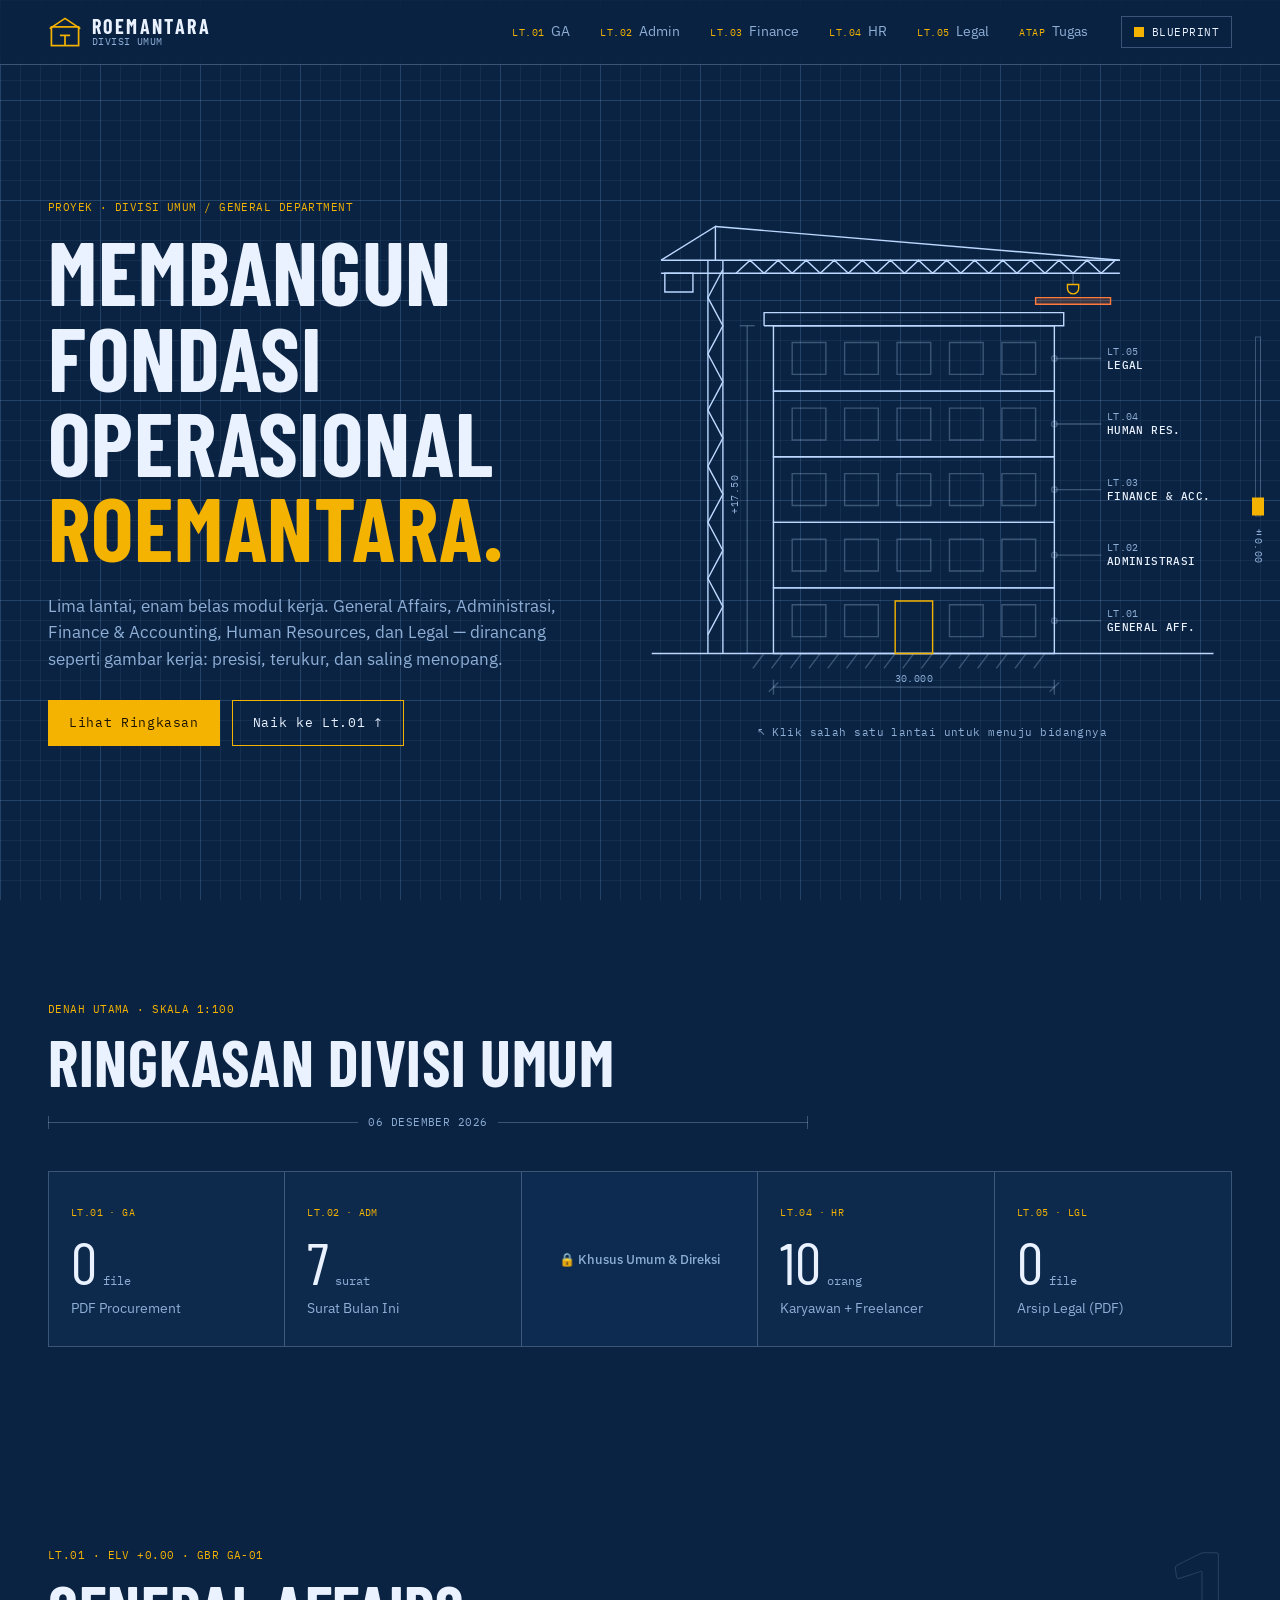
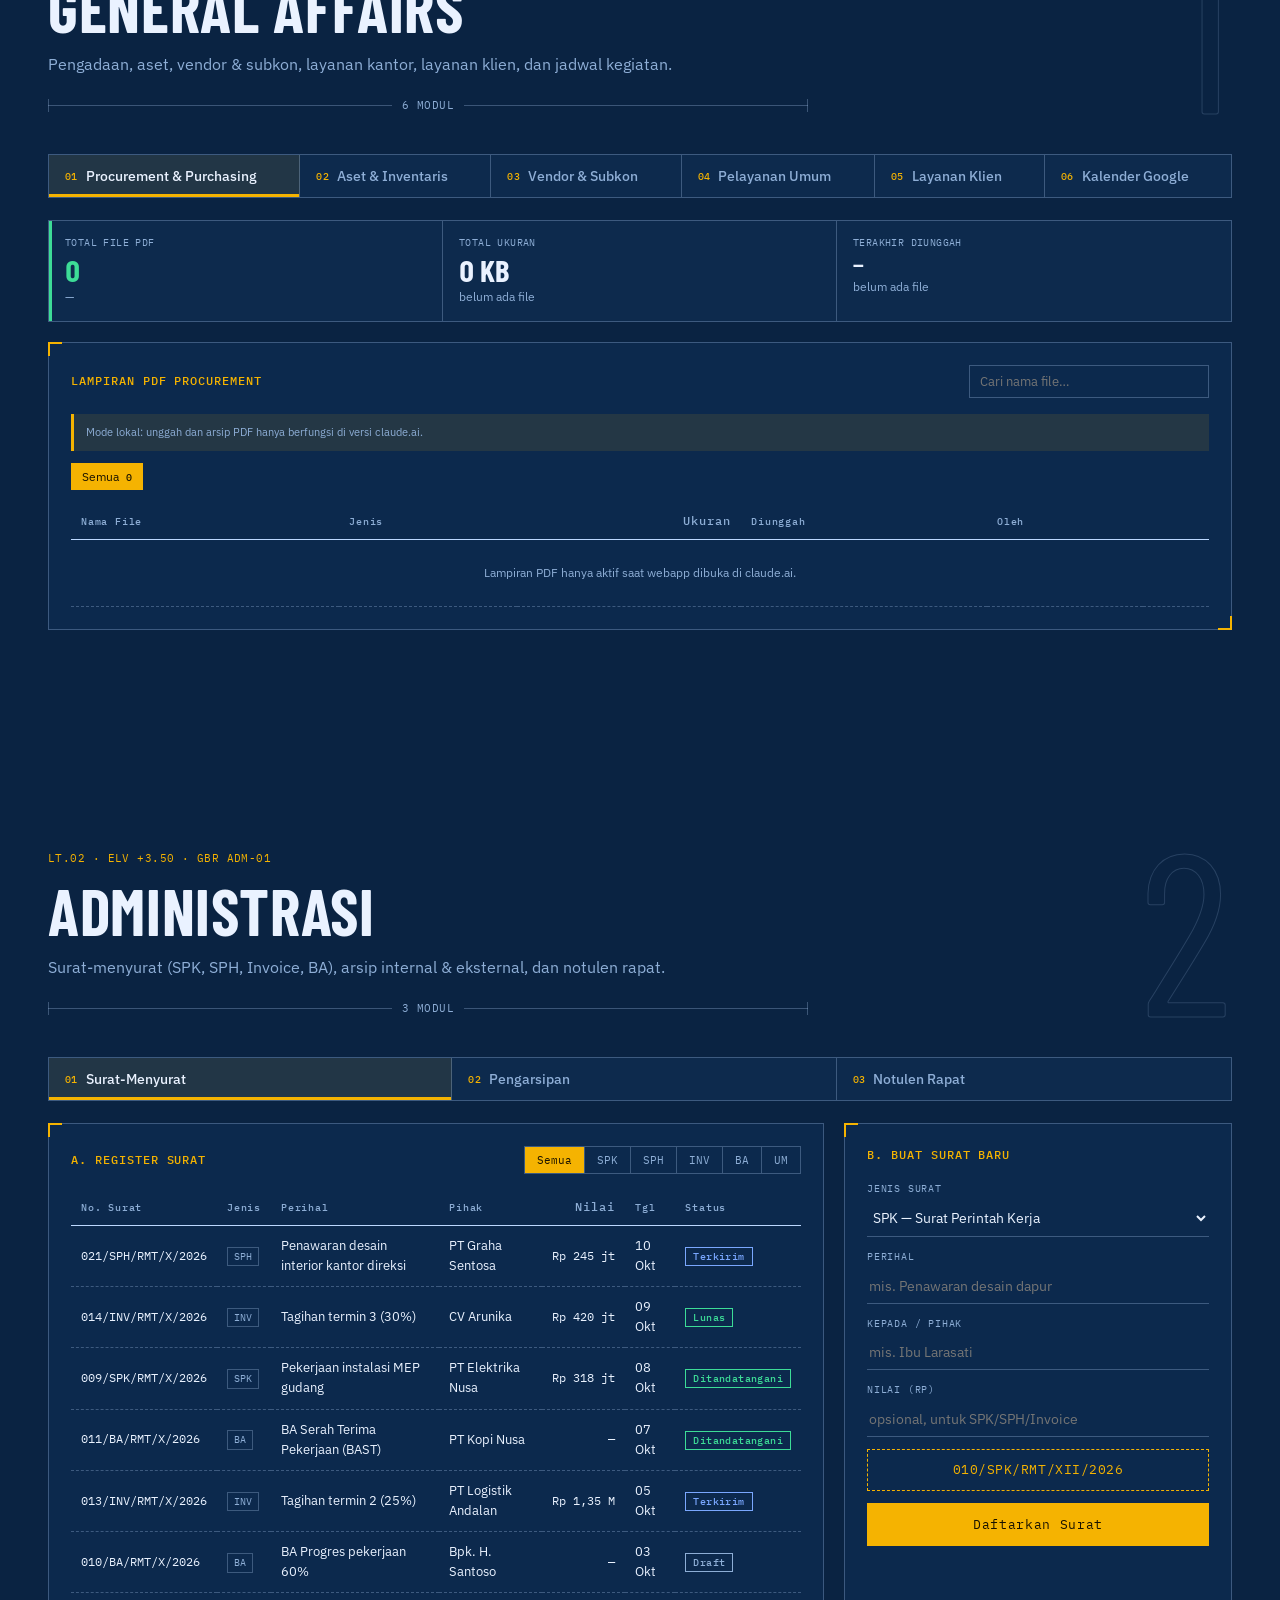
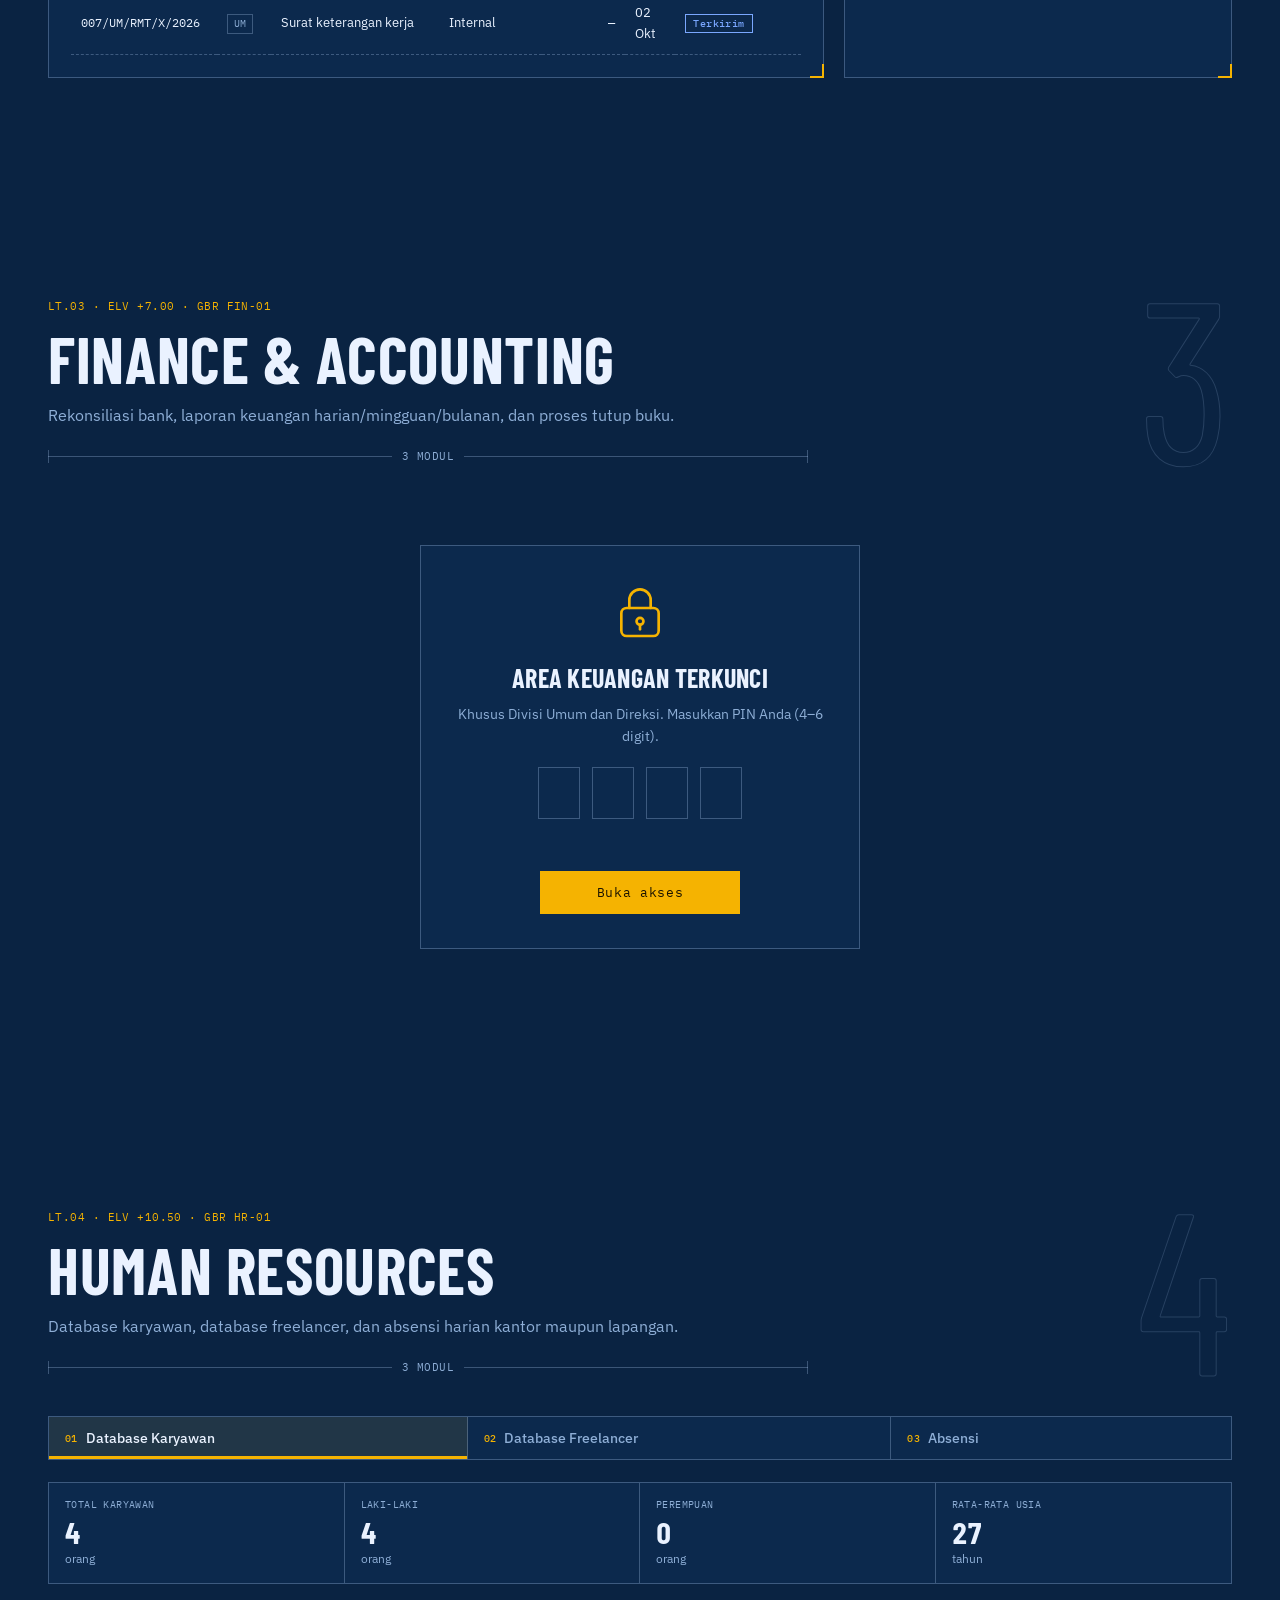
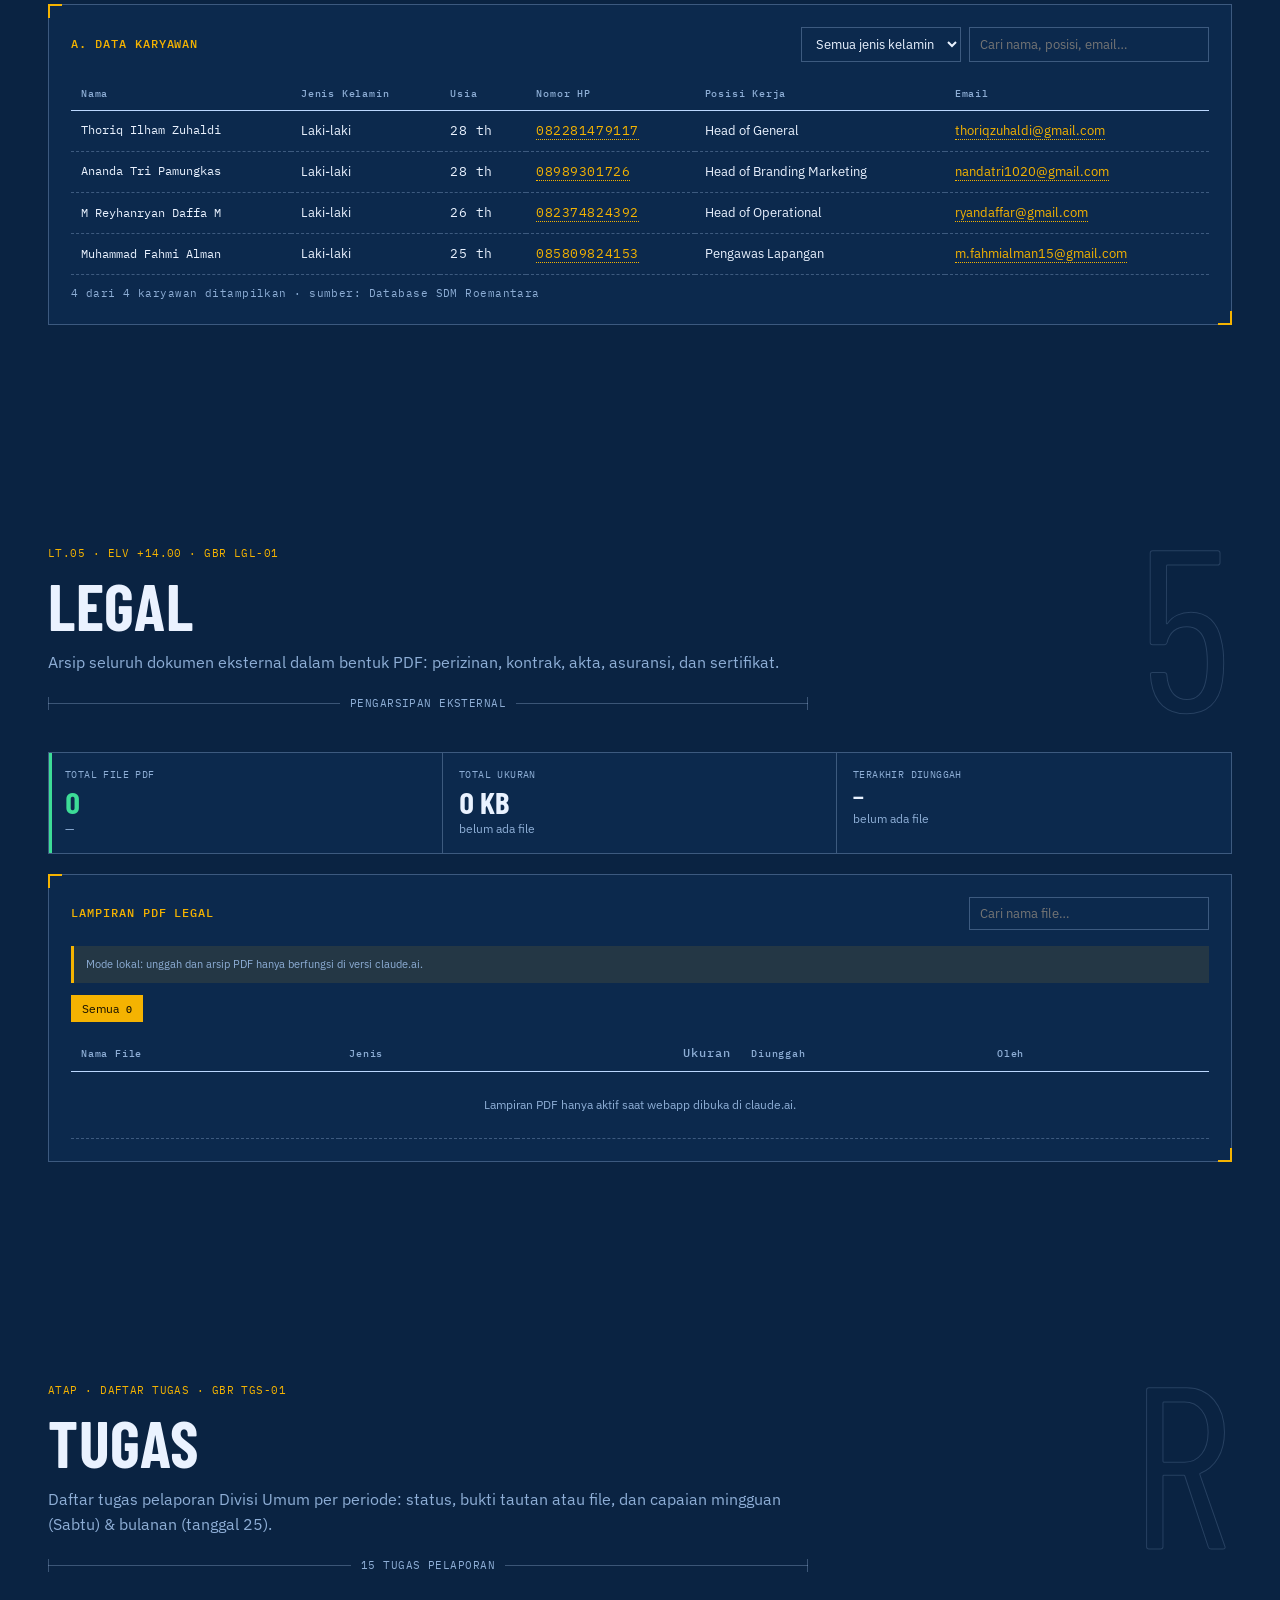
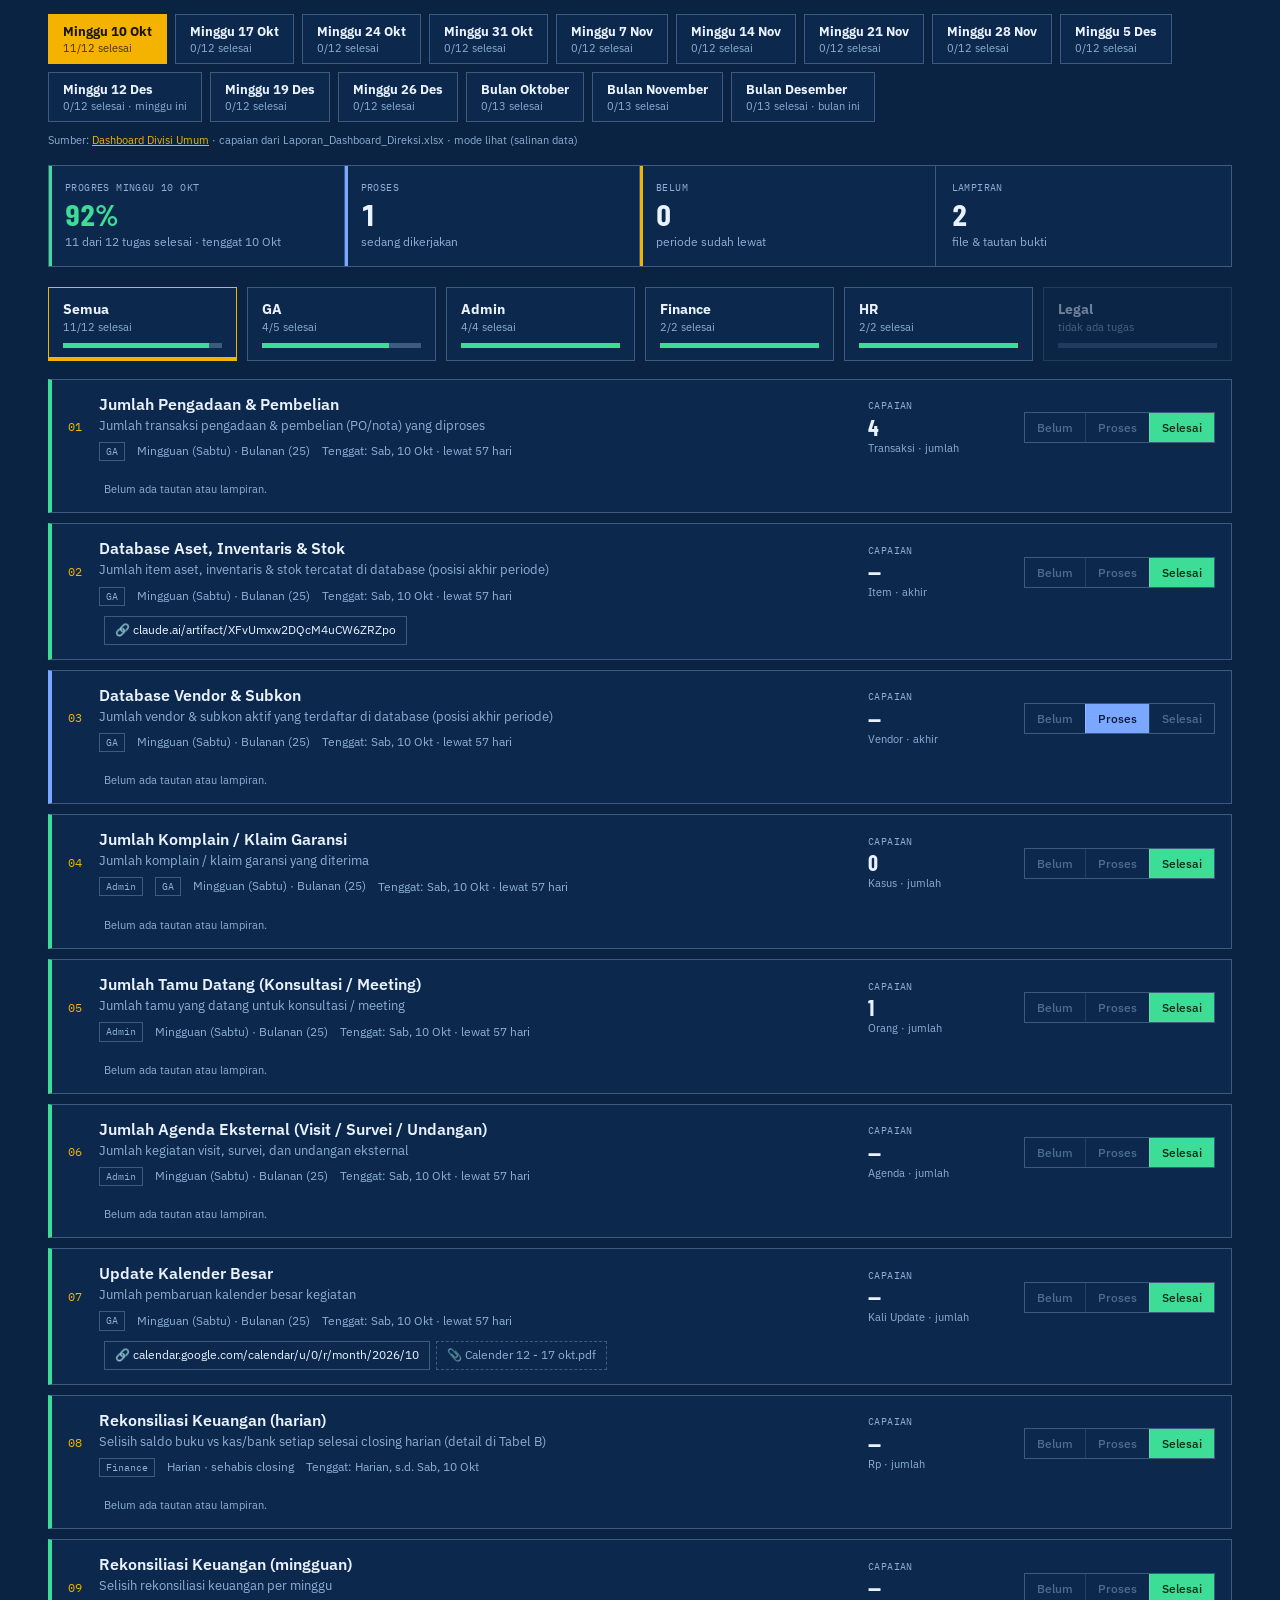
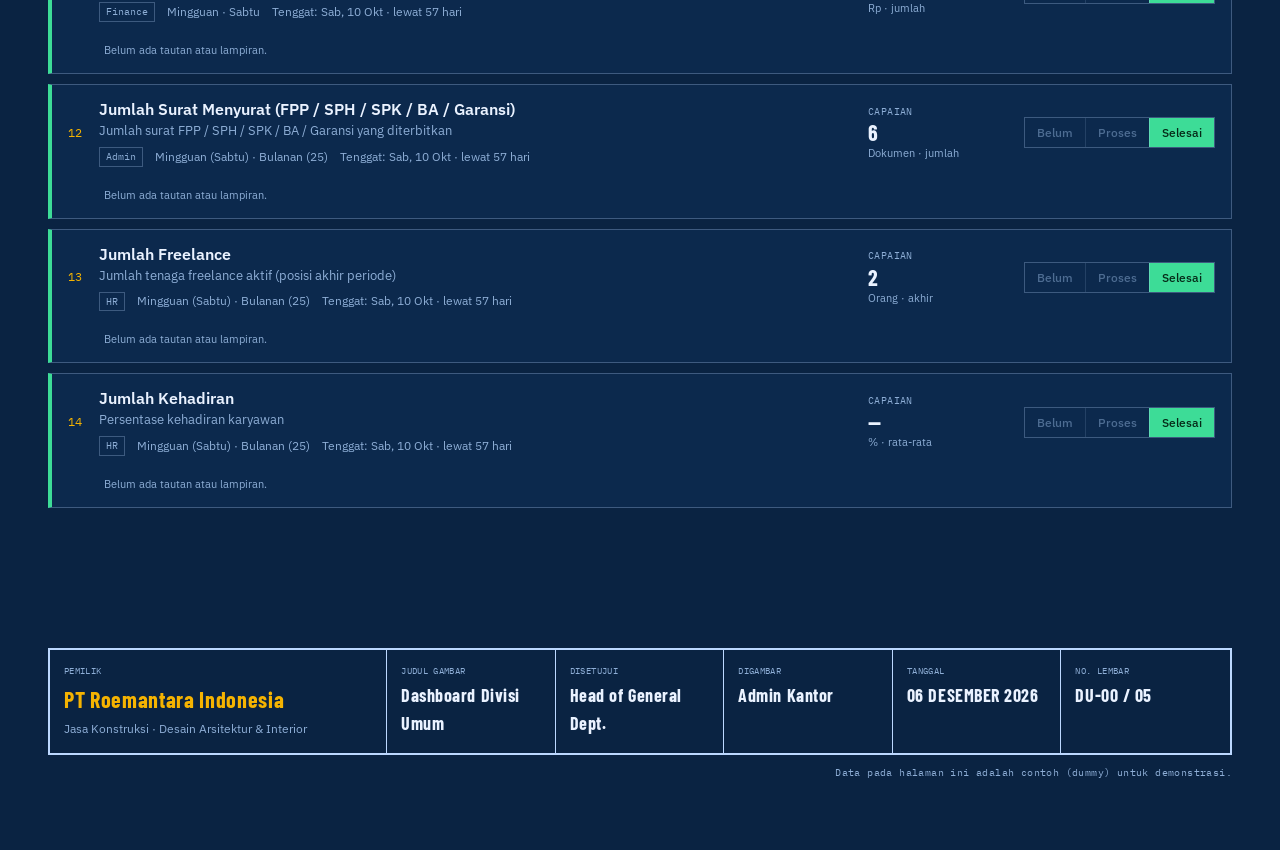
==== index.html @ 24460de5 "Load employee and freelancer data from the HR spreadsheets Employees (DATABASE_SDM_ROEMANTRA.xlsx) s" ====
<!doctype html>
<html lang="id">
<head>
  <meta charset="utf-8">
  <meta name="viewport" content="width=device-width, initial-scale=1">
  <title>Divisi Umum — Roemantara</title>
  <meta name="description" content="Webapp Divisi Umum Roemantara Indonesia: General Affairs, Administrasi, Finance & Accounting, Human Resources, dan Legal — bertema gambar kerja konstruksi arsitektur.">
  <link rel="preconnect" href="https://fonts.googleapis.com">
  <link rel="preconnect" href="https://fonts.gstatic.com" crossorigin>
  <link href="https://fonts.googleapis.com/css2?family=Barlow+Condensed:wght@500;600;700&family=IBM+Plex+Mono:wght@400;500&family=IBM+Plex+Sans:wght@400;500;600&display=swap" rel="stylesheet">
  <link rel="stylesheet" href="assets/css/style.css">
</head>
<body>
  <!-- ============ LOADER : gambar denah tergambar ============ -->
  <div class="loader" id="loader" aria-hidden="true">
    <svg viewBox="0 0 200 160" class="loader__svg">
      <rect x="20" y="40" width="160" height="100" pathLength="1" />
      <line x1="20" y1="90" x2="110" y2="90" pathLength="1" />
      <line x1="110" y1="40" x2="110" y2="140" pathLength="1" />
      <line x1="140" y1="90" x2="180" y2="90" pathLength="1" />
      <path d="M110 115 A25 25 0 0 1 135 90" pathLength="1" />
      <polyline points="10,40 100,10 190,40" pathLength="1" />
    </svg>
    <div class="loader__text">
      <span class="mono">MEMUAT GAMBAR KERJA</span>
      <span class="loader__pct mono" id="loaderPct">000%</span>
    </div>
  </div>

  <!-- Kursor CAD (crosshair) -->
  <div class="cad" id="cad" aria-hidden="true">
    <div class="cad__h"></div><div class="cad__v"></div>
    <div class="cad__box"></div>
    <div class="cad__coord mono" id="cadCoord">X 0000 · Y 0000</div>
  </div>

  <!-- ============ NAV ============ -->
  <header class="topbar">
    <a class="brand" href="#top" aria-label="Roemantara Indonesia — Divisi Umum">
      <svg viewBox="0 0 40 40" class="brand__mark" aria-hidden="true">
        <rect x="4" y="14" width="32" height="22" />
        <polyline points="2,16 20,4 38,16" />
        <line x1="20" y1="36" x2="20" y2="24" /><line x1="14" y1="24" x2="26" y2="24" />
      </svg>
      <span class="brand__text">
        <strong>ROEMANTARA</strong>
        <small class="mono">DIVISI UMUM</small>
      </span>
    </a>
    <nav class="nav" id="nav" aria-label="Navigasi lantai">
      <a href="#ga" data-floor="1"><span class="mono">LT.01</span> GA</a>
      <a href="#adm" data-floor="2"><span class="mono">LT.02</span> Admin</a>
      <a href="#fin" data-floor="3"><span class="mono">LT.03</span> Finance</a>
      <a href="#hr" data-floor="4"><span class="mono">LT.04</span> HR</a>
      <a href="#legal" data-floor="5"><span class="mono">LT.05</span> Legal</a>
      <a href="#tugas" data-floor="R"><span class="mono">ATAP</span> Tugas</a>
    </nav>
    <button class="theme-toggle mono" id="themeToggle" type="button" aria-label="Ganti tema">
      <span class="theme-toggle__dot"></span><span id="themeLabel">BLUEPRINT</span>
    </button>
  </header>

  <!-- Indikator lantai / elevasi -->
  <aside class="elevator" aria-hidden="true">
    <div class="elevator__track"><div class="elevator__car" id="elevCar"></div></div>
    <div class="elevator__label mono" id="elevLabel">±0.00</div>
  </aside>

  <main id="top">
    <!-- ============ HERO : tampak depan gedung ============ -->
    <section class="hero">
      <div class="hero__copy">
        <p class="eyebrow mono">PROYEK · DIVISI UMUM / GENERAL DEPARTMENT</p>
        <h1 class="hero__title">
          <span class="line"><span>Membangun</span></span>
          <span class="line"><span>Fondasi Operasional</span></span>
          <span class="line"><span class="accent">Roemantara.</span></span>
        </h1>
        <p class="hero__lead">Lima lantai, enam belas modul kerja. General Affairs, Administrasi, Finance &amp; Accounting, Human Resources, dan Legal — dirancang seperti gambar kerja: presisi, terukur, dan saling menopang.</p>
        <div class="hero__cta">
          <a href="#overview" class="btn btn--solid">Lihat Ringkasan</a>
          <a href="#ga" class="btn btn--ghost">Naik ke Lt.01 ↑</a>
        </div>
      </div>

      <div class="hero__drawing">
        <svg viewBox="0 0 640 540" class="building" id="building" role="img" aria-label="Tampak depan gedung lima lantai, tiap lantai mewakili satu bidang Divisi Umum">
          <!-- grid pondasi -->
          <g class="b-ground">
            <line x1="20" y1="480" x2="620" y2="480" pathLength="1" class="draw" />
            <g class="hatch">
              <line x1="140" y1="480" x2="128" y2="496" /><line x1="160" y1="480" x2="148" y2="496" />
              <line x1="180" y1="480" x2="168" y2="496" /><line x1="200" y1="480" x2="188" y2="496" />
              <line x1="220" y1="480" x2="208" y2="496" /><line x1="240" y1="480" x2="228" y2="496" />
              <line x1="260" y1="480" x2="248" y2="496" /><line x1="280" y1="480" x2="268" y2="496" />
              <line x1="300" y1="480" x2="288" y2="496" /><line x1="320" y1="480" x2="308" y2="496" />
              <line x1="340" y1="480" x2="328" y2="496" /><line x1="360" y1="480" x2="348" y2="496" />
              <line x1="380" y1="480" x2="368" y2="496" /><line x1="400" y1="480" x2="388" y2="496" />
              <line x1="420" y1="480" x2="408" y2="496" /><line x1="440" y1="480" x2="428" y2="496" />
            </g>
          </g>

          <!-- crane -->
          <g class="crane">
            <line x1="80" y1="480" x2="80" y2="60" pathLength="1" class="draw" />
            <line x1="96" y1="480" x2="96" y2="60" pathLength="1" class="draw" />
            <polyline class="draw" pathLength="1" points="80,460 96,430 80,400 96,370 80,340 96,310 80,280 96,250 80,220 96,190 80,160 96,130 80,100 96,70" />
            <line x1="30" y1="60" x2="520" y2="60" pathLength="1" class="draw" />
            <line x1="30" y1="74" x2="520" y2="74" pathLength="1" class="draw" />
            <polyline class="draw" pathLength="1" points="110,74 125,60 140,74 155,60 170,74 185,60 200,74 215,60 230,74 245,60 260,74 275,60 290,74 305,60 320,74 335,60 350,74 365,60 380,74 395,60 410,74 425,60 440,74 455,60 470,74 485,60 500,74 515,60" />
            <polyline class="draw" pathLength="1" points="88,60 88,24 30,60" />
            <line x1="88" y1="24" x2="520" y2="60" pathLength="1" class="draw" />
            <rect x="34" y="74" width="30" height="20" class="draw" pathLength="1" />
            <g class="crane__hook">
              <line x1="470" y1="74" x2="470" y2="86" class="cable" />
              <path d="M464 86 h12 v4 a6 6 0 1 1 -12 0 z" class="hook" />
              <rect x="430" y="100" width="80" height="7" class="beam" />
            </g>
          </g>

          <!-- gedung: 5 lantai (lantai 1 di bawah) -->
          <g class="floors">
            <g class="floor" data-target="#legal" data-floor="5" tabindex="0" role="link" aria-label="Lantai 5 Legal">
              <rect x="150" y="130" width="300" height="70" pathLength="1" class="draw floor__body" />
              <g class="win"><rect x="170" y="148" width="36" height="34"/><rect x="226" y="148" width="36" height="34"/><rect x="282" y="148" width="36" height="34"/><rect x="338" y="148" width="36" height="34"/><rect x="394" y="148" width="36" height="34"/></g>
            </g>
            <g class="floor" data-target="#hr" data-floor="4" tabindex="0" role="link" aria-label="Lantai 4 Human Resources">
              <rect x="150" y="200" width="300" height="70" pathLength="1" class="draw floor__body" />
              <g class="win"><rect x="170" y="218" width="36" height="34"/><rect x="226" y="218" width="36" height="34"/><rect x="282" y="218" width="36" height="34"/><rect x="338" y="218" width="36" height="34"/><rect x="394" y="218" width="36" height="34"/></g>
            </g>
            <g class="floor" data-target="#fin" data-floor="3" tabindex="0" role="link" aria-label="Lantai 3 Finance and Accounting">
              <rect x="150" y="270" width="300" height="70" pathLength="1" class="draw floor__body" />
              <g class="win"><rect x="170" y="288" width="36" height="34"/><rect x="226" y="288" width="36" height="34"/><rect x="282" y="288" width="36" height="34"/><rect x="338" y="288" width="36" height="34"/><rect x="394" y="288" width="36" height="34"/></g>
            </g>
            <g class="floor" data-target="#adm" data-floor="2" tabindex="0" role="link" aria-label="Lantai 2 Administrasi">
              <rect x="150" y="340" width="300" height="70" pathLength="1" class="draw floor__body" />
              <g class="win"><rect x="170" y="358" width="36" height="34"/><rect x="226" y="358" width="36" height="34"/><rect x="282" y="358" width="36" height="34"/><rect x="338" y="358" width="36" height="34"/><rect x="394" y="358" width="36" height="34"/></g>
            </g>
            <g class="floor" data-target="#ga" data-floor="1" tabindex="0" role="link" aria-label="Lantai 1 General Affairs">
              <rect x="150" y="410" width="300" height="70" pathLength="1" class="draw floor__body" />
              <g class="win"><rect x="170" y="428" width="36" height="34"/><rect x="226" y="428" width="36" height="34"/><rect x="338" y="428" width="36" height="34"/><rect x="394" y="428" width="36" height="34"/></g>
              <rect x="280" y="424" width="40" height="56" class="door" />
            </g>
            <!-- atap / parapet -->
            <polyline class="draw" pathLength="1" points="140,130 140,116 460,116 460,130 140,130" />
          </g>

          <!-- label lantai + leader line -->
          <g class="labels mono">
            <g class="lbl" data-floor="5"><line x1="450" y1="165" x2="500" y2="165"/><circle cx="450" cy="165" r="3"/><text x="506" y="161">LT.05</text><text x="506" y="176" class="lbl__name">LEGAL</text></g>
            <g class="lbl" data-floor="4"><line x1="450" y1="235" x2="500" y2="235"/><circle cx="450" cy="235" r="3"/><text x="506" y="231">LT.04</text><text x="506" y="246" class="lbl__name">HUMAN RES.</text></g>
            <g class="lbl" data-floor="3"><line x1="450" y1="305" x2="500" y2="305"/><circle cx="450" cy="305" r="3"/><text x="506" y="301">LT.03</text><text x="506" y="316" class="lbl__name">FINANCE &amp; ACC.</text></g>
            <g class="lbl" data-floor="2"><line x1="450" y1="375" x2="500" y2="375"/><circle cx="450" cy="375" r="3"/><text x="506" y="371">LT.02</text><text x="506" y="386" class="lbl__name">ADMINISTRASI</text></g>
            <g class="lbl" data-floor="1"><line x1="450" y1="445" x2="500" y2="445"/><circle cx="450" cy="445" r="3"/><text x="506" y="441">LT.01</text><text x="506" y="456" class="lbl__name">GENERAL AFF.</text></g>
          </g>

          <!-- garis ukur (dimension) -->
          <g class="dim mono">
            <line x1="150" y1="516" x2="450" y2="516" pathLength="1" class="draw" />
            <line x1="150" y1="508" x2="150" y2="524" /><line x1="450" y1="508" x2="450" y2="524" />
            <line x1="145" y1="521" x2="155" y2="511" /><line x1="445" y1="521" x2="455" y2="511" />
            <text x="300" y="510" text-anchor="middle">30.000</text>
            <line x1="122" y1="130" x2="122" y2="480" pathLength="1" class="draw" />
            <line x1="114" y1="130" x2="130" y2="130" /><line x1="114" y1="480" x2="130" y2="480" />
            <text x="112" y="310" text-anchor="middle" transform="rotate(-90 112 310)">+17.50</text>
          </g>
        </svg>
        <p class="hero__hint mono">↖ Klik salah satu lantai untuk menuju bidangnya</p>
      </div>
    </section>

    <!-- ============ RINGKASAN ============ -->
    <section class="section overview" id="overview">
      <header class="sec-head reveal">
        <p class="eyebrow mono">DENAH UTAMA · SKALA 1:100</p>
        <h2>Ringkasan Divisi Umum</h2>
        <div class="dimline"><span></span><em class="mono" data-date></em><span></span></div>
      </header>
      <div class="kpi-grid" id="kpiGrid"></div>
    </section>

    <!-- ============ LT.01 GENERAL AFFAIRS ============ -->
    <section class="section floor-sec" id="ga" data-floor="1">
      <header class="sec-head reveal">
        <p class="eyebrow mono">LT.01 · ELV +0.00 · GBR GA-01</p>
        <h2>General Affairs</h2>
        <p class="sec-lead">Pengadaan, aset, vendor &amp; subkon, layanan kantor, layanan klien, dan jadwal kegiatan.</p>
        <div class="dimline"><span></span><em class="mono">6 MODUL</em><span></span></div>
      </header>
      <div class="modtabs reveal" role="tablist" aria-label="Modul General Affairs">
        <button role="tab" data-panel="ga-proc"><span class="mono">01</span>Procurement &amp; Purchasing</button>
        <button role="tab" data-panel="ga-asset"><span class="mono">02</span>Aset &amp; Inventaris</button>
        <button role="tab" data-panel="ga-vendor"><span class="mono">03</span>Vendor &amp; Subkon</button>
        <button role="tab" data-panel="ga-serv"><span class="mono">04</span>Pelayanan Umum</button>
        <button role="tab" data-panel="ga-client"><span class="mono">05</span>Layanan Klien</button>
        <button role="tab" data-panel="ga-cal"><span class="mono">06</span>Kalender Google</button>
      </div>

      <div class="modpanel" id="ga-proc" role="tabpanel">
        <div class="doclib" data-area="procurement" data-label="Procurement" data-kinds="PR / Permintaan|Penawaran Vendor|PO / Purchase Order|Invoice / Tagihan|Surat Jalan / BAST|Lainnya"></div>
      </div>

      <div class="modpanel" id="ga-asset" role="tabpanel" hidden>
        <div class="stat-row" id="invStats"></div>
        <div class="grid grid--2-1">
          <article class="panel">
            <div class="panel__head">
              <h3 class="panel__title mono">DAFTAR ASET</h3>
              <div class="toolbar">
                <select id="invCat" class="select" aria-label="Filter kategori"><option value="all">Semua kategori</option></select>
                <input class="search" type="search" id="invSearch" placeholder="Cari kode atau nama aset…" aria-label="Cari aset">
              </div>
            </div>
            <div class="chips chips--wrap" id="invChips" role="group" aria-label="Filter kelompok aset"></div>
            <div class="table-wrap"><table class="table">
              <thead><tr><th>Kode</th><th>Nama Aset</th><th>Kategori</th><th class="num">Jumlah</th><th>Kondisi</th><th>Lokasi</th><th>Perawatan</th></tr></thead>
              <tbody id="invBody"></tbody>
            </table></div>
            <p class="note mono" id="invNote"></p>
          </article>
          <article class="panel">
            <h3 class="panel__title mono">PERAWATAN TERDEKAT</h3>
            <div id="invDue"></div>
            <h3 class="panel__title mono panel__title--sub">KELENGKAPAN DATA</h3>
            <div class="bars" id="invGaps"></div>
            <h3 class="panel__title mono panel__title--sub">SUMBER DATA</h3>
            <p class="note" id="invSource"></p>
          </article>
        </div>
      </div>

      <div class="modpanel" id="ga-vendor" role="tabpanel" hidden>
        <div class="stat-row" id="vendorStats"></div>
        <article class="panel panel--wide">
          <div class="panel__head">
            <h3 class="panel__title mono">DIREKTORI VENDOR &amp; SUBKONTRAKTOR</h3>
            <div class="tabs" role="group" id="vendorGroup" aria-label="Kelompok mitra">
              <button type="button" aria-pressed="true" data-group="vendor">Vendor Material</button>
              <button type="button" aria-pressed="false" data-group="subkon">Subkontraktor</button>
            </div>
          </div>
          <div class="vendor-tools">
            <div class="chips chips--wrap" id="vendorChips" role="group" aria-label="Filter jenis vendor"></div>
            <div class="toolbar">
              <select id="vendorLoc" class="select" aria-label="Filter lokasi"><option value="all">Semua lokasi</option></select>
              <input class="search" type="search" id="vendorSearch" placeholder="Cari nama, nomor, lokasi…" aria-label="Cari vendor">
            </div>
          </div>
          <div class="table-wrap"><table class="table">
            <thead><tr><th>No.</th><th>Nama Vendor</th><th>Jenis</th><th>Kontak</th><th>Lokasi</th><th></th></tr></thead>
            <tbody id="vendorBody"></tbody>
          </table></div>
          <p class="note mono" id="vendorNote"></p>
        </article>
      </div>

      <div class="modpanel" id="ga-serv" role="tabpanel" hidden>
        <article class="panel panel--wide">
          <div class="panel__head">
            <h3 class="panel__title mono">TIKET PELAYANAN UMUM</h3>
            <span class="note mono">Klik tiket untuk memindahkan ke tahap berikutnya →</span>
          </div>
          <div class="kanban kanban--3" id="servBoard"></div>
        </article>
      </div>

      <div class="modpanel" id="ga-client" role="tabpanel" hidden>
        <div class="grid grid--2-1">
          <article class="panel">
            <h3 class="panel__title mono">A. PERMINTAAN KLIEN HARI INI</h3>
            <div class="table-wrap"><table class="table">
              <thead><tr><th>Klien</th><th>Permintaan</th><th>Kanal</th><th>Masuk</th><th>Waktu Respons</th><th>Status</th></tr></thead>
              <tbody id="clientBody"></tbody>
            </table></div>
          </article>
          <article class="panel">
            <h3 class="panel__title mono">B. KINERJA RESPONS</h3>
            <div id="slaBox"></div>
          </article>
        </div>
      </div>

      <div class="modpanel" id="ga-cal" role="tabpanel" hidden></div>
    </section>

    <!-- ============ LT.02 ADMINISTRASI ============ -->
    <section class="section floor-sec" id="adm" data-floor="2">
      <header class="sec-head reveal">
        <p class="eyebrow mono">LT.02 · ELV +3.50 · GBR ADM-01</p>
        <h2>Administrasi</h2>
        <p class="sec-lead">Surat-menyurat (SPK, SPH, Invoice, BA), arsip internal &amp; eksternal, dan notulen rapat.</p>
        <div class="dimline"><span></span><em class="mono">3 MODUL</em><span></span></div>
      </header>
      <div class="modtabs reveal" role="tablist" aria-label="Modul Administrasi">
        <button role="tab" data-panel="adm-letter"><span class="mono">01</span>Surat-Menyurat</button>
        <button role="tab" data-panel="adm-arch"><span class="mono">02</span>Pengarsipan</button>
        <button role="tab" data-panel="adm-mom"><span class="mono">03</span>Notulen Rapat</button>
      </div>

      <div class="modpanel" id="adm-letter" role="tabpanel">
        <div class="grid grid--2-1">
          <article class="panel">
            <div class="panel__head">
              <h3 class="panel__title mono">A. REGISTER SURAT</h3>
              <div class="tabs" role="group" id="letterTabs" aria-label="Filter jenis surat"></div>
            </div>
            <div class="table-wrap"><table class="table">
              <thead><tr><th>No. Surat</th><th>Jenis</th><th>Perihal</th><th>Pihak</th><th class="num">Nilai</th><th>Tgl</th><th>Status</th></tr></thead>
              <tbody id="letterBody"></tbody>
            </table></div>
          </article>
          <article class="panel">
            <h3 class="panel__title mono">B. BUAT SURAT BARU</h3>
            <form class="form" id="letterForm" autocomplete="off">
              <label for="letterType">Jenis Surat<select id="letterType" name="type"></select></label>
              <label for="letterSubject">Perihal<input id="letterSubject" name="subject" required placeholder="mis. Penawaran desain dapur"></label>
              <label for="letterParty">Kepada / Pihak<input id="letterParty" name="party" required placeholder="mis. Ibu Larasati"></label>
              <label for="letterValue">Nilai (Rp)<input id="letterValue" name="value" type="number" min="0" step="1000" placeholder="opsional, untuk SPK/SPH/Invoice"></label>
              <output class="form__preview mono" id="letterPreview">—</output>
              <button class="btn btn--solid" type="submit">Daftarkan Surat</button>
            </form>
          </article>
        </div>
      </div>

      <div class="modpanel" id="adm-arch" role="tabpanel" hidden>
        <div class="folder-row" id="archFolders"></div>
        <article class="panel panel--wide">
          <div class="panel__head">
            <div class="tabs" role="group" id="archScope" aria-label="Lingkup arsip">
              <button type="button" aria-pressed="true" data-scope="all">Semua</button>
              <button type="button" aria-pressed="false" data-scope="Internal">Internal</button>
              <button type="button" aria-pressed="false" data-scope="Eksternal">Eksternal</button>
            </div>
            <input class="search" type="search" id="archSearch" placeholder="Cari judul atau kode arsip…" aria-label="Cari arsip">
          </div>
          <div class="table-wrap"><table class="table">
            <thead><tr><th>Kode</th><th>Judul Dokumen</th><th>Kategori</th><th>Lingkup</th><th>Tanggal</th><th>Lokasi (Fisik · Digital)</th></tr></thead>
            <tbody id="archBody"></tbody>
          </table></div>
          <p class="note mono" id="archNote"></p>
        </article>
      </div>

      <div class="modpanel" id="adm-mom" role="tabpanel" hidden>
        <div class="grid grid--1-2">
          <article class="panel">
            <h3 class="panel__title mono">A. DAFTAR NOTULEN</h3>
            <div class="mom-list" id="momList"></div>
          </article>
          <article class="panel" id="momDetail" aria-live="polite"></article>
        </div>
      </div>
    </section>

    <!-- ============ LT.03 FINANCE ============ -->
    <section class="section floor-sec" id="fin" data-floor="3">
      <header class="sec-head reveal">
        <p class="eyebrow mono">LT.03 · ELV +7.00 · GBR FIN-01</p>
        <h2>Finance &amp; Accounting</h2>
        <p class="sec-lead">Rekonsiliasi bank, laporan keuangan harian/mingguan/bulanan, dan proses tutup buku.</p>
        <div class="dimline"><span></span><em class="mono">3 MODUL</em><span></span></div>
      </header>
      <div class="modtabs reveal" role="tablist" aria-label="Modul Finance">
        <button role="tab" data-panel="fin-recon"><span class="mono">01</span>Rekonsiliasi Bank</button>
        <button role="tab" data-panel="fin-report"><span class="mono">02</span>Laporan Keuangan</button>
        <button role="tab" data-panel="fin-close"><span class="mono">03</span>Tutup Buku</button>
      </div>

      <div class="modpanel" id="fin-recon" role="tabpanel">
        <article class="panel panel--wide">
          <div class="panel__head">
            <h3 class="panel__title mono">REKONSILIASI · OKTOBER 2026</h3>
            <div class="tabs" role="group" id="bankTabs" aria-label="Pilih rekening"></div>
          </div>
          <div class="stat-row stat-row--3" id="reconStats"></div>
          <div class="table-wrap"><table class="table">
            <thead><tr><th>Tgl</th><th>Keterangan</th><th class="num">Mutasi Bank</th><th class="num">Catatan Buku</th><th>Status</th><th></th></tr></thead>
            <tbody id="reconBody"></tbody>
          </table></div>
        </article>
      </div>

      <div class="modpanel" id="fin-report" role="tabpanel" hidden>
        <div class="panel__head panel__head--bare">
          <div class="tabs" role="group" id="periodTabs" aria-label="Periode laporan"></div>
          <span class="note mono" id="periodNote"></span>
        </div>
        <div class="stat-row stat-row--3" id="reportStats"></div>
        <article class="panel panel--wide">
          <div class="panel__head">
            <h3 class="panel__title mono">ARUS KAS <span id="chartPeriod"></span> (JUTA RP)</h3>
            <div class="legend mono"><span class="lg lg--in"></span>Masuk <span class="lg lg--out"></span>Keluar</div>
          </div>
          <div class="chart" id="cashChart"></div>
        </article>
        <article class="panel panel--wide" id="budgetPanel">
          <h3 class="panel__title mono">ANGGARAN (RAB) vs REALISASI PROYEK</h3>
          <div class="budget" id="budget"></div>
        </article>
      </div>

      <div class="modpanel" id="fin-close" role="tabpanel" hidden>
        <div class="grid grid--2-1">
          <article class="panel">
            <h3 class="panel__title mono">A. DAFTAR PERIKSA TUTUP BUKU · <span id="closePeriod"></span></h3>
            <ul class="checklist checklist--pic" id="closeList"></ul>
          </article>
          <article class="panel">
            <h3 class="panel__title mono">B. STATUS PERIODE</h3>
            <div id="closeStatus"></div>
            <h3 class="panel__title mono panel__title--sub">C. RIWAYAT TUTUP BUKU</h3>
            <ol class="timeline" id="closeHistory"></ol>
          </article>
        </div>
      </div>
    </section>

    <!-- ============ LT.04 HR ============ -->
    <section class="section floor-sec" id="hr" data-floor="4">
      <header class="sec-head reveal">
        <p class="eyebrow mono">LT.04 · ELV +10.50 · GBR HR-01</p>
        <h2>Human Resources</h2>
        <p class="sec-lead">Database karyawan, database freelancer, dan absensi harian kantor maupun lapangan.</p>
        <div class="dimline"><span></span><em class="mono">3 MODUL</em><span></span></div>
      </header>
      <div class="modtabs reveal" role="tablist" aria-label="Modul Human Resources">
        <button role="tab" data-panel="hr-emp"><span class="mono">01</span>Database Karyawan</button>
        <button role="tab" data-panel="hr-free"><span class="mono">02</span>Database Freelancer</button>
        <button role="tab" data-panel="hr-att"><span class="mono">03</span>Absensi</button>
      </div>

      <div class="modpanel" id="hr-emp" role="tabpanel">
        <div class="stat-row" id="empStats"></div>
        <article class="panel panel--wide">
          <div class="panel__head">
            <h3 class="panel__title mono">A. DATA KARYAWAN</h3>
            <div class="toolbar">
              <select id="empDiv" class="select" aria-label="Filter jenis kelamin"><option value="all">Semua jenis kelamin</option></select>
              <input class="search" type="search" id="empSearch" placeholder="Cari nama, posisi, email…" aria-label="Cari karyawan">
            </div>
          </div>
          <div class="table-wrap"><table class="table">
            <thead><tr><th>Nama</th><th>Jenis Kelamin</th><th>Usia</th><th>Nomor HP</th><th>Posisi Kerja</th><th>Email</th></tr></thead>
            <tbody id="empBody"></tbody>
          </table></div>
          <p class="note mono" id="empNote"></p>
        </article>
      </div>

      <div class="modpanel" id="hr-free" role="tabpanel" hidden>
        <article class="panel panel--wide">
          <div class="panel__head">
            <h3 class="panel__title mono">DATABASE FREELANCER</h3>
            <div class="tabs" role="group" id="freeTabs" aria-label="Filter posisi"></div>
          </div>
          <div class="vendor-grid" id="freeGrid"></div>
          <p class="note mono" id="freeNote"></p>
        </article>
      </div>

      <div class="modpanel" id="hr-att" role="tabpanel" hidden>
        <article class="panel att-live">
          <div class="att-live__head">
            <h3 class="panel__title mono">A. ABSENSI · LIVE</h3>
            <div class="att-live__actions">
              <span class="att-live__stamp mono" id="attStamp">Memuat…</span>
              <button class="btn btn--ghost" type="button" id="attReload">Muat ulang</button>
              <a class="btn" id="attOpen" target="_blank" rel="noopener">Buka di tab baru ↗</a>
            </div>
          </div>
          <div class="att-live__frame">
            <iframe id="attFrame" title="Dashboard Absensi"></iframe>
          </div>
          <p class="note mono">Data langsung dari Google Apps Script absensi. Otomatis mengikuti data aslinya, dimuat ulang tiap 5 menit. Jika tidak tampil, klik “Buka di tab baru”.</p>
        </article>
      </div>
    </section>

    <!-- ============ LT.05 LEGAL ============ -->
    <section class="section floor-sec" id="legal" data-floor="5">
      <header class="sec-head reveal">
        <p class="eyebrow mono">LT.05 · ELV +14.00 · GBR LGL-01</p>
        <h2>Legal</h2>
        <p class="sec-lead">Arsip seluruh dokumen eksternal dalam bentuk PDF: perizinan, kontrak, akta, asuransi, dan sertifikat.</p>
        <div class="dimline"><span></span><em class="mono">PENGARSIPAN EKSTERNAL</em><span></span></div>
      </header>
      <div class="doclib" data-area="legal" data-label="Legal" data-kinds="Perizinan|Kontrak Klien|Kontrak Vendor &amp; Subkon|Akta &amp; Legalitas|Asuransi &amp; Jaminan|Sertifikat|Lainnya"></div>
    </section>
    <!-- ============ TUGAS ============ -->
    <section class="section floor-sec" id="tugas" data-floor="R">
      <header class="sec-head reveal">
        <p class="eyebrow mono">ATAP · DAFTAR TUGAS · GBR TGS-01</p>
        <h2>Tugas</h2>
        <p class="sec-lead">Daftar tugas pelaporan Divisi Umum per periode: status, bukti tautan atau file, dan capaian mingguan (Sabtu) &amp; bulanan (tanggal 25).</p>
        <div class="dimline"><span></span><em class="mono">15 TUGAS PELAPORAN</em><span></span></div>
      </header>
      <div id="tugasApp"></div>
    </section>
  </main>

  <!-- ============ FOOTER : kop gambar (title block) ============ -->
  <footer class="titleblock">
    <div class="tb">
      <div class="tb__cell tb__cell--brand">
        <span class="mono">PEMILIK</span>
        <strong>PT Roemantara Indonesia</strong>
        <small>Jasa Konstruksi · Desain Arsitektur &amp; Interior</small>
      </div>
      <div class="tb__cell"><span class="mono">JUDUL GAMBAR</span><strong>Dashboard Divisi Umum</strong></div>
      <div class="tb__cell"><span class="mono">DISETUJUI</span><strong>Head of General Dept.</strong></div>
      <div class="tb__cell"><span class="mono">DIGAMBAR</span><strong>Admin Kantor</strong></div>
      <div class="tb__cell"><span class="mono">TANGGAL</span><strong data-date></strong></div>
      <div class="tb__cell"><span class="mono">NO. LEMBAR</span><strong>DU-00 / 05</strong></div>
    </div>
    <p class="tb__note mono">Data pada halaman ini adalah contoh (dummy) untuk demonstrasi.</p>
  </footer>

  <div class="toast mono" id="toast" role="status" aria-live="polite"></div>

  <script src="assets/js/data.js"></script>
  <script src="assets/js/inventaris.js"></script>
  <script src="assets/js/tugas-data.js"></script>
  <script src="assets/js/app.js"></script>
  <script src="assets/js/pin.js"></script>
  <script src="assets/js/docs.js"></script>
  <script src="assets/js/gcal.js"></script>
  <script src="assets/js/tugas.js"></script>
</body>
</html>
---- assets/css/style.css ----
/* =========================================================
   Divisi Umum — Roemantara Indonesia
   Tema: gambar kerja / blueprint konstruksi arsitektur
   ========================================================= */

:root {
  --bg: #0a2342;
  --bg-2: #0e2d52;
  --panel: rgba(14, 45, 82, 0.72);
  --grid: rgba(150, 195, 255, 0.07);
  --grid-major: rgba(150, 195, 255, 0.13);
  --line: #bcd8ff;
  --line-soft: rgba(188, 216, 255, 0.28);
  --ink: #eaf2ff;
  --muted: #8eaed6;
  --accent: #f5b301;          /* kuning safety */
  --accent-ink: #1a1300;
  --accent-2: #ff7a3d;        /* oranye konstruksi */
  --ok: #3ddc97;
  --warn: #f5b301;
  --danger: #ff5d5d;
  --shadow: 0 10px 40px rgba(0, 0, 0, 0.35);

  --f-head: "Barlow Condensed", "Arial Narrow", sans-serif;
  --f-body: "IBM Plex Sans", system-ui, sans-serif;
  --f-mono: "IBM Plex Mono", ui-monospace, monospace;

  --ease: cubic-bezier(.2, .8, .2, 1);
  --gutter: clamp(16px, 4vw, 48px);
  color-scheme: dark;
}

/* Tema kertas kalkir (terang) */
:root[data-theme="light"] {
  --bg: #f3efe6;
  --bg-2: #ebe5d8;
  --panel: rgba(255, 253, 248, 0.82);
  --grid: rgba(29, 53, 87, 0.06);
  --grid-major: rgba(29, 53, 87, 0.11);
  --line: #1d3557;
  --line-soft: rgba(29, 53, 87, 0.25);
  --ink: #16243a;
  --muted: #5a6a80;
  --accent: #d48806;
  --accent-ink: #fff;
  --accent-2: #d9541c;
  --ok: #1f9d6a;
  --warn: #c98200;
  --danger: #d33c3c;
  --shadow: 0 10px 30px rgba(29, 53, 87, 0.12);
  color-scheme: light;
}

*, *::before, *::after { box-sizing: border-box; }
html { scroll-behavior: smooth; scroll-padding-top: 84px; }
body {
  margin: 0;
  font-family: var(--f-body);
  color: var(--ink);
  background-color: var(--bg);
  background-image:
    linear-gradient(var(--grid-major) 1px, transparent 1px),
    linear-gradient(90deg, var(--grid-major) 1px, transparent 1px),
    linear-gradient(var(--grid) 1px, transparent 1px),
    linear-gradient(90deg, var(--grid) 1px, transparent 1px);
  background-size: 100px 100px, 100px 100px, 20px 20px, 20px 20px;
  background-attachment: fixed;
  line-height: 1.55;
  overflow-x: hidden;
  transition: background-color .5s var(--ease), color .5s var(--ease);
}
body.is-loading { overflow: hidden; }
.mono { font-family: var(--f-mono); letter-spacing: .04em; }
a { color: inherit; }
h1, h2, h3 { font-family: var(--f-head); font-weight: 700; letter-spacing: .01em; margin: 0; }
::selection { background: var(--accent); color: var(--accent-ink); }

/* ---------------- LOADER ---------------- */
.loader {
  position: fixed; inset: 0; z-index: 100;
  display: grid; place-items: center; align-content: center; gap: 20px;
  background: var(--bg);
  transition: opacity .6s var(--ease), visibility .6s;
}
.loader.is-done { opacity: 0; visibility: hidden; }
.loader__svg { width: 180px; fill: none; stroke: var(--line); stroke-width: 1.5; }
.loader__svg > * { stroke-dasharray: 1; stroke-dashoffset: 1; animation: draw 1.1s var(--ease) forwards; }
.loader__svg > *:nth-child(2) { animation-delay: .25s; }
.loader__svg > *:nth-child(3) { animation-delay: .4s; }
.loader__svg > *:nth-child(4) { animation-delay: .55s; }
.loader__svg > *:nth-child(5) { animation-delay: .7s; stroke: var(--accent); }
.loader__svg > *:nth-child(6) { animation-delay: .85s; }
.loader__text { display: flex; gap: 16px; font-size: 12px; color: var(--muted); }
.loader__pct { color: var(--accent); }
@keyframes draw { to { stroke-dashoffset: 0; } }

/* ---------------- KURSOR CAD ---------------- */
.cad { position: fixed; inset: 0; pointer-events: none; z-index: 90; opacity: 0; transition: opacity .3s; }
.cad.is-on { opacity: 1; }
.cad__h, .cad__v { position: absolute; background: var(--line-soft); }
.cad__h { left: 0; right: 0; height: 1px; top: 0; }
.cad__v { top: 0; bottom: 0; width: 1px; left: 0; }
.cad__box {
  position: absolute; width: 14px; height: 14px; margin: -7px 0 0 -7px;
  border: 1px solid var(--accent); left: 0; top: 0;
  transition: width .2s, height .2s, margin .2s;
}
.cad.is-hover .cad__box { width: 28px; height: 28px; margin: -14px 0 0 -14px; }
.cad__coord {
  position: absolute; left: 0; top: 0; font-size: 10px; color: var(--accent);
  transform: translate(14px, 12px); white-space: nowrap;
}
@media (pointer: fine) { body.has-cad, body.has-cad a, body.has-cad button, body.has-cad .floor { cursor: crosshair; } }

/* ---------------- TOPBAR ---------------- */
.topbar {
  position: sticky; top: 0; z-index: 50;
  display: flex; align-items: center; gap: 20px;
  padding: 12px var(--gutter);
  background: color-mix(in srgb, var(--bg) 82%, transparent);
  backdrop-filter: blur(10px);
  border-bottom: 1px solid var(--line-soft);
}
.brand { display: flex; align-items: center; gap: 10px; text-decoration: none; }
.brand__mark { width: 34px; height: 34px; fill: none; stroke: var(--accent); stroke-width: 2; }
.brand__text { display: grid; line-height: 1.05; }
.brand__text strong { font-family: var(--f-head); font-size: 20px; letter-spacing: .12em; }
.brand__text small { font-size: 10px; color: var(--muted); }
.nav { display: flex; gap: 4px; margin-left: auto; }
.nav a {
  position: relative; padding: 8px 12px; font-size: 14px; text-decoration: none;
  color: var(--muted); border: 1px solid transparent; transition: color .25s, border-color .25s;
}
.nav a span { font-size: 10px; margin-right: 4px; color: var(--accent); }
.nav a:hover, .nav a.is-hover, .nav a.is-active { color: var(--ink); border-color: var(--line-soft); }
.nav a.is-active::after {
  content: ""; position: absolute; left: -1px; right: -1px; bottom: -1px; height: 2px; background: var(--accent);
}
.theme-toggle {
  display: flex; align-items: center; gap: 8px; padding: 8px 12px; font-size: 11px;
  background: transparent; color: var(--ink); border: 1px solid var(--line-soft); cursor: pointer;
}
.theme-toggle__dot { width: 10px; height: 10px; border: 1px solid var(--accent); background: var(--accent); transition: background .3s; }
:root[data-theme="light"] .theme-toggle__dot { background: transparent; }

/* ---------------- ELEVATOR (indikator scroll) ---------------- */
.elevator {
  position: fixed; right: 14px; top: 50%; transform: translateY(-50%); z-index: 40;
  display: flex; flex-direction: column; align-items: center; gap: 8px;
}
.elevator__track { width: 6px; height: 180px; border: 1px solid var(--line-soft); position: relative; }
.elevator__car { position: absolute; left: -4px; right: -4px; height: 18px; bottom: 0; background: var(--accent); transition: bottom .15s linear; }
.elevator__label { font-size: 10px; color: var(--muted); writing-mode: vertical-rl; }

/* ---------------- BUTTON & UMUM ---------------- */
.btn {
  display: inline-flex; align-items: center; gap: 8px; padding: 12px 20px;
  font-family: var(--f-mono); font-size: 13px; letter-spacing: .05em; text-decoration: none;
  border: 1px solid var(--accent); cursor: pointer; position: relative; overflow: hidden; isolation: isolate;
  transition: color .3s var(--ease);
}
.btn--solid { background: var(--accent); color: var(--accent-ink); }
.btn--ghost { background: transparent; color: var(--ink); }
.btn::before {
  content: ""; position: absolute; inset: 0; background: var(--ink); transform: translateX(-101%);
  transition: transform .4s var(--ease); z-index: -1;
}
.btn:hover::before { transform: translateX(0); }
.btn:hover { color: var(--bg); }
.eyebrow { margin: 0 0 12px; font-size: 11px; color: var(--accent); }

/* ---------------- HERO ---------------- */
.hero {
  min-height: calc(100vh - 64px);
  display: grid; grid-template-columns: 1fr 1.1fr; gap: 40px; align-items: center;
  padding: 40px var(--gutter) 60px;
}
.hero__title { font-size: clamp(44px, 7vw, 96px); line-height: .95; text-transform: uppercase; margin-bottom: 24px; }
.hero__title .line { display: block; overflow: hidden; }
.hero__title .line > span { display: inline-block; transform: translateY(105%); transition: transform 1s var(--ease); }
.is-ready .hero__title .line > span { transform: none; }
.is-ready .hero__title .line:nth-child(2) > span { transition-delay: .12s; }
.is-ready .hero__title .line:nth-child(3) > span { transition-delay: .24s; }
.accent { color: var(--accent); }
.hero__lead { max-width: 52ch; color: var(--muted); font-size: 17px; margin: 0 0 28px; }
.hero__cta { display: flex; gap: 12px; flex-wrap: wrap; }
.hero__copy > *:not(h1) { opacity: 0; transform: translateY(16px); transition: opacity .8s var(--ease) .5s, transform .8s var(--ease) .5s; }
.is-ready .hero__copy > *:not(h1) { opacity: 1; transform: none; }
.hero__hint { font-size: 11px; color: var(--muted); text-align: center; margin: 8px 0 0; }

/* gedung SVG */
.building { width: 100%; height: auto; overflow: visible; }
.building * { vector-effect: non-scaling-stroke; }
.building line, .building rect, .building polyline, .building path, .building circle { fill: none; stroke: var(--line); stroke-width: 1.4; }
.building .draw { stroke-dasharray: 1; stroke-dashoffset: 1; }
.is-ready .building .draw { animation: draw 1.6s var(--ease) forwards; }
.is-ready .crane .draw { animation-delay: .1s; }
.is-ready .floor:nth-child(5) .draw { animation-delay: .3s; }
.is-ready .floor:nth-child(4) .draw { animation-delay: .5s; }
.is-ready .floor:nth-child(3) .draw { animation-delay: .7s; }
.is-ready .floor:nth-child(2) .draw { animation-delay: .9s; }
.is-ready .floor:nth-child(1) .draw { animation-delay: 1.1s; }
.is-ready .floors > polyline.draw { animation-delay: 1.3s; }
.is-ready .dim .draw { animation-delay: 1.5s; }
.hatch line { stroke: var(--line-soft); }
.building .win rect { stroke: var(--line-soft); opacity: 0; transition: opacity .6s, fill .3s, stroke .3s; }
.is-ready .building .win rect { opacity: 1; transition-delay: 1.8s; }
.building .door { stroke: var(--accent); opacity: 0; transition: opacity .6s 2s; }
.is-ready .building .door { opacity: 1; }
.floor { cursor: pointer; outline: none; }
.floor__body { transition: fill .3s, stroke .3s; }
.floor:hover .floor__body, .floor:focus-visible .floor__body, .floor.is-hot .floor__body {
  fill: color-mix(in srgb, var(--accent) 14%, transparent); stroke: var(--accent);
}
.floor:hover .win rect, .floor:focus-visible .win rect, .floor.is-hot .win rect { fill: color-mix(in srgb, var(--accent) 55%, transparent); stroke: var(--accent); }
.labels { font-size: 11px; }
.labels text { fill: var(--muted); stroke: none; transition: fill .3s; }
.labels .lbl__name { fill: var(--ink); font-size: 12px; font-weight: 500; }
.labels .lbl line, .labels .lbl circle { stroke: var(--line-soft); transition: stroke .3s; }
.labels .lbl { opacity: 0; transform: translateX(-8px); transition: opacity .6s var(--ease), transform .6s var(--ease); }
.is-ready .labels .lbl { opacity: 1; transform: none; }
.is-ready .labels .lbl[data-floor="5"] { transition-delay: 1.9s; }
.is-ready .labels .lbl[data-floor="4"] { transition-delay: 2.0s; }
.is-ready .labels .lbl[data-floor="3"] { transition-delay: 2.1s; }
.is-ready .labels .lbl[data-floor="2"] { transition-delay: 2.2s; }
.is-ready .labels .lbl[data-floor="1"] { transition-delay: 2.3s; }
.labels .lbl.is-hot text { fill: var(--accent); }
.labels .lbl.is-hot line, .labels .lbl.is-hot circle { stroke: var(--accent); }
.dim { font-size: 11px; }
.dim line { stroke: var(--line-soft); }
.dim .draw { stroke: var(--line-soft); }
.dim text { fill: var(--muted); stroke: none; }
.crane__hook { transform-origin: 470px 74px; animation: swing 4s ease-in-out infinite; }
.crane__hook .cable { stroke: var(--line-soft); }
.crane__hook .hook { stroke: var(--accent); }
.crane__hook .beam { stroke: var(--accent-2); fill: color-mix(in srgb, var(--accent-2) 20%, transparent); }
.crane__hook { translate: var(--trolley, 0px) 0; transition: translate 1.2s var(--ease); }
@keyframes swing { 0%, 100% { rotate: -2.5deg; } 50% { rotate: 2.5deg; } }

/* ---------------- SECTION ---------------- */
.section { padding: 100px var(--gutter); max-width: 1320px; margin: 0 auto; position: relative; }
.sec-head { margin-bottom: 40px; max-width: 760px; }
.sec-head h2 { font-size: clamp(38px, 5vw, 64px); text-transform: uppercase; line-height: 1; }
.sec-lead { color: var(--muted); margin: 12px 0 0; font-size: 16px; }
.dimline { display: flex; align-items: center; gap: 10px; margin-top: 20px; color: var(--muted); }
.dimline span { flex: 1; height: 1px; background: var(--line-soft); position: relative; transform: scaleX(0); transition: transform 1.2s var(--ease) .2s; }
.dimline span:first-child { transform-origin: right; }
.dimline span:last-child { transform-origin: left; }
.dimline span::before { content: ""; position: absolute; top: -6px; width: 1px; height: 13px; background: var(--line-soft); }
.dimline span:first-child::before { left: 0; }
.dimline span:last-child::before { right: 0; }
.dimline em { font-style: normal; font-size: 11px; white-space: nowrap; }
.is-in .dimline span, .reveal.is-in .dimline span { transform: scaleX(1); }

.floor-sec::before {
  content: attr(data-floor);
  position: absolute; right: var(--gutter); top: 60px;
  font-family: var(--f-head); font-size: clamp(120px, 18vw, 240px); line-height: 1;
  color: transparent; -webkit-text-stroke: 1px var(--line-soft); pointer-events: none;
  opacity: .6;
}

/* reveal */
.reveal { opacity: 0; transform: translateY(30px); transition: opacity .9s var(--ease), transform .9s var(--ease); transition-delay: calc(var(--d, 0) * 120ms); }
.reveal.is-in { opacity: 1; transform: none; }

/* grid */
.grid { display: grid; gap: 20px; margin-bottom: 20px; }
.grid--3 { grid-template-columns: repeat(3, 1fr); }
.grid--2 { grid-template-columns: repeat(2, 1fr); }
.grid--2-1 { grid-template-columns: 2fr 1fr; }

/* panel = lembar gambar dengan siku sudut */
.panel {
  position: relative; padding: 22px; background: var(--panel);
  border: 1px solid var(--line-soft); backdrop-filter: blur(4px); min-width: 0;
}
.panel::before, .panel::after {
  content: ""; position: absolute; width: 14px; height: 14px; border: 2px solid var(--accent);
  transition: width .5s var(--ease), height .5s var(--ease);
}
.panel::before { top: -1px; left: -1px; border-right: 0; border-bottom: 0; }
.panel::after { bottom: -1px; right: -1px; border-left: 0; border-top: 0; }
.panel:hover::before, .panel:hover::after { width: 34px; height: 34px; }
.panel--wide { margin-bottom: 20px; }
.panel__head { display: flex; justify-content: space-between; align-items: center; gap: 12px; flex-wrap: wrap; margin-bottom: 16px; }
.panel__head .panel__title { margin: 0; }
.panel__title { font-family: var(--f-mono); font-size: 12px; font-weight: 500; color: var(--accent); margin: 0 0 16px; letter-spacing: .08em; }
.note { font-size: 11px; color: var(--muted); margin: 10px 0 0; }

/* ---------------- KPI ---------------- */
.kpi-grid { display: grid; grid-template-columns: repeat(5, 1fr); gap: 0; border: 1px solid var(--line-soft); }
.kpi {
  position: relative; padding: 26px 22px; text-decoration: none; border-right: 1px solid var(--line-soft);
  background: var(--panel); overflow: hidden; transition: background .3s;
}
.kpi:last-child { border-right: 0; }
.kpi::after { content: ""; position: absolute; left: 0; bottom: 0; height: 3px; width: 0; background: var(--accent); transition: width .6s var(--ease); }
.kpi:hover::after { width: 100%; }
.kpi:hover { background: color-mix(in srgb, var(--accent) 8%, var(--panel)); }
.kpi__floor { font-size: 10px; color: var(--accent); }
.kpi__value { font-family: var(--f-head); font-size: clamp(44px, 4.6vw, 64px); line-height: 1; margin: 10px 0 4px; display: flex; align-items: baseline; gap: 6px; }
.kpi__value small { font-family: var(--f-mono); font-size: 12px; color: var(--muted); }
.kpi__label { color: var(--muted); font-size: 14px; }

/* ---------------- GA ---------------- */
.asset { padding: 10px 0; border-bottom: 1px dashed var(--line-soft); }
.asset:last-child { border-bottom: 0; }
.asset__top { display: flex; justify-content: space-between; gap: 8px; font-size: 14px; }
.asset__top b { font-family: var(--f-mono); font-weight: 500; font-size: 12px; white-space: nowrap; }
.meter { height: 6px; background: var(--line-soft); margin-top: 8px; position: relative; overflow: hidden; }
.meter i { position: absolute; inset: 0 auto 0 0; width: 0; background: var(--ok); transition: width 1.4s var(--ease); }
.meter i.warn { background: var(--warn); }
.meter i.danger { background: var(--danger); }
.meter .min { position: absolute; top: -2px; bottom: -2px; width: 2px; background: var(--ink); opacity: .7; }

.timeline { list-style: none; margin: 0; padding: 0 0 0 18px; border-left: 1px solid var(--line-soft); }
.timeline li { position: relative; padding: 0 0 16px 12px; }
.timeline li::before {
  content: ""; position: absolute; left: -24px; top: 5px; width: 11px; height: 11px;
  background: var(--bg); border: 2px solid var(--accent); transform: rotate(45deg);
}
.timeline li.done::before { background: var(--ok); border-color: var(--ok); }
.timeline .t-date { font-family: var(--f-mono); font-size: 11px; color: var(--muted); }
.timeline .t-title { display: block; font-size: 14px; }
.tag { display: inline-block; font-family: var(--f-mono); font-size: 10px; padding: 1px 6px; border: 1px solid var(--line-soft); color: var(--muted); margin-left: 6px; }

.bars .bar-row { display: grid; grid-template-columns: 1fr auto; gap: 4px 10px; margin-bottom: 14px; font-size: 13px; }
.bars .bar-row .meter { grid-column: 1 / -1; margin: 0; height: 10px; }
.bars .bar-row b { font-family: var(--f-mono); font-weight: 500; font-size: 12px; }

.tickets { display: grid; grid-template-columns: repeat(5, 1fr); gap: 12px; }
.ticket {
  border: 1px solid var(--line-soft); padding: 14px; font-size: 14px; position: relative;
  background: repeating-linear-gradient(-45deg, transparent 0 8px, color-mix(in srgb, var(--line) 4%, transparent) 8px 9px);
}
.ticket__id { font-family: var(--f-mono); font-size: 11px; color: var(--muted); }
.ticket__title { display: block; margin: 6px 0 10px; font-weight: 500; }
.ticket__by { font-size: 12px; color: var(--muted); }
.status { display: inline-block; font-family: var(--f-mono); font-size: 10px; padding: 2px 8px; letter-spacing: .06em; border: 1px solid currentColor; }
.status--Baru { color: var(--accent-2); }
.status--Proses { color: var(--warn); }
.status--Selesai { color: var(--ok); }
.ticket .status { position: absolute; top: 12px; right: 12px; }

/* ---------------- ADMINISTRASI ---------------- */
.tabs { display: flex; border: 1px solid var(--line-soft); }
.tabs button {
  background: transparent; color: var(--muted); border: 0; padding: 6px 12px; font-family: var(--f-mono);
  font-size: 11px; cursor: pointer; transition: background .25s, color .25s;
}
.tabs button + button { border-left: 1px solid var(--line-soft); }
.tabs button[aria-selected="true"], .tabs button[aria-pressed="true"] { background: var(--accent); color: var(--accent-ink); }
.table-wrap { overflow-x: auto; }
.table { width: 100%; border-collapse: collapse; font-size: 13px; min-width: 560px; }
.table th { text-align: left; font-family: var(--f-mono); font-size: 10px; font-weight: 500; color: var(--muted); padding: 8px 10px; border-bottom: 1px solid var(--line); letter-spacing: .08em; }
.table td { padding: 10px; border-bottom: 1px dashed var(--line-soft); }
.table td:first-child { font-family: var(--f-mono); font-size: 12px; white-space: nowrap; }
.table tr { animation: rowIn .5s var(--ease) both; }
.table tr.is-new td { background: color-mix(in srgb, var(--accent) 16%, transparent); }
@keyframes rowIn { from { opacity: 0; transform: translateX(-12px); } }
.badge-in, .badge-out { font-family: var(--f-mono); font-size: 10px; padding: 2px 6px; }
.badge-in { color: var(--ok); border: 1px solid var(--ok); }
.badge-out { color: var(--accent-2); border: 1px solid var(--accent-2); }

.form { display: grid; gap: 12px; }
.form label { display: grid; gap: 4px; font-family: var(--f-mono); font-size: 10px; color: var(--muted); letter-spacing: .08em; text-transform: uppercase; }
.form input, .form select {
  font: 14px var(--f-body); color: var(--ink); background: transparent;
  border: 0; border-bottom: 1px solid var(--line-soft); padding: 8px 2px; outline: none; transition: border-color .25s;
}
.form select option { background: var(--bg); color: var(--ink); }
.form input:focus, .form select:focus { border-color: var(--accent); }
.form__preview { display: block; padding: 10px; border: 1px dashed var(--accent); color: var(--accent); font-size: 13px; text-align: center; }
.form .btn { justify-content: center; }

.agenda { display: grid; grid-template-columns: repeat(5, 1fr); border: 1px solid var(--line-soft); }
.agenda__day { padding: 14px; border-right: 1px solid var(--line-soft); min-height: 140px; }
.agenda__day:last-child { border-right: 0; }
.agenda__day.is-today { background: color-mix(in srgb, var(--accent) 10%, transparent); }
.agenda__hd { display: flex; align-items: baseline; gap: 8px; margin-bottom: 10px; }
.agenda__hd b { font-family: var(--f-head); font-size: 32px; line-height: 1; }
.agenda__hd span { font-family: var(--f-mono); font-size: 11px; color: var(--accent); }
.agenda__day p { margin: 0 0 8px; font-size: 13px; padding-left: 10px; border-left: 2px solid var(--line-soft); }

/* ---------------- FINANCE ---------------- */
.chart svg { width: 100%; height: auto; display: block; overflow: visible; }
.chart .axis line { stroke: var(--line-soft); }
.chart .axis text { fill: var(--muted); font: 10px var(--f-mono); }
.chart .ln { fill: none; stroke-width: 2.5; stroke-dasharray: 1; stroke-dashoffset: 1; transition: stroke-dashoffset 2s var(--ease); }
.chart .ln--in { stroke: var(--ok); }
.chart .ln--out { stroke: var(--accent-2); transition-delay: .3s; }
.chart .area { fill: color-mix(in srgb, var(--ok) 12%, transparent); opacity: 0; transition: opacity 1s 1.2s; }
.chart.is-in .ln { stroke-dashoffset: 0; }
.chart.is-in .area { opacity: 1; }
.chart .pt { fill: var(--bg); stroke-width: 2; opacity: 0; transition: opacity .4s; }
.chart .pt--in { stroke: var(--ok); }
.chart .pt--out { stroke: var(--accent-2); }
.chart.is-in .pt { opacity: 1; transition-delay: 1.6s; }
.chart .hit { fill: transparent; cursor: crosshair; }
.chart .guide { stroke: var(--accent); stroke-dasharray: 3 3; opacity: 0; }
.chart-tip { position: absolute; pointer-events: none; padding: 8px 10px; background: var(--bg); border: 1px solid var(--accent); font: 11px var(--f-mono); white-space: nowrap; opacity: 0; transition: opacity .2s; z-index: 2; }
.chart { position: relative; }
.legend { font-size: 11px; color: var(--muted); display: flex; align-items: center; gap: 6px; }
.lg { display: inline-block; width: 14px; height: 3px; margin-left: 8px; }
.lg--in { background: var(--ok); } .lg--out { background: var(--accent-2); }

.donut-wrap { display: grid; place-items: center; gap: 16px; }
.donut { width: 190px; height: 190px; }
.donut circle { fill: none; stroke-width: 16; transition: stroke-dasharray 1.4s var(--ease); }
.donut .track { stroke: var(--line-soft); }
.donut text { fill: var(--ink); font-family: var(--f-head); font-size: 34px; text-anchor: middle; }
.donut text.sub { font: 9px var(--f-mono); fill: var(--muted); letter-spacing: .1em; }
.donut-legend { list-style: none; padding: 0; margin: 0; width: 100%; font-size: 13px; }
.donut-legend li { display: flex; align-items: center; gap: 8px; padding: 5px 0; border-bottom: 1px dashed var(--line-soft); }
.donut-legend li b { margin-left: auto; font-family: var(--f-mono); font-weight: 500; }
.sw { width: 10px; height: 10px; display: inline-block; }
.c-ok { stroke: var(--ok); background: var(--ok); }
.c-warn { stroke: var(--warn); background: var(--warn); }
.c-danger { stroke: var(--danger); background: var(--danger); }
.c-muted { stroke: var(--muted); background: var(--muted); }

.budget__row { display: grid; grid-template-columns: minmax(180px, 1.3fr) 2.5fr auto; gap: 18px; align-items: center; padding: 14px 0; border-bottom: 1px dashed var(--line-soft); }
.budget__row:last-child { border-bottom: 0; }
.budget__name { font-weight: 500; font-size: 14px; }
.budget__name small { display: block; font-family: var(--f-mono); font-size: 10px; color: var(--muted); font-weight: 400; }
.budget__bars { position: relative; height: 26px; }
.budget__bars .b-plan, .budget__bars .b-act { position: absolute; left: 0; height: 10px; width: 0; transition: width 1.4s var(--ease); }
.budget__bars .b-plan { top: 0; border: 1px solid var(--line); background: repeating-linear-gradient(-45deg, transparent 0 4px, var(--line-soft) 4px 5px); }
.budget__bars .b-act { top: 14px; background: var(--ok); }
.budget__bars .b-act.over { background: var(--danger); }
.budget__pct { font-family: var(--f-mono); font-size: 12px; text-align: right; min-width: 110px; }
.budget__pct small { display: block; color: var(--muted); font-size: 10px; }

/* ---------------- HR ---------------- */
.stack__bar { display: flex; height: 30px; border: 1px solid var(--line-soft); margin-bottom: 16px; overflow: hidden; }
.stack__bar i { display: block; height: 100%; width: 0; transition: width 1.2s var(--ease); border-right: 1px solid var(--bg); }
.stack__list { list-style: none; padding: 0; margin: 0; font-size: 13px; }
.stack__list li { display: flex; align-items: center; gap: 8px; padding: 5px 0; }
.stack__list b { margin-left: auto; font-family: var(--f-mono); font-weight: 500; }

.heat { max-width: 280px; margin: 0 auto; display: grid; grid-template-columns: auto repeat(5, 1fr); gap: 4px; font: 10px var(--f-mono); color: var(--muted); align-items: center; }
.heat .cell { aspect-ratio: 1; background: var(--ok); opacity: 0; transform: scale(.4); transition: opacity .4s, transform .4s var(--ease); }
.heat.is-in .cell { opacity: var(--o); transform: none; }
.heat .hd { text-align: center; }

.checklist { list-style: none; padding: 0; margin: 0; }
.checklist li { display: flex; gap: 10px; align-items: flex-start; padding: 9px 0; border-bottom: 1px dashed var(--line-soft); font-size: 14px; cursor: pointer; user-select: none; }
.checklist li:last-child { border-bottom: 0; }
.checklist .box { flex: none; width: 18px; height: 18px; border: 1.5px solid var(--line); margin-top: 2px; position: relative; transition: background .25s, border-color .25s; }
.checklist .box svg { position: absolute; inset: 1px; stroke: var(--accent-ink); stroke-width: 3; fill: none; stroke-dasharray: 1; stroke-dashoffset: 1; transition: stroke-dashoffset .35s var(--ease); }
.checklist li.done .box { background: var(--accent); border-color: var(--accent); }
.checklist li.done .box svg { stroke-dashoffset: 0; }
.checklist li.done span { color: var(--muted); text-decoration: line-through; }

.kanban { display: grid; grid-template-columns: repeat(5, 1fr); gap: 12px; }
.kanban__col { border: 1px dashed var(--line-soft); padding: 10px; min-height: 160px; }
.kanban__col h4 { margin: 0 0 10px; font: 500 11px var(--f-mono); color: var(--muted); display: flex; justify-content: space-between; letter-spacing: .06em; }
.kanban__col h4 b { color: var(--accent); }
.cand {
  width: 100%; text-align: left; display: block; padding: 10px; margin-bottom: 8px;
  background: var(--panel); color: var(--ink); border: 1px solid var(--line-soft); border-left: 3px solid var(--accent);
  font: 13px var(--f-body); cursor: pointer; transition: transform .25s var(--ease), border-color .25s;
  animation: candIn .5s var(--ease) both;
}
.cand:hover { transform: translateX(4px); border-color: var(--accent); }
.cand small { display: block; color: var(--muted); font-size: 11px; }
.cand.final { border-left-color: var(--ok); cursor: default; }
@keyframes candIn { from { opacity: 0; transform: translateY(-10px); } }

/* ---------------- LEGAL ---------------- */
.lic { display: grid; grid-template-columns: 54px 1fr auto; gap: 14px; align-items: center; padding: 12px 0; border-bottom: 1px dashed var(--line-soft); }
.lic:last-child { border-bottom: 0; }
.ring { width: 54px; height: 54px; }
.ring circle { fill: none; stroke-width: 4; }
.ring .track { stroke: var(--line-soft); }
.ring .val { stroke-dasharray: 0 999; transition: stroke-dasharray 1.4s var(--ease); transform: rotate(-90deg); transform-origin: center; transform-box: fill-box; }
.ring text { font: 500 11px var(--f-mono); fill: var(--ink); text-anchor: middle; }
.lic__name { font-weight: 500; font-size: 14px; }
.lic__name small { display: block; font-family: var(--f-mono); font-size: 10px; color: var(--muted); font-weight: 400; }
.lic__left { font-family: var(--f-mono); font-size: 11px; text-align: right; }
.lic__left small { display: block; color: var(--muted); }
.t-ok { color: var(--ok); } .t-warn { color: var(--warn); } .t-danger { color: var(--danger); }
.lic.is-urgent .lic__name::after { content: "SEGERA"; margin-left: 8px; font: 10px var(--f-mono); color: var(--danger); border: 1px solid var(--danger); padding: 0 5px; animation: blink 1.2s steps(2) infinite; }
@keyframes blink { 50% { opacity: .25; } }

.contract { padding: 14px 0; border-bottom: 1px dashed var(--line-soft); }
.contract:last-child { border-bottom: 0; }
.contract__top { display: flex; justify-content: space-between; gap: 10px; font-size: 14px; }
.contract__top b { font-family: var(--f-mono); font-weight: 500; font-size: 12px; white-space: nowrap; color: var(--accent); }
.contract__party { font-size: 12px; color: var(--muted); }
.steps { display: grid; grid-template-columns: repeat(5, 1fr); margin-top: 12px; position: relative; }
.steps::before { content: ""; position: absolute; left: 10%; right: 10%; top: 6px; height: 1px; background: var(--line-soft); }
.steps .prog { position: absolute; left: 10%; top: 6px; height: 2px; margin-top: -.5px; width: 0; background: var(--accent); transition: width 1.4s var(--ease); }
.steps span { position: relative; text-align: center; font: 9px var(--f-mono); color: var(--muted); padding-top: 18px; }
.steps span::before { content: ""; position: absolute; left: 50%; top: 1px; width: 10px; height: 10px; margin-left: -5px; background: var(--bg); border: 1.5px solid var(--line-soft); transform: rotate(45deg); transition: background .3s, border-color .3s; transition-delay: var(--sd); }
.steps span.on { color: var(--ink); }
.steps span.on::before { background: var(--accent); border-color: var(--accent); }

/* ---------------- FOOTER / TITLE BLOCK ---------------- */
.titleblock { padding: 40px var(--gutter) 60px; max-width: 1320px; margin: 0 auto; }
.tb { display: grid; grid-template-columns: 2fr repeat(5, 1fr); border: 2px solid var(--line); }
.tb__cell { padding: 14px; border-right: 1px solid var(--line); display: grid; gap: 4px; align-content: start; }
.tb__cell:last-child { border-right: 0; }
.tb__cell span { font-size: 9px; color: var(--muted); }
.tb__cell strong { font-family: var(--f-head); font-size: 18px; letter-spacing: .03em; }
.tb__cell small { color: var(--muted); font-size: 12px; }
.tb__cell--brand strong { color: var(--accent); font-size: 22px; }
.tb__note { font-size: 10px; color: var(--muted); text-align: right; margin-top: 10px; }

/* toast */
.toast {
  position: fixed; left: 50%; bottom: 24px; transform: translate(-50%, 20px); z-index: 80;
  padding: 12px 18px; background: var(--accent); color: var(--accent-ink); font-size: 12px;
  opacity: 0; pointer-events: none; transition: opacity .3s, transform .3s var(--ease);
}
.toast.is-on { opacity: 1; transform: translate(-50%, 0); }

/* =========================================================
   MODUL (tab per bidang) & komponen bersama
   ========================================================= */
.modtabs {
  display: flex; gap: 0; margin-bottom: 22px; border: 1px solid var(--line-soft); background: var(--panel);
  overflow-x: auto; scrollbar-width: thin;
}
.modtabs button {
  flex: 1 0 auto; display: flex; align-items: center; gap: 8px; padding: 12px 16px; background: transparent; color: var(--muted);
  border: 0; border-right: 1px solid var(--line-soft); font: 500 14px var(--f-body); cursor: pointer; position: relative; white-space: nowrap;
  transition: color .25s, background .25s;
}
.modtabs button:last-child { border-right: 0; }
.modtabs button span { font-size: 10px; color: var(--accent); }
.modtabs button::after { content: ""; position: absolute; left: 0; right: 0; bottom: 0; height: 3px; background: var(--accent); transform: scaleX(0); transform-origin: left; transition: transform .45s var(--ease); }
.modtabs button:hover { color: var(--ink); }
.modtabs button[aria-selected="true"] { color: var(--ink); background: color-mix(in srgb, var(--accent) 9%, transparent); }
.modtabs button[aria-selected="true"]::after { transform: scaleX(1); }
.modtabs button:focus-visible, .mini-btn:focus-visible, .folder:focus-visible, .mom-item:focus-visible, .chips button:focus-visible, .tabs button:focus-visible, .cand:focus-visible, .checklist li:focus-visible { outline: 2px solid var(--accent); outline-offset: 2px; }
.modpanel.is-shown { animation: panelIn .6s var(--ease) both; }
.modpanel.is-shown .panel, .modpanel.is-shown .stat, .modpanel.is-shown .folder { animation: panelIn .6s var(--ease) both; animation-delay: calc(var(--d, 0) * 60ms + 60ms); }
@keyframes panelIn { from { opacity: 0; transform: translateY(14px); } }

.stat-row { display: grid; grid-template-columns: repeat(4, 1fr); gap: 0; border: 1px solid var(--line-soft); margin-bottom: 20px; background: var(--panel); }
.stat-row--3 { grid-template-columns: repeat(3, 1fr); }
.stat-row--5 { grid-template-columns: repeat(5, 1fr); }
.panel .stat-row { margin: 0 0 16px; }
.stat { padding: 14px 16px; border-right: 1px solid var(--line-soft); display: grid; gap: 2px; align-content: start; position: relative; min-width: 0; }
.stat:last-child { border-right: 0; }
.stat > span { font-size: 10px; color: var(--muted); text-transform: uppercase; }
.stat b { font: 700 clamp(22px, 2.4vw, 32px)/1.1 var(--f-head); font-variant-numeric: tabular-nums; }
.stat small { color: var(--muted); font-size: 12px; }
.stat::before { content: ""; position: absolute; left: 0; top: 0; width: 3px; height: 100%; background: transparent; }
.stat--ok::before { background: var(--ok); } .stat--warn::before { background: var(--warn); } .stat--danger::before { background: var(--danger); } .stat--info::before { background: #7aa7ff; }
.stat--ok b { color: var(--ok); } .stat--danger b { color: var(--danger); }

.search, .select {
  font: 13px var(--f-body); color: var(--ink); background: transparent; border: 1px solid var(--line-soft);
  padding: 7px 10px; min-width: 0; width: 240px; max-width: 100%; outline: none; transition: border-color .25s;
}
.select { width: auto; }
.select option { background: var(--bg); color: var(--ink); }
.search:focus, .select:focus { border-color: var(--accent); }
.toolbar { display: flex; gap: 8px; flex-wrap: wrap; }
.chips { display: flex; flex-wrap: wrap; gap: 6px; }
.chips--wrap { margin-bottom: 14px; }
.chips button {
  background: transparent; color: var(--muted); border: 1px solid var(--line-soft); padding: 5px 10px; font: 12px var(--f-body); cursor: pointer;
  transition: color .2s, border-color .2s, background .2s;
}
.chips button b { font: 500 10px var(--f-mono); color: var(--accent); margin-left: 4px; }
.chips button:hover { color: var(--ink); border-color: var(--line); }
.chips button[aria-pressed="true"] { background: var(--accent); border-color: var(--accent); color: var(--accent-ink); }
.chips button[aria-pressed="true"] b { color: var(--accent-ink); }

.pill { display: inline-block; font: 500 10px var(--f-mono); letter-spacing: .04em; padding: 2px 7px; border: 1px solid currentColor; white-space: nowrap; }
.pill--ok { color: var(--ok); } .pill--warn { color: var(--warn); } .pill--danger { color: var(--danger); } .pill--info { color: #7aa7ff; } .pill--muted { color: var(--muted); }
:root[data-theme="light"] .pill--info, :root[data-theme="light"] .stat--info::before { color: #2f5fcf; }
.tag--plain { margin-left: 0; }
.tag--in { color: var(--accent); border-color: var(--accent); }
.tag--ex { color: #7aa7ff; border-color: #7aa7ff; }
.table .num { text-align: right; font-family: var(--f-mono); font-size: 12px; white-space: nowrap; }
.table td.small, .small { font-size: 11px; }
.table td .sub { display: block; color: var(--muted); font-size: 10px; }
.table td.empty { text-align: center; color: var(--muted); padding: 24px; font-family: var(--f-body); }
.table tr.is-done td { opacity: .6; }
.t-out { color: var(--accent-2); }
.mini-btn {
  background: transparent; color: var(--accent); border: 1px solid var(--accent); font: 500 11px var(--f-mono); padding: 4px 8px; cursor: pointer; white-space: nowrap;
  transition: background .2s, color .2s;
}
.mini-btn:hover { background: var(--accent); color: var(--accent-ink); }
.pstep { display: flex; gap: 2px; width: 70px; margin-bottom: 3px; }
.pstep i { flex: 1; height: 5px; background: var(--line-soft); transition: background .4s; }
.pstep i.on { background: var(--accent); }
.pstep + small { font-size: 9px; color: var(--muted); }
.panel__title--sub { margin-top: 22px; }
.panel__head--bare { margin-bottom: 14px; }
.mini-title { font-size: 10px; font-weight: 500; color: var(--muted); letter-spacing: .1em; margin: 16px 0 8px; }
.btn--block { width: 100%; justify-content: center; margin-top: 16px; }
.btn[disabled] { background: transparent; color: var(--muted); border: 1px dashed var(--line-soft); cursor: not-allowed; }
.btn[disabled]::before { display: none; }
.btn[disabled]:hover { color: var(--muted); }
.grid--1-2 { grid-template-columns: 1fr 2fr; }

/* vendor & freelancer */
.vendor-grid { display: grid; grid-template-columns: repeat(3, 1fr); gap: 12px; }
.vcard { border: 1px solid var(--line-soft); padding: 16px; display: grid; gap: 8px; align-content: start; animation: panelIn .5s var(--ease) both; animation-delay: calc(var(--d) * 50ms); transition: border-color .25s, transform .25s var(--ease); }
.vcard:hover { border-color: var(--accent); transform: translateY(-2px); }
.vcard__top { display: flex; justify-content: space-between; gap: 8px; align-items: center; }
.vcard h4 { margin: 0; font: 700 22px/1.1 var(--f-head); letter-spacing: .01em; }
.vcard__rate { display: flex; align-items: center; gap: 8px; }
.vcard__rate b { font-size: 12px; font-weight: 500; }
.vcard dl { display: grid; grid-template-columns: 1fr 1fr; gap: 8px 12px; margin: 4px 0 0; padding-top: 10px; border-top: 1px dashed var(--line-soft); }
.vcard dt { font: 10px var(--f-mono); color: var(--muted); text-transform: uppercase; letter-spacing: .06em; }
.vcard dd { margin: 0; font-size: 13px; }

/* kanban 3 kolom (pelayanan umum) */
.kanban--3 { grid-template-columns: repeat(3, 1fr); }
.cand__id { display: block; font-size: 10px; color: var(--accent); margin-bottom: 2px; }

/* SLA */
.sla { display: flex; align-items: center; gap: 18px; }
.sla .ring text { font-size: 16px; }
.big-num { display: block; font: 700 46px/1 var(--f-head); margin: 4px 0; }
.big-num small { font: 400 14px var(--f-mono); color: var(--muted); }
.big-num--sm { font-size: 30px; }

/* kalender */
.cal { display: grid; grid-template-columns: repeat(7, minmax(0, 1fr)); border-top: 1px solid var(--line-soft); border-left: 1px solid var(--line-soft); }
.cal__hd { font-size: 10px; color: var(--muted); padding: 6px 8px; border-right: 1px solid var(--line-soft); border-bottom: 1px solid var(--line-soft); }
.cal__day { min-height: 92px; padding: 6px; border-right: 1px solid var(--line-soft); border-bottom: 1px solid var(--line-soft); display: flex; flex-direction: column; gap: 3px; min-width: 0;
  animation: fadeIn .4s both; animation-delay: calc(var(--d, 0) * 15ms); }
.cal__day.is-off { background: repeating-linear-gradient(-45deg, transparent 0 6px, var(--grid) 6px 7px); }
.cal__day.is-today { background: color-mix(in srgb, var(--accent) 12%, transparent); box-shadow: inset 0 0 0 1px var(--accent); }
.cal__num { font-size: 11px; color: var(--muted); }
.is-today .cal__num { color: var(--accent); font-weight: 500; }
.cal__ev { font-size: 11px; line-height: 1.25; padding: 2px 4px; border-left: 2px solid; overflow: hidden; text-overflow: ellipsis; display: -webkit-box; -webkit-line-clamp: 2; -webkit-box-orient: vertical; }
.cal__ev--in { border-color: var(--accent); background: color-mix(in srgb, var(--accent) 12%, transparent); }
.cal__ev--ex { border-color: #7aa7ff; background: color-mix(in srgb, #7aa7ff 14%, transparent); }
@keyframes fadeIn { from { opacity: 0; } }

/* folder arsip */
.folder-row { display: grid; grid-template-columns: repeat(5, 1fr); gap: 12px; margin-bottom: 20px; }
.folder {
  text-align: left; background: var(--panel); border: 1px solid var(--line-soft); color: var(--ink); padding: 14px; cursor: pointer;
  display: grid; gap: 4px; font: 14px var(--f-body); transition: border-color .25s, transform .25s var(--ease);
}
.folder svg { width: 34px; height: 26px; fill: none; stroke: var(--accent); stroke-width: 1.5; stroke-dasharray: 1; stroke-dashoffset: 0; }
.modpanel.is-shown .folder svg { animation: draw 1s var(--ease) both; animation-delay: calc(var(--d) * 80ms + 200ms); stroke-dashoffset: 1; }
.folder small { font-size: 10px; color: var(--muted); }
.folder:hover { border-color: var(--line); transform: translateY(-2px); }
.folder[aria-pressed="true"] { border-color: var(--accent); background: color-mix(in srgb, var(--accent) 12%, var(--panel)); }

/* notulen */
.mom-list { display: grid; gap: 8px; }
.mom-item { text-align: left; background: transparent; border: 1px solid var(--line-soft); color: var(--ink); padding: 12px; cursor: pointer; display: grid; gap: 2px; font: 14px var(--f-body); transition: border-color .25s; }
.mom-item span { font-size: 10px; color: var(--muted); }
.mom-item small { font-size: 12px; color: var(--muted); }
.mom-item[aria-pressed="true"] { border-color: var(--accent); box-shadow: inset 3px 0 0 var(--accent); }
.mom { animation: panelIn .5s var(--ease) both; }
.mom__head h3 { font-size: 30px; text-transform: uppercase; margin: 4px 0 10px; }
.mom__meta { display: grid; grid-template-columns: repeat(3, auto); justify-content: start; gap: 6px 26px; margin: 0 0 10px; }
.mom__meta dt { font: 10px var(--f-mono); color: var(--muted); text-transform: uppercase; }
.mom__meta dd { margin: 0; font-size: 13px; }
.mom__people { display: flex; flex-wrap: wrap; gap: 4px; padding-bottom: 6px; border-bottom: 1px dashed var(--line-soft); }
.mom__body { display: grid; grid-template-columns: 1fr 1fr; gap: 20px; }
.mom__body ol, .mom__body ul { margin: 0; padding-left: 18px; font-size: 14px; display: grid; gap: 6px; }
.checklist--pic li { display: grid; grid-template-columns: auto 1fr auto; align-items: start; }
.ck__pic { font-size: 10px; color: var(--muted); white-space: nowrap; padding-top: 3px; }
.ck__n { font-size: 10px; color: var(--accent); margin-right: 8px; }
.checklist li[aria-disabled="true"] { cursor: not-allowed; }

/* HR komposisi baris */
.stack--row { display: grid; grid-template-columns: 1fr; }
.stack--row .stack__list { display: flex; flex-wrap: wrap; gap: 4px 22px; }
.stack--row .stack__list b { margin-left: 6px; }
.stack__total { margin-left: auto; }
.stack__total b { color: var(--accent); }

/* legal: daftar jatuh tempo melebar */
.licenses--row { display: grid; grid-template-columns: repeat(2, 1fr); column-gap: 32px; }

/* ---------------- RESPONSIF ---------------- */
@media (max-width: 1100px) {
  .tickets { grid-template-columns: repeat(3, 1fr); }
  .vendor-grid { grid-template-columns: repeat(2, 1fr); }
  .folder-row { grid-template-columns: repeat(3, 1fr); }
  .stat-row, .stat-row--5 { grid-template-columns: repeat(2, 1fr); }
  .stat { border-bottom: 1px solid var(--line-soft); }
  .kpi-grid { grid-template-columns: repeat(3, 1fr); }
  .kpi:nth-child(3) { border-right: 0; }
  .kpi:nth-child(-n+3) { border-bottom: 1px solid var(--line-soft); }
  .tb { grid-template-columns: repeat(3, 1fr); }
  .tb__cell { border-bottom: 1px solid var(--line); }
}
@media (max-width: 900px) {
  .hero { grid-template-columns: 1fr; min-height: 0; padding-top: 30px; }
  .hero__drawing { order: -1; max-width: 560px; margin: 0 auto; width: 100%; }
  .grid--3, .grid--2, .grid--2-1, .grid--1-2 { grid-template-columns: 1fr; }
  .licenses--row, .mom__body { grid-template-columns: 1fr; }
  .kanban.kanban--3 { grid-template-columns: repeat(3, minmax(200px, 1fr)); }
  .cal__day { min-height: 64px; }
  .cal__ev { font-size: 0; height: 6px; padding: 0; -webkit-line-clamp: 1; }
  .modtabs button { flex: 0 0 auto; }
  .agenda { grid-template-columns: 1fr; }
  .agenda__day { border-right: 0; border-bottom: 1px solid var(--line-soft); min-height: 0; }
  .kanban { grid-template-columns: repeat(5, minmax(180px, 1fr)); overflow-x: auto; padding-bottom: 6px; }
  .nav { display: none; }
  .theme-toggle { margin-left: auto; }
  .elevator { display: none; }
  .budget__row { grid-template-columns: 1fr auto; }
  .budget__bars { grid-column: 1 / -1; grid-row: 2; }
}
@media (max-width: 600px) {
  .section { padding: 70px 16px; }
  .hero, .topbar, .titleblock { padding-left: 16px; padding-right: 16px; }
  .tickets { grid-template-columns: 1fr; }
  .vendor-grid, .folder-row { grid-template-columns: 1fr; }
  .stat-row--3 { grid-template-columns: 1fr; }
  .search { width: 100%; }
  .toolbar { width: 100%; }
  .mom__meta { grid-template-columns: 1fr; }
  .sla { flex-direction: column; align-items: flex-start; }
  .kpi-grid { grid-template-columns: 1fr 1fr; }
  .kpi { border-bottom: 1px solid var(--line-soft); }
  .kpi:nth-child(odd) { border-right: 1px solid var(--line-soft); }
  .kpi:nth-child(even), .kpi:nth-child(3) { border-right: 0; }
  .kpi:nth-child(3) { border-right: 1px solid var(--line-soft); }
  .kpi:last-child { grid-column: 1 / -1; border-right: 0; border-bottom: 0; }
  .tb { grid-template-columns: 1fr 1fr; }
  .tb__cell--brand { grid-column: 1 / -1; }
  .floor-sec::before { top: 40px; }
  .brand__text small { display: none; }
}

/* ---------------- REDUCED MOTION ---------------- */
@media (prefers-reduced-motion: reduce) {
  html { scroll-behavior: auto; }
  *, *::before, *::after { animation-duration: .01ms !important; animation-iteration-count: 1 !important; transition-duration: .01ms !important; transition-delay: 0s !important; }
  .cad { display: none; }
}

/* direktori vendor */
.vendor-tools { display: grid; gap: 12px; margin-bottom: 14px; }
.vendor-tools[hidden] { display: none; }
.vendor-tools .chips--wrap { margin-bottom: 0; }
.table a.tel { color: inherit; text-decoration: none; border-bottom: 1px dotted var(--line-soft); }
.table a.tel:hover { color: var(--accent); }
a.mini-btn { display: inline-block; text-decoration: none; }

/* =========================================================
   KUNCI PIN KEUANGAN
   ========================================================= */
.pin-gate { display: grid; place-items: center; padding: 40px 0 60px; }
.pin-gate[hidden] { display: none; }
body.fin-locked #fin .modtabs, body.fin-locked #fin .modpanel { display: none !important; }
.pin-card {
  width: min(440px, 100%); text-align: center; padding: 34px 30px; background: var(--panel); border: 1px solid var(--line-soft);
  position: relative; animation: panelIn .7s var(--ease) both;
}
.pin-card.shake { animation: pinShake .45s cubic-bezier(.36,.07,.19,.97); }
@keyframes pinShake { 15%, 45%, 75% { transform: translateX(-8px); } 30%, 60%, 90% { transform: translateX(8px); } }
.pin-lock { width: 64px; height: 64px; margin: 0 auto 14px; }
.pin-lock svg { width: 100%; height: 100%; fill: none; stroke: var(--accent); stroke-width: 2; stroke-linecap: round; stroke-linejoin: round; }
.pin-lock .shackle { transform-origin: 32px 21px; animation: shackle 3.2s ease-in-out infinite 1s; }
@keyframes shackle { 0%, 80%, 100% { transform: translateY(0); } 86% { transform: translateY(-3px); } 92% { transform: translateY(0); } }
.pin-card h3 { font-size: 26px; text-transform: uppercase; margin-bottom: 6px; }
.pin-card p { color: var(--muted); margin: 0 0 20px; font-size: 14px; }
.pin-form { display: grid; gap: 16px; justify-items: center; }
.pin-roles { display: inline-flex; border: 1px solid var(--line-soft); }
.pin-roles label { cursor: pointer; }
.pin-roles input { position: absolute; opacity: 0; pointer-events: none; }
.pin-roles span { display: block; padding: 8px 16px; font: 500 13px var(--f-body); color: var(--muted); transition: background .2s, color .2s; }
.pin-roles label + label span { border-left: 1px solid var(--line-soft); }
.pin-roles input:checked + span { background: var(--accent); color: var(--accent-ink); }
.pin-roles input:focus-visible + span { outline: 2px solid var(--accent); outline-offset: 2px; }
.pin-field { position: relative; display: block; cursor: text; }
.pin-dots { display: flex; gap: 12px; }
.pin-dots i { width: 42px; height: 52px; border: 1.5px solid var(--line-soft); display: grid; place-items: center; transition: border-color .2s; }
.pin-dots i::after { content: ""; width: 12px; height: 12px; border-radius: 50%; background: var(--ink); transform: scale(0); transition: transform .25s cubic-bezier(.34,1.8,.5,1); }
.pin-dots i.on { border-color: var(--accent); }
.pin-dots i.on::after { transform: scale(1); }
.pin-field input { position: absolute; inset: 0; opacity: 0; width: 100%; font-size: 16px; cursor: text; }
.pin-field:focus-within .pin-dots i { border-color: var(--line); }
.pin-field:focus-within .pin-dots i.on { border-color: var(--accent); }
.pin-msg { min-height: 20px; margin: 0 !important; color: var(--danger) !important; font-size: 13px !important; }
.pin-btn { justify-content: center; min-width: 200px; }
.pin-bar { display: flex; align-items: center; gap: 10px; flex-wrap: wrap; margin-bottom: 14px; font-size: 13px; color: var(--muted); }
.pin-bar[hidden] { display: none; }
.pin-bar__dot { width: 8px; height: 8px; border-radius: 50%; background: var(--ok); box-shadow: 0 0 0 4px color-mix(in srgb, var(--ok) 20%, transparent); }
.pin-bar .mini-btn { margin-left: auto; }
#fin.pin-opened .modtabs, #fin.pin-opened .modpanel:not([hidden]) { animation: panelIn .6s var(--ease) both; }

/* kartu keuangan di halaman lain disamarkan saat terkunci */
body.fin-locked [data-secure="finance"] { position: relative; }
body.fin-locked [data-secure="finance"] > * { visibility: hidden; }
body.fin-locked [data-secure="finance"]::after {
  content: "🔒 Khusus Umum & Direksi"; position: absolute; inset: 0; display: grid; place-items: center; text-align: center; padding: 12px;
  font: 500 13px var(--f-body); color: var(--muted); background: repeating-linear-gradient(-45deg, transparent 0 8px, color-mix(in srgb, var(--line) 5%, transparent) 8px 9px);
}
body.fin-locked .kpi[data-secure="finance"]::after { z-index: 1; width: auto; height: auto; left: 0; right: 0; top: 0; bottom: 0; background: var(--panel); color: var(--muted); }
.pin-dots i.is-new { animation: pop .3s cubic-bezier(.34,1.8,.5,1) both; }
@keyframes pop { from { opacity: 0; transform: scale(.6); } }

/* tabel inventaris panjang: gulir di dalam, judul kolom tetap terlihat */
#ga-asset .table-wrap { max-height: 620px; overflow: auto; }
/* border-collapse: separate supaya latar judul kolom yang menempel benar-benar menutup baris di bawahnya */
#ga-asset .table { border-collapse: separate; border-spacing: 0; }
#ga-asset .table thead th { position: sticky; top: 0; z-index: 3; background: var(--bg); box-shadow: inset 0 -1px 0 var(--line); }
#ga-asset .table tbody tr { position: relative; z-index: 0; }
/* baris judul tidak ikut animasi masuk (animasi membuat lapisan baru yang menenggelamkan judul) */
.table thead tr { animation: none; position: relative; z-index: 2; }
[data-skin="sage"] #ga-asset .table thead th { background: var(--panel); }

/* =========================================================
   LAMPIRAN PDF (Procurement & Legal)
   ========================================================= */
.doclib__drop { display: grid; grid-template-columns: 1fr auto; gap: 14px; align-items: stretch; margin-bottom: 14px; }
.doclib__drop[hidden] { display: none; }
.doclib__zone {
  display: flex; align-items: center; gap: 16px; padding: 18px 20px; cursor: pointer;
  border: 1.5px dashed var(--line-soft); transition: border-color .2s, background .2s;
}
.doclib__zone:hover, .doclib__zone.is-over, .doclib__zone:focus-within { border-color: var(--accent); background: color-mix(in srgb, var(--accent) 8%, transparent); }
.doclib__zone svg { width: 42px; height: 42px; flex: none; fill: none; stroke: var(--accent); stroke-width: 2; stroke-linecap: round; stroke-linejoin: round; }
.doclib__zone.is-over svg { animation: dropBob .8s ease-in-out infinite; }
@keyframes dropBob { 50% { transform: translateY(-4px); } }
.doclib__zone b { display: block; font-size: 15px; }
.doclib__zone small { color: var(--muted); font-size: 12px; }
.doclib__kind { display: grid; gap: 4px; font: 10px var(--f-mono); color: var(--muted); text-transform: uppercase; letter-spacing: .08em; align-content: center; }
.doclib__queue { list-style: none; margin: 0 0 12px; padding: 0; display: grid; gap: 6px; }
.doclib__queue:empty { display: none; }
.doclib__queue li { position: relative; display: grid; grid-template-columns: auto 1fr auto; gap: 10px; align-items: center; padding: 8px 12px; border: 1px solid var(--line-soft); overflow: hidden; font-size: 13px; animation: panelIn .4s var(--ease) both; }
.doclib__queue .q-name { overflow: hidden; text-overflow: ellipsis; white-space: nowrap; }
.doclib__queue .q-state { font: 11px var(--f-mono); color: var(--muted); }
.doclib__queue .q-bar { position: absolute; left: 0; bottom: 0; height: 2px; width: 30%; background: var(--accent); animation: qbar 1.2s ease-in-out infinite; }
.doclib__queue li.is-ok .q-bar, .doclib__queue li.is-err .q-bar { animation: none; width: 100%; }
.doclib__queue li.is-ok .q-bar { background: var(--ok); }
.doclib__queue li.is-ok .q-state { color: var(--ok); }
.doclib__queue li.is-err .q-bar { background: var(--danger); }
.doclib__queue li.is-err .q-state { color: var(--danger); }
@keyframes qbar { 0% { transform: translateX(-100%); } 100% { transform: translateX(340%); } }
.doclib__notice { margin: 0 0 12px; padding: 10px 12px; border-left: 3px solid var(--warn); background: color-mix(in srgb, var(--warn) 10%, transparent); }
.doclib__file { display: inline-flex; align-items: center; gap: 10px; color: inherit; text-decoration: none; word-break: break-word; }
.doclib__file:hover { color: var(--accent); }
.doclib__ico { flex: none; display: inline-grid; place-items: center; width: 30px; height: 34px; font: 700 9px var(--f-mono); color: #fff; background: var(--danger); clip-path: polygon(0 0, 72% 0, 100% 22%, 100% 100%, 0 100%); }
.stat b.stat__sm { font-size: 18px; line-height: 1.3; }
.mini-btn.is-armed { background: var(--danger); border-color: var(--danger); color: #fff; }
@media (max-width: 700px) { .doclib__drop { grid-template-columns: 1fr; } }

/* =========================================================
   GOOGLE CALENDAR
   ========================================================= */
.gc-status { display: flex; align-items: center; gap: 10px; margin-bottom: 16px; font-size: 13px; color: var(--muted); }
.gc-dot { width: 9px; height: 9px; border-radius: 50%; background: var(--warn); box-shadow: 0 0 0 4px color-mix(in srgb, var(--warn) 18%, transparent); animation: gcPulse 1.6s ease-in-out infinite; }
.gc-status[data-state="live"] .gc-dot { background: var(--ok); box-shadow: 0 0 0 4px color-mix(in srgb, var(--ok) 18%, transparent); animation: none; }
.gc-status[data-state="error"] .gc-dot { background: var(--danger); animation: none; }
.gc-status[data-state="error"] { color: var(--danger); }
.gc-status[data-state="local"] .gc-dot { background: var(--muted); animation: none; }
@keyframes gcPulse { 50% { opacity: .35; } }
a.cal__ev { color: inherit; text-decoration: none; display: -webkit-box; }
a.cal__ev:hover { filter: brightness(1.15); text-decoration: underline; }
.cal__more { font-size: 10px; color: var(--muted); }
.gc-form .gc-row { display: grid; grid-template-columns: 1fr 1fr; gap: 12px; }
.gc-form .gc-row[hidden] { display: none; }
.gc-check { display: flex !important; align-items: center; gap: 8px; text-transform: none !important; letter-spacing: 0 !important; font-size: 13px !important; color: var(--ink) !important; cursor: pointer; }
.gc-check input { width: auto; accent-color: var(--accent); }
.gc-link { color: inherit; text-decoration: none; display: block; }
.gc-link:hover { color: var(--accent); }
.gc-help { margin: 0 0 12px; }
.gc-auto { list-style: none; margin: 0; padding: 0; display: grid; gap: 8px; }
.gc-auto li { display: flex; align-items: center; justify-content: space-between; gap: 12px; padding: 10px 0; border-bottom: 1px dashed var(--line-soft); }
.gc-auto li b { display: block; font-size: 14px; }
.gc-auto li small { color: var(--muted); font-size: 12px; }
.mini-btn[disabled] { opacity: .45; cursor: not-allowed; }

/* =========================================================
   MENU TUGAS
   ========================================================= */
.tg-per { display: flex; gap: 8px; flex-wrap: wrap; margin-bottom: 10px; }
.tg-pchip { display: grid; text-align: left; gap: 1px; padding: 8px 14px; background: var(--panel); border: 1px solid var(--line-soft); color: var(--ink); cursor: pointer; font: 13px var(--f-body); transition: border-color .2s, background .2s; }
.tg-pchip small { color: var(--muted); font-size: 11px; }
.tg-pchip:hover { border-color: var(--line); }
.tg-pchip[aria-pressed="true"] { background: var(--accent); border-color: var(--accent); color: var(--accent-ink); }
.tg-pchip[aria-pressed="true"] small { color: inherit; opacity: .8; }
.tg-src { margin: 0 0 16px; }
.tg-src a { color: var(--accent); }
.tg-bidang { display: grid; grid-template-columns: repeat(6, minmax(0, 1fr)); gap: 10px; margin-bottom: 18px; }
.tg-bcard { display: grid; gap: 8px; text-align: left; padding: 12px 14px; background: var(--panel); border: 1px solid var(--line-soft); color: var(--ink); cursor: pointer; font: 13px var(--f-body); transition: border-color .2s, transform .2s var(--ease); }
.tg-bcard b { display: block; font-size: 14px; }
.tg-bcard small { color: var(--muted); font-size: 11px; }
.tg-bcard:hover:not([disabled]) { transform: translateY(-2px); border-color: var(--line); }
.tg-bcard[aria-pressed="true"] { border-color: var(--accent); box-shadow: inset 0 -3px 0 var(--accent); }
.tg-bcard[disabled] { opacity: .45; cursor: default; }
.tg-bar { display: block; height: 5px; background: var(--line-soft); position: relative; overflow: hidden; }
.tg-bar > i { position: absolute; inset: 0 auto 0 0; background: var(--ok); transition: width .8s var(--ease); }
.tg-list { display: grid; gap: 10px; }
.tg-card { background: var(--panel); border: 1px solid var(--line-soft); border-left: 4px solid var(--warn); padding: 14px 16px; display: grid; gap: 10px; animation: panelIn .5s var(--ease) both; animation-delay: calc(var(--d, 0) * 40ms); }
.tg-card--proses { border-left-color: #7aa7ff; }
.tg-card--selesai { border-left-color: var(--ok); }
.tg-card__main { display: grid; grid-template-columns: auto minmax(0, 1fr) 140px auto; gap: 16px; align-items: center; }
.tg-no { font-size: 12px; color: var(--accent); }
.tg-card__txt h4 { margin: 0; font: 600 16px var(--f-body); }
.tg-card__txt p { margin: 2px 0 6px; font-size: 13px; color: var(--muted); }
.tg-meta { display: flex; flex-wrap: wrap; gap: 6px 12px; align-items: center; }
.tg-meta .note { margin: 0; font-size: 12px; }
.tg-val { display: grid; gap: 2px; }
.tg-val > span { font-size: 10px; color: var(--muted); }
.tg-val b { font: 700 22px/1 var(--f-head); }
.tg-val small { font-size: 11px; color: var(--muted); }
.tg-valin { width: 100%; font: 600 16px var(--f-body); color: var(--ink); background: transparent; border: 0; border-bottom: 1px solid var(--line-soft); padding: 4px 2px; outline: none; }
.tg-valin:focus { border-color: var(--accent); }
.tg-seg { display: inline-flex; border: 1px solid var(--line-soft); }
.tg-seg button { background: transparent; border: 0; color: var(--muted); padding: 7px 12px; font: 500 12px var(--f-body); cursor: pointer; transition: background .2s, color .2s; }
.tg-seg button + button { border-left: 1px solid var(--line-soft); }
.tg-seg button[aria-pressed="true"][data-st="Belum"] { background: var(--warn); color: #1a1300; }
.tg-seg button[aria-pressed="true"][data-st="Proses"] { background: #7aa7ff; color: #0b1a33; }
.tg-seg button[aria-pressed="true"][data-st="Selesai"] { background: var(--ok); color: #062a18; }
.tg-seg button[disabled] { cursor: default; }
.tg-seg button[disabled]:not([aria-pressed="true"]) { opacity: .5; }
.tg-att { display: flex; flex-wrap: wrap; gap: 6px; align-items: center; padding-left: 36px; }
.tg-chip { display: inline-flex; align-items: center; gap: 6px; padding: 4px 10px; border: 1px solid var(--line-soft); font-size: 12px; color: var(--ink); text-decoration: none; max-width: 100%; overflow: hidden; text-overflow: ellipsis; white-space: nowrap; }
.tg-chip:hover { border-color: var(--accent); }
.tg-chip small { color: var(--muted); }
.tg-chip .doclib__ico { width: 20px; height: 22px; font-size: 7px; }
.tg-chip--off { color: var(--muted); border-style: dashed; }
.tg-add { display: inline-flex; padding: 4px 10px; border: 1px dashed var(--line-soft); background: transparent; color: var(--accent); font: 500 12px var(--f-body); cursor: pointer; }
.tg-add:hover { border-color: var(--accent); }
.tg-linkform { display: flex; gap: 6px; flex: 1 1 100%; }
.tg-linkform input { flex: 1; min-width: 0; font: 13px var(--f-body); color: var(--ink); background: transparent; border: 1px solid var(--line-soft); padding: 6px 10px; }
@media (max-width: 1100px) { .tg-bidang { grid-template-columns: repeat(3, minmax(0, 1fr)); } }
@media (max-width: 760px) {
  .tg-card__main { grid-template-columns: auto minmax(0, 1fr); }
  .tg-val, .tg-seg { grid-column: 2; }
  .tg-att { padding-left: 0; }
  .tg-bidang { grid-template-columns: repeat(2, minmax(0, 1fr)); }
}

/* HR · Absensi live (Google Apps Script) */
.att-live__head { display: flex; flex-wrap: wrap; align-items: center; justify-content: space-between; gap: 12px; margin-bottom: 14px; }
.att-live__head .panel__title { margin: 0; }
.att-live__actions { display: flex; flex-wrap: wrap; align-items: center; gap: 8px; }
.att-live__stamp { font-size: 11px; color: var(--muted); }
.att-live__frame { position: relative; height: min(78vh, 900px); min-height: 520px; border: 1px solid var(--line-soft); background: #fff; overflow: hidden; }
.att-live__frame iframe { display: block; width: 100%; height: 100%; border: 0; }

/* Tautan kontak (WhatsApp / email) di tabel HR */
.lnk { color: var(--accent); text-decoration: none; border-bottom: 1px dotted currentColor; }
.lnk:hover { border-bottom-style: solid; }
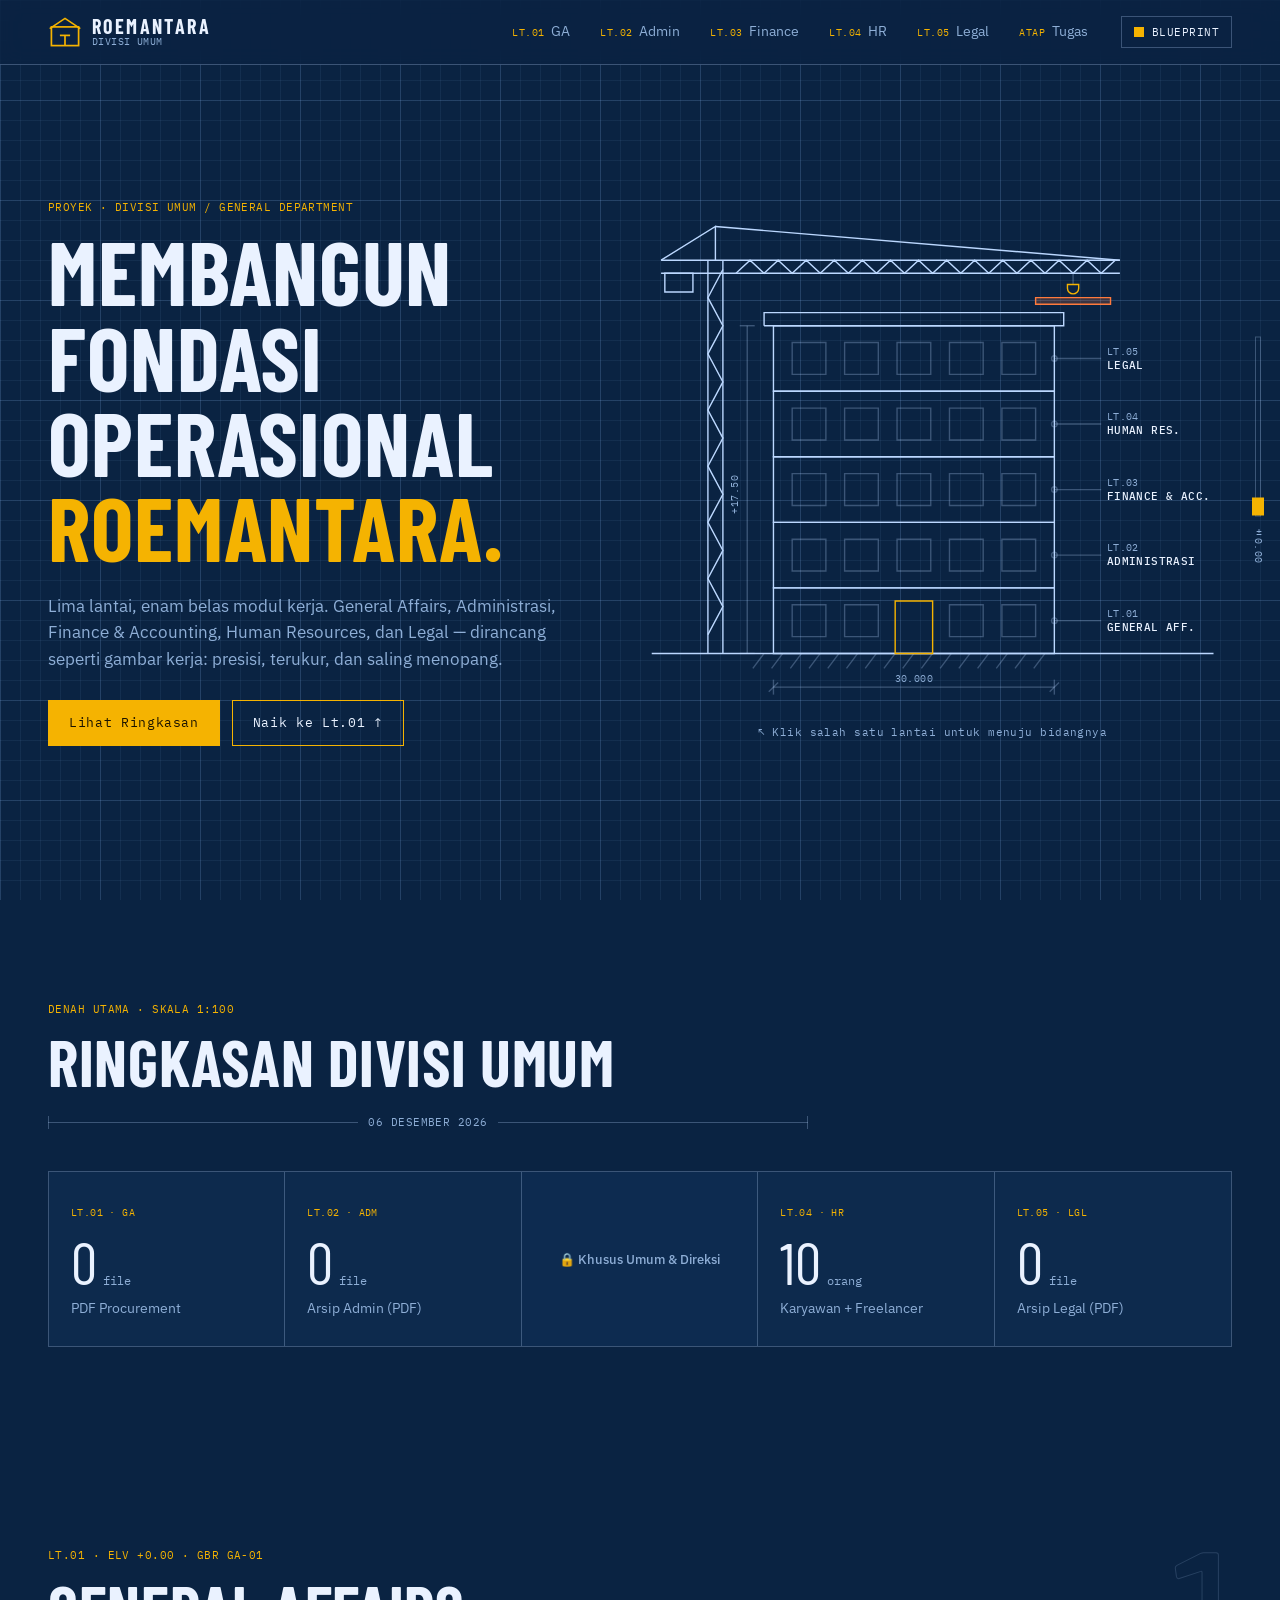
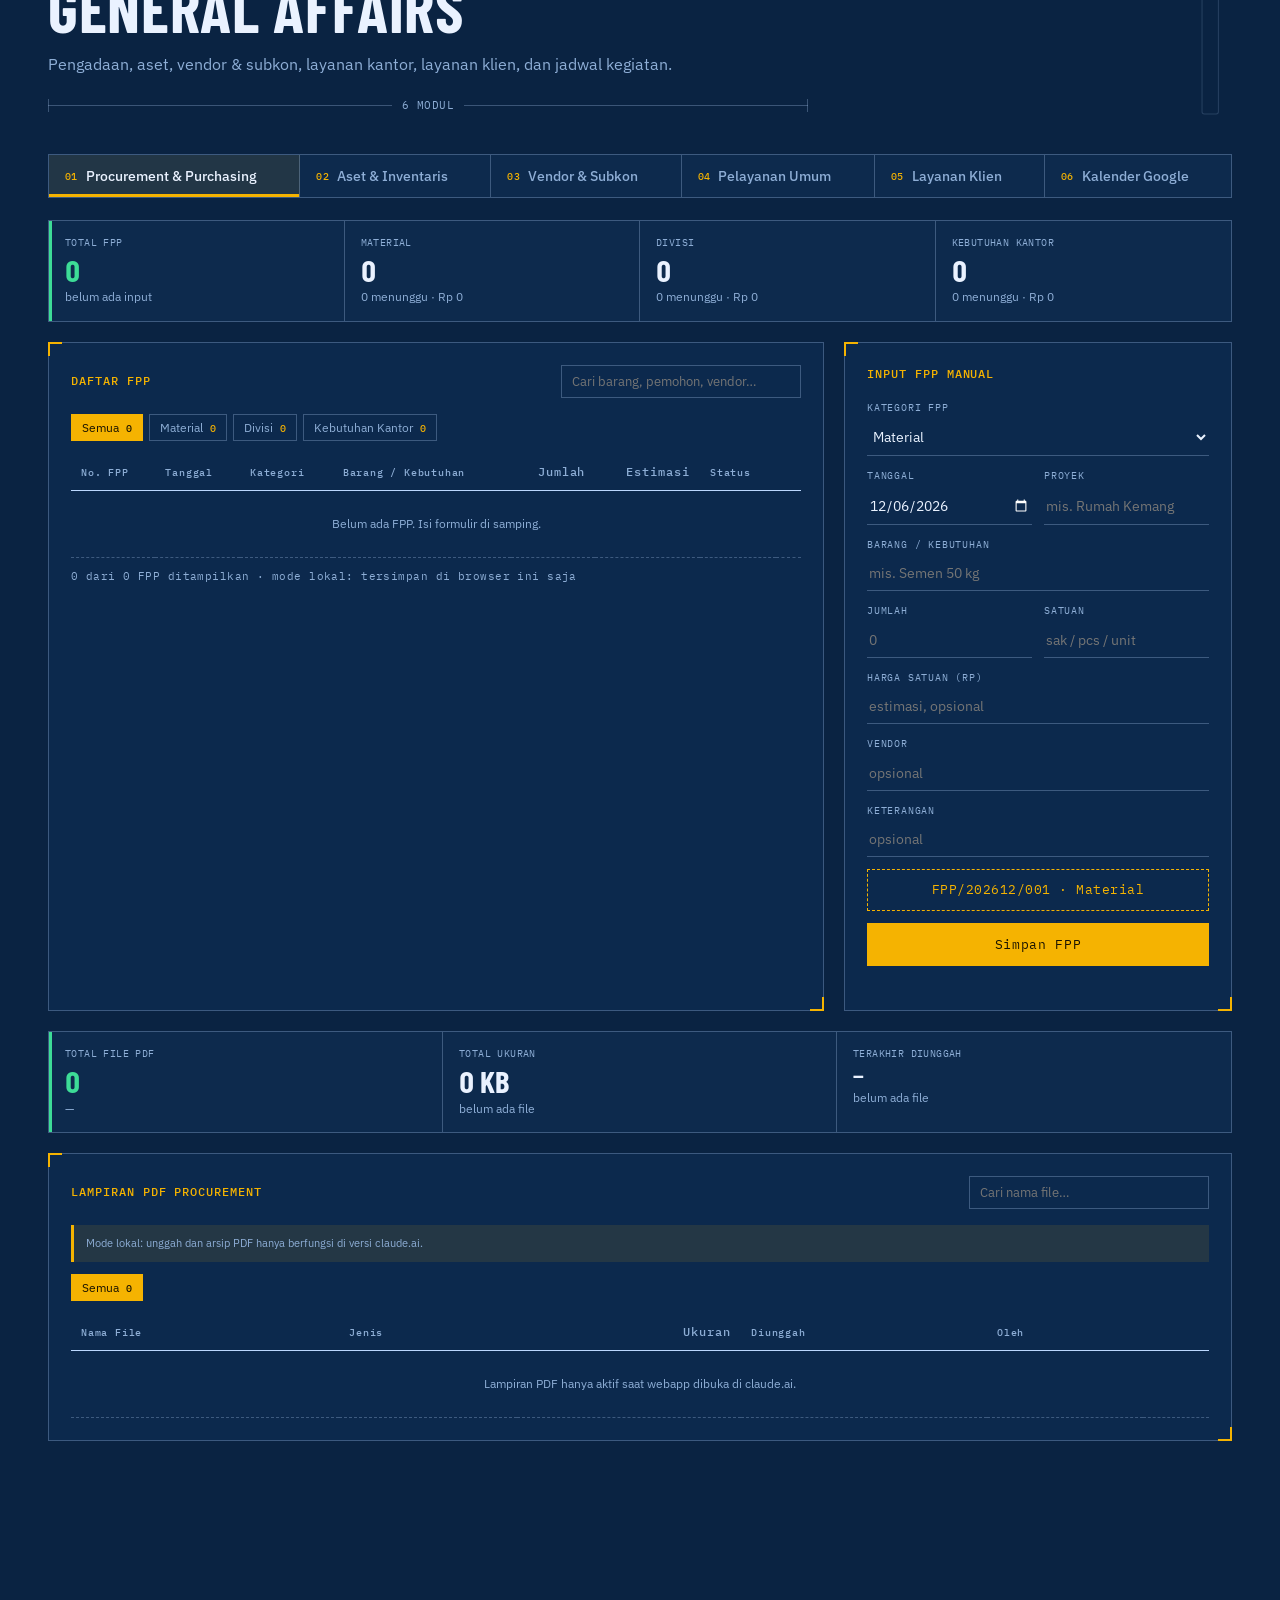
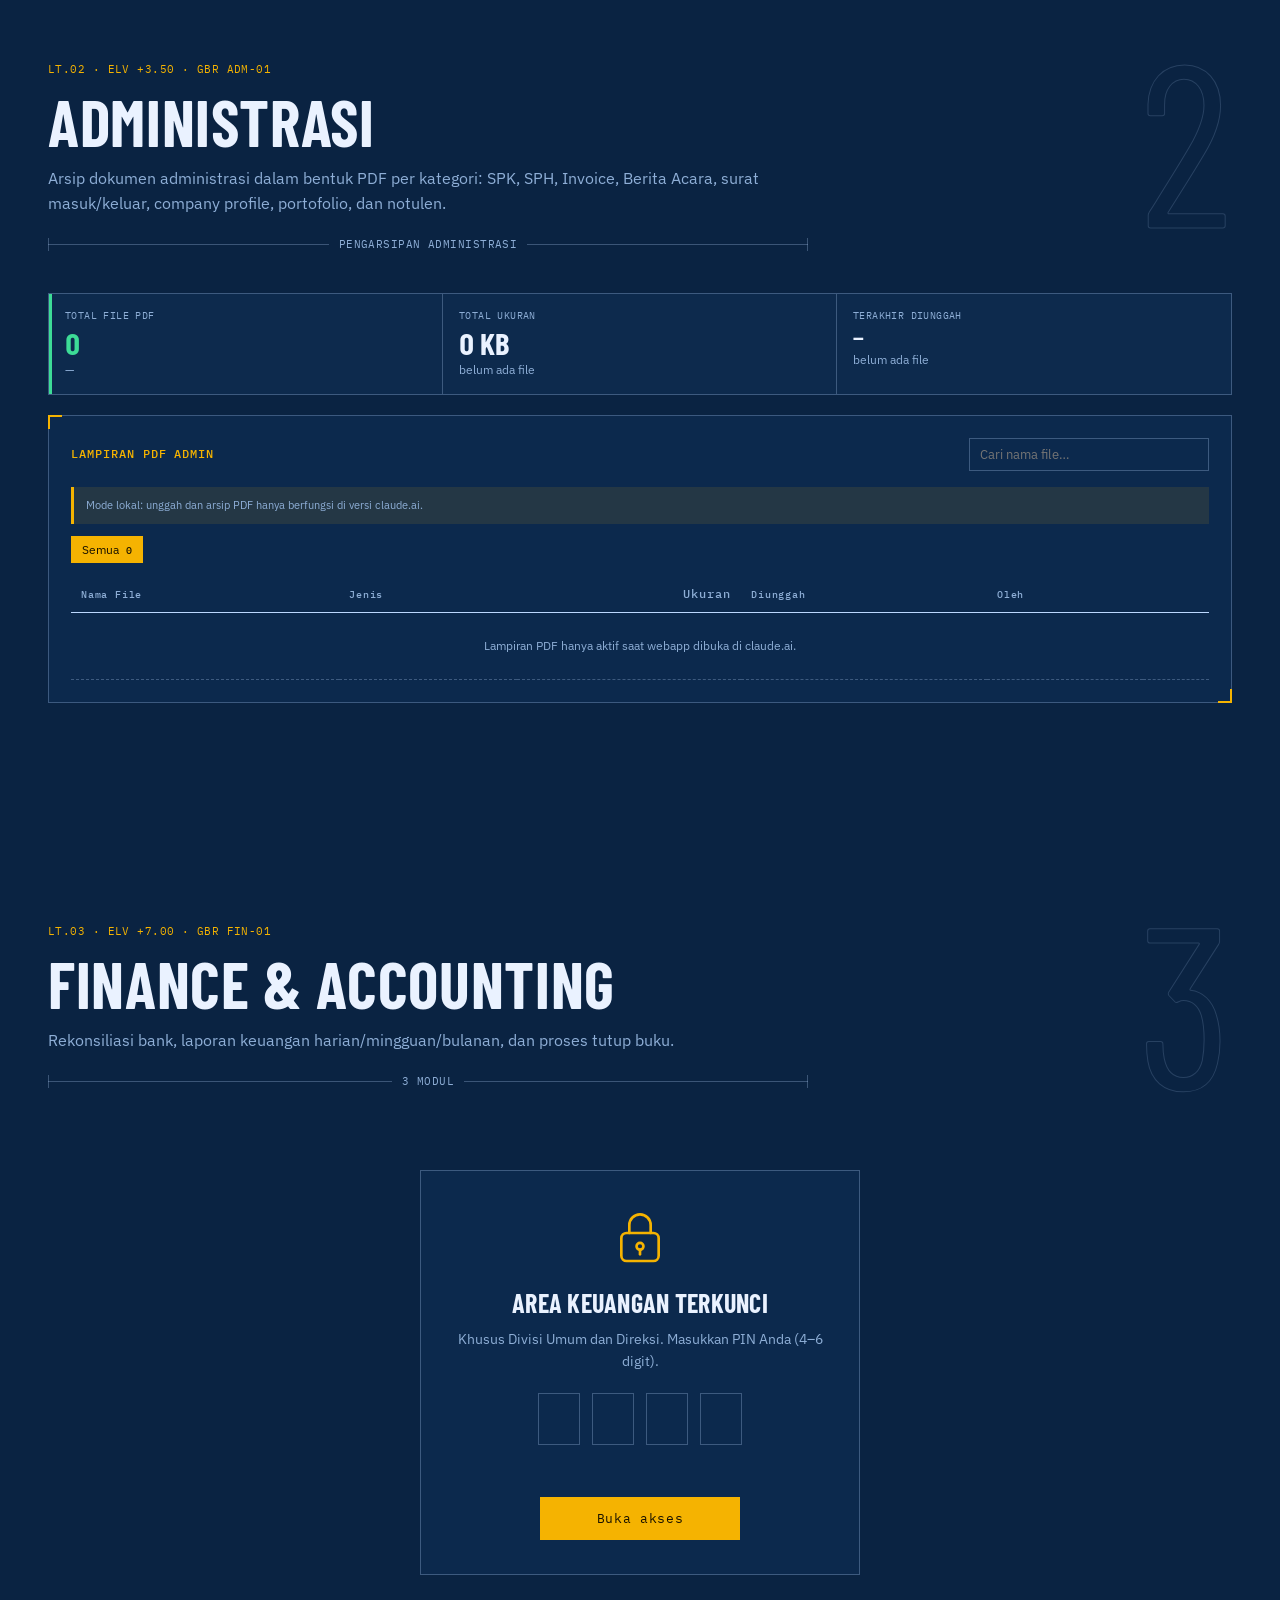
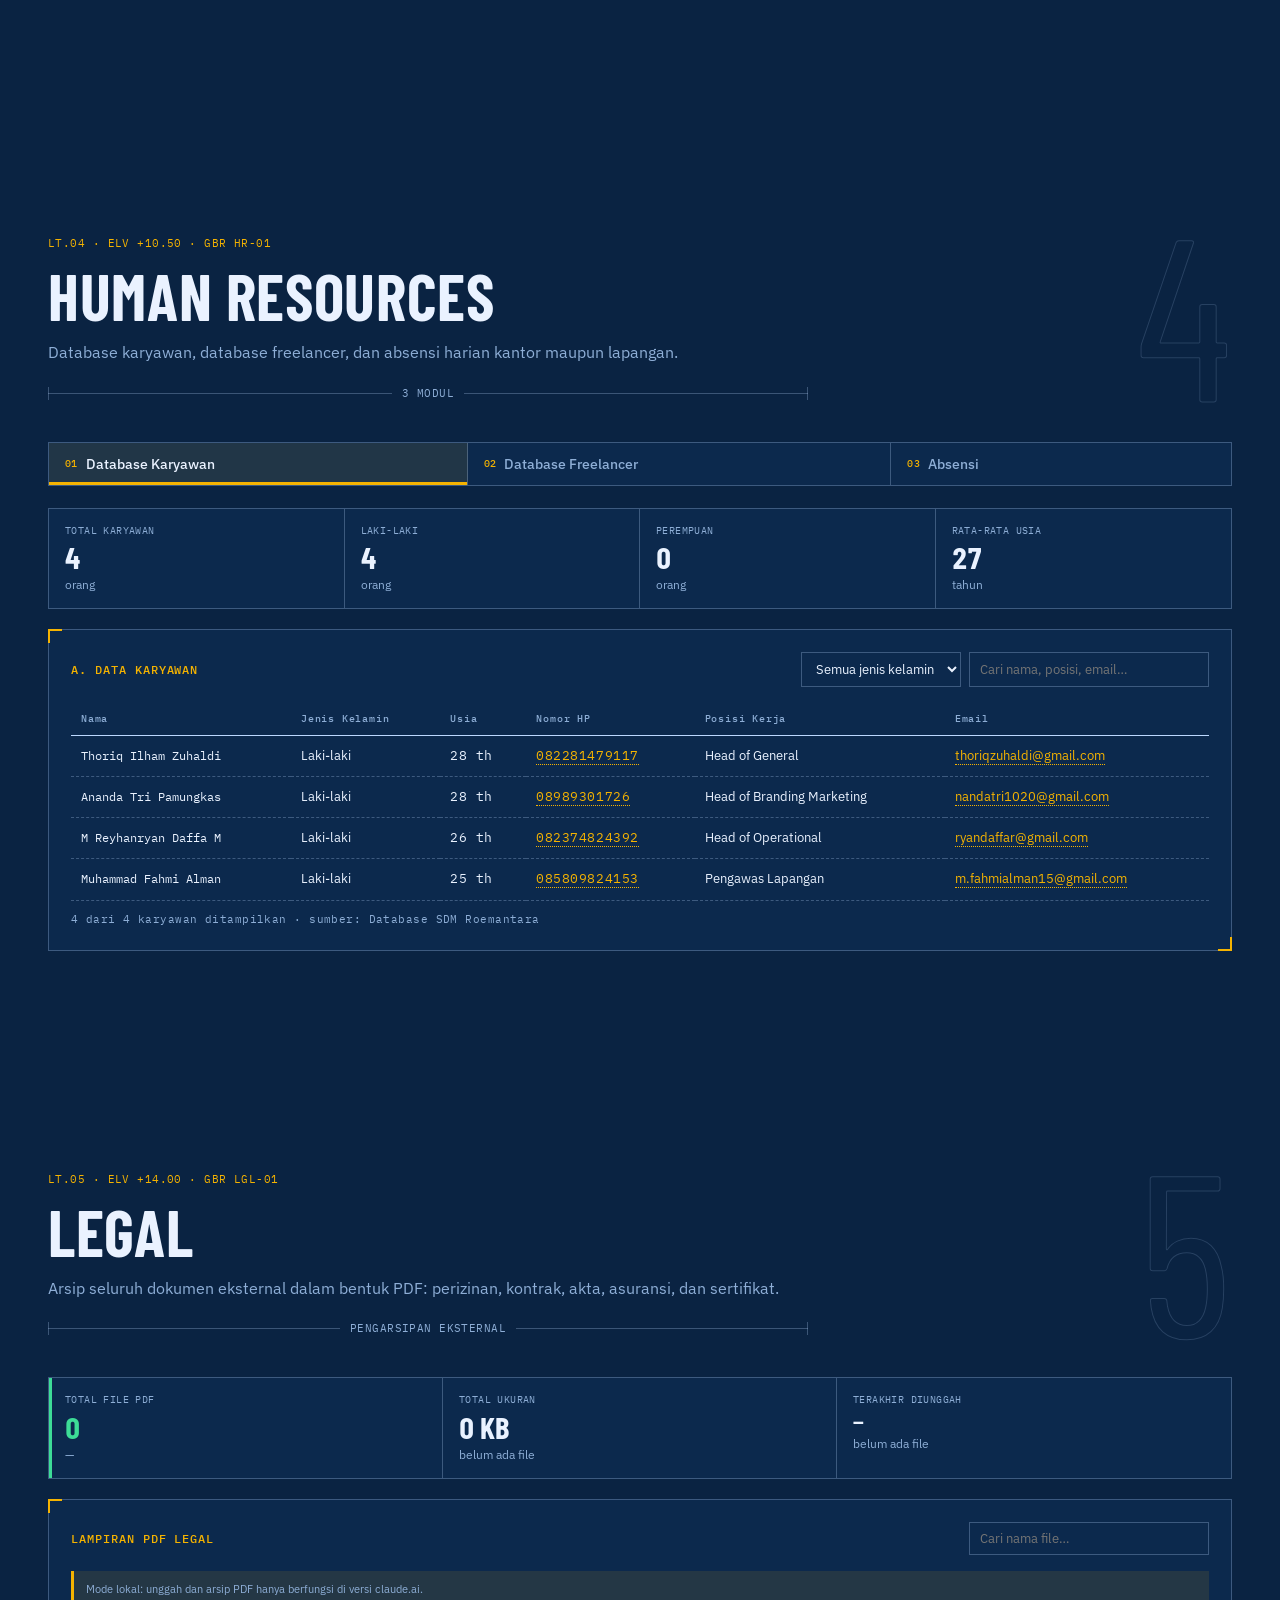
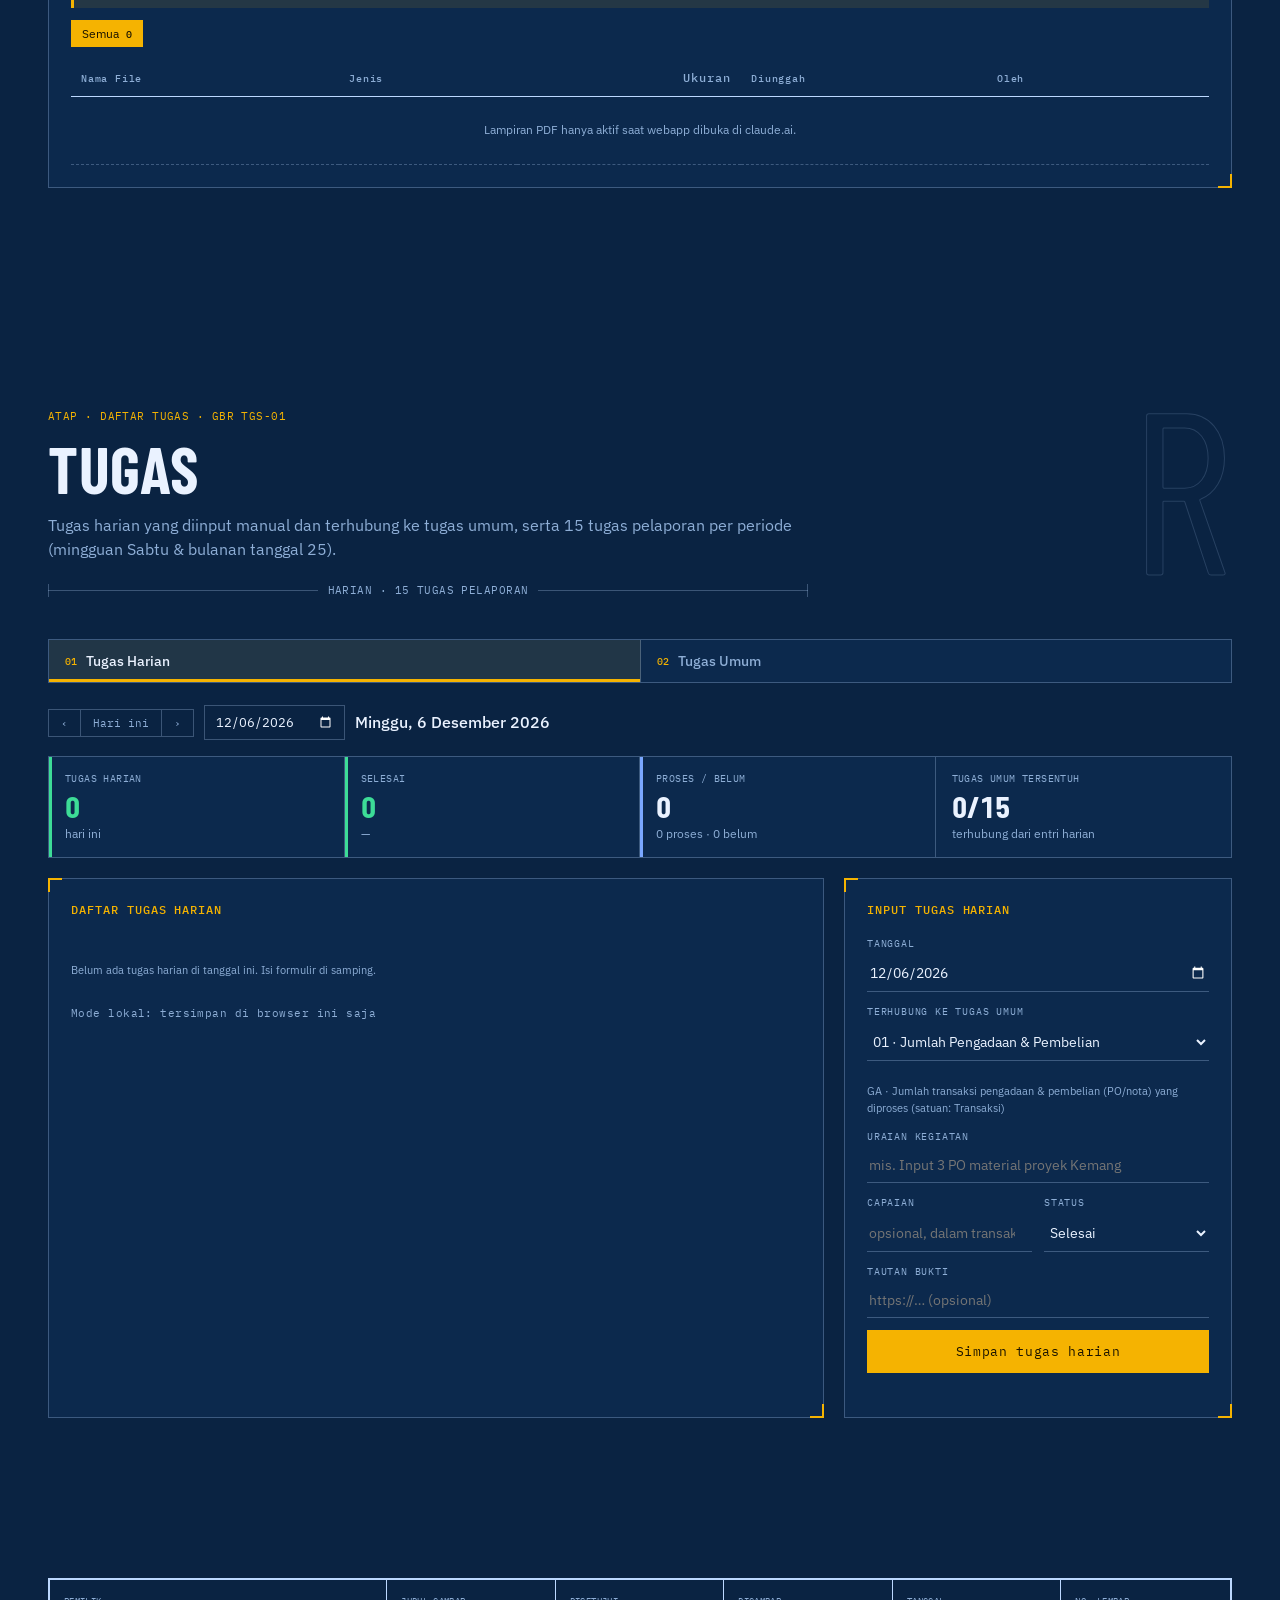
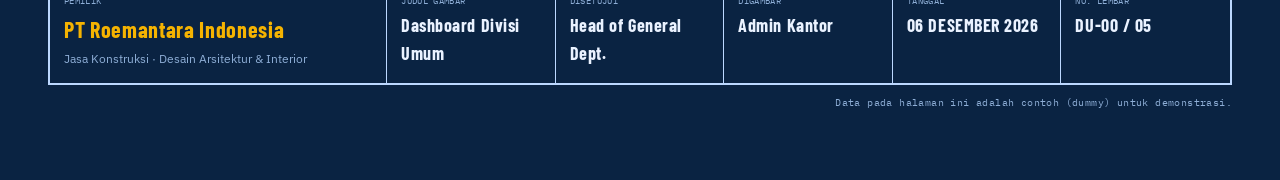
==== commit d4c66197: "Add calendar preview, admin PDF archive, FPP input, daily tasks and activity log - Calendar: day pan" ====
--- a/index.html
+++ b/index.html
@@ -197,7 +197,8 @@
       </div>
 
       <div class="modpanel" id="ga-proc" role="tabpanel">
-        <div class="doclib" data-area="procurement" data-label="Procurement" data-kinds="PR / Permintaan|Penawaran Vendor|PO / Purchase Order|Invoice / Tagihan|Surat Jalan / BAST|Lainnya"></div>
+        <div class="fpp" id="fppApp"></div>
+        <div class="doclib" data-area="procurement" data-label="Procurement" data-kinds="FPP|PR / Permintaan|Penawaran Vendor|PO / Purchase Order|Invoice / Tagihan|Surat Jalan / BAST|Lainnya"></div>
       </div>
 
       <div class="modpanel" id="ga-asset" role="tabpanel" hidden>
@@ -288,69 +289,10 @@
       <header class="sec-head reveal">
         <p class="eyebrow mono">LT.02 · ELV +3.50 · GBR ADM-01</p>
         <h2>Administrasi</h2>
-        <p class="sec-lead">Surat-menyurat (SPK, SPH, Invoice, BA), arsip internal &amp; eksternal, dan notulen rapat.</p>
-        <div class="dimline"><span></span><em class="mono">3 MODUL</em><span></span></div>
-      </header>
-      <div class="modtabs reveal" role="tablist" aria-label="Modul Administrasi">
-        <button role="tab" data-panel="adm-letter"><span class="mono">01</span>Surat-Menyurat</button>
-        <button role="tab" data-panel="adm-arch"><span class="mono">02</span>Pengarsipan</button>
-        <button role="tab" data-panel="adm-mom"><span class="mono">03</span>Notulen Rapat</button>
-      </div>
-
-      <div class="modpanel" id="adm-letter" role="tabpanel">
-        <div class="grid grid--2-1">
-          <article class="panel">
-            <div class="panel__head">
-              <h3 class="panel__title mono">A. REGISTER SURAT</h3>
-              <div class="tabs" role="group" id="letterTabs" aria-label="Filter jenis surat"></div>
-            </div>
-            <div class="table-wrap"><table class="table">
-              <thead><tr><th>No. Surat</th><th>Jenis</th><th>Perihal</th><th>Pihak</th><th class="num">Nilai</th><th>Tgl</th><th>Status</th></tr></thead>
-              <tbody id="letterBody"></tbody>
-            </table></div>
-          </article>
-          <article class="panel">
-            <h3 class="panel__title mono">B. BUAT SURAT BARU</h3>
-            <form class="form" id="letterForm" autocomplete="off">
-              <label for="letterType">Jenis Surat<select id="letterType" name="type"></select></label>
-              <label for="letterSubject">Perihal<input id="letterSubject" name="subject" required placeholder="mis. Penawaran desain dapur"></label>
-              <label for="letterParty">Kepada / Pihak<input id="letterParty" name="party" required placeholder="mis. Ibu Larasati"></label>
-              <label for="letterValue">Nilai (Rp)<input id="letterValue" name="value" type="number" min="0" step="1000" placeholder="opsional, untuk SPK/SPH/Invoice"></label>
-              <output class="form__preview mono" id="letterPreview">—</output>
-              <button class="btn btn--solid" type="submit">Daftarkan Surat</button>
-            </form>
-          </article>
-        </div>
-      </div>
-
-      <div class="modpanel" id="adm-arch" role="tabpanel" hidden>
-        <div class="folder-row" id="archFolders"></div>
-        <article class="panel panel--wide">
-          <div class="panel__head">
-            <div class="tabs" role="group" id="archScope" aria-label="Lingkup arsip">
-              <button type="button" aria-pressed="true" data-scope="all">Semua</button>
-              <button type="button" aria-pressed="false" data-scope="Internal">Internal</button>
-              <button type="button" aria-pressed="false" data-scope="Eksternal">Eksternal</button>
-            </div>
-            <input class="search" type="search" id="archSearch" placeholder="Cari judul atau kode arsip…" aria-label="Cari arsip">
-          </div>
-          <div class="table-wrap"><table class="table">
-            <thead><tr><th>Kode</th><th>Judul Dokumen</th><th>Kategori</th><th>Lingkup</th><th>Tanggal</th><th>Lokasi (Fisik · Digital)</th></tr></thead>
-            <tbody id="archBody"></tbody>
-          </table></div>
-          <p class="note mono" id="archNote"></p>
-        </article>
-      </div>
-
-      <div class="modpanel" id="adm-mom" role="tabpanel" hidden>
-        <div class="grid grid--1-2">
-          <article class="panel">
-            <h3 class="panel__title mono">A. DAFTAR NOTULEN</h3>
-            <div class="mom-list" id="momList"></div>
-          </article>
-          <article class="panel" id="momDetail" aria-live="polite"></article>
-        </div>
-      </div>
+        <p class="sec-lead">Arsip dokumen administrasi dalam bentuk PDF per kategori: SPK, SPH, Invoice, Berita Acara, surat masuk/keluar, company profile, portofolio, dan notulen.</p>
+        <div class="dimline"><span></span><em class="mono">PENGARSIPAN ADMINISTRASI</em><span></span></div>
+      </header>
+      <div class="doclib" data-area="admin" data-label="Admin" data-kinds="SPK|SPH|Invoice|Berita Acara|Surat Masuk|Surat Keluar|Company Profile|Portofolio|Notulen Rapat|Memo &amp; Arsip Internal|Lainnya"></div>
     </section>
 
     <!-- ============ LT.03 FINANCE ============ -->
@@ -449,12 +391,17 @@
       </div>
 
       <div class="modpanel" id="hr-free" role="tabpanel" hidden>
-        <article class="panel panel--wide">
-          <div class="panel__head">
-            <h3 class="panel__title mono">DATABASE FREELANCER</h3>
-            <div class="tabs" role="group" id="freeTabs" aria-label="Filter posisi"></div>
-          </div>
-          <div class="vendor-grid" id="freeGrid"></div>
+        <div class="stat-row" id="freeStats"></div>
+        <article class="panel panel--wide">
+          <div class="panel__head">
+            <h3 class="panel__title mono">DIREKTORI FREELANCER</h3>
+            <input class="search" type="search" id="freeSearch" placeholder="Cari nama, posisi, nomor…" aria-label="Cari freelancer">
+          </div>
+          <div class="chips chips--wrap" id="freeChips" role="group" aria-label="Filter posisi"></div>
+          <div class="table-wrap"><table class="table">
+            <thead><tr><th>No.</th><th>Nama Freelancer</th><th>Posisi</th><th>Kontak</th><th></th></tr></thead>
+            <tbody id="freeBody"></tbody>
+          </table></div>
           <p class="note mono" id="freeNote"></p>
         </article>
       </div>
@@ -492,10 +439,15 @@
       <header class="sec-head reveal">
         <p class="eyebrow mono">ATAP · DAFTAR TUGAS · GBR TGS-01</p>
         <h2>Tugas</h2>
-        <p class="sec-lead">Daftar tugas pelaporan Divisi Umum per periode: status, bukti tautan atau file, dan capaian mingguan (Sabtu) &amp; bulanan (tanggal 25).</p>
-        <div class="dimline"><span></span><em class="mono">15 TUGAS PELAPORAN</em><span></span></div>
-      </header>
-      <div id="tugasApp"></div>
+        <p class="sec-lead">Tugas harian yang diinput manual dan terhubung ke tugas umum, serta 15 tugas pelaporan per periode (mingguan Sabtu &amp; bulanan tanggal 25).</p>
+        <div class="dimline"><span></span><em class="mono">HARIAN · 15 TUGAS PELAPORAN</em><span></span></div>
+      </header>
+      <div class="modtabs reveal" role="tablist" aria-label="Modul Tugas">
+        <button role="tab" data-panel="tg-daily"><span class="mono">01</span>Tugas Harian</button>
+        <button role="tab" data-panel="tg-umum"><span class="mono">02</span>Tugas Umum</button>
+      </div>
+      <div class="modpanel" id="tg-daily" role="tabpanel"><div id="harianApp"></div></div>
+      <div class="modpanel" id="tg-umum" role="tabpanel" hidden><div id="tugasApp"></div></div>
     </section>
   </main>
 
@@ -521,10 +473,13 @@
   <script src="assets/js/data.js"></script>
   <script src="assets/js/inventaris.js"></script>
   <script src="assets/js/tugas-data.js"></script>
+  <script src="assets/js/store.js"></script>
   <script src="assets/js/app.js"></script>
   <script src="assets/js/pin.js"></script>
   <script src="assets/js/docs.js"></script>
   <script src="assets/js/gcal.js"></script>
+  <script src="assets/js/fpp.js"></script>
   <script src="assets/js/tugas.js"></script>
+  <script src="assets/js/harian.js"></script>
 </body>
 </html>
--- a/assets/css/style.css
+++ b/assets/css/style.css
@@ -946,3 +946,75 @@
 /* Tautan kontak (WhatsApp / email) di tabel HR */
 .lnk { color: var(--accent); text-decoration: none; border-bottom: 1px dotted currentColor; }
 .lnk:hover { border-bottom-style: solid; }
+
+/* ---------- Form: baris dua kolom ---------- */
+.form .gc-row { display: grid; grid-template-columns: 1fr 1fr; gap: 12px; }
+.form textarea { font: 14px var(--f-body); color: var(--ink); background: transparent; border: 1px solid var(--line-soft); padding: 10px; resize: vertical; }
+
+/* ---------- Kalender: hari terpilih, jadwal per hari, pratinjau ---------- */
+.cal__day { cursor: pointer; }
+.cal__num, .cal__ev, .cal__more { appearance: none; background: none; border: 0; color: inherit; font-family: inherit; text-align: left; cursor: pointer; padding: 0; }
+.cal__num { align-self: flex-start; padding: 1px 4px; }
+.cal__num:hover { color: var(--accent); }
+.cal__ev { padding: 2px 4px; border-left: 2px solid; width: 100%; }
+.cal__ev:hover { filter: brightness(1.15); }
+.cal__more { font-size: 10px; color: var(--accent); }
+.cal__day.is-sel { box-shadow: inset 0 0 0 2px var(--accent); }
+.cal__num:focus-visible, .cal__ev:focus-visible, .cal__more:focus-visible, .gc-day button:focus-visible, .gc-link:focus-visible { outline: 2px solid var(--accent); outline-offset: 1px; }
+.gc-daypanel { margin-bottom: 20px; scroll-margin-top: 90px; }
+.gc-day { list-style: none; margin: 0 0 12px; padding: 0; display: grid; gap: 8px; }
+.gc-day button { width: 100%; display: grid; grid-template-columns: 120px minmax(0, 1fr) auto; gap: 12px; align-items: center; text-align: left; background: transparent; color: var(--ink); border: 1px solid var(--line-soft); padding: 10px 12px; font: inherit; cursor: pointer; transition: border-color .2s, transform .2s var(--ease); }
+.gc-day button:hover { border-color: var(--accent); transform: translateX(3px); }
+.gc-day__time { font-size: 12px; color: var(--accent); }
+.gc-day__txt b { display: block; font-weight: 500; }
+.gc-day__txt small { color: var(--muted); font-size: 12px; }
+.gc-link { appearance: none; background: none; border: 0; padding: 0; font: inherit; color: inherit; text-align: left; cursor: pointer; }
+.gc-link:hover { color: var(--accent); }
+.gc-modal { position: fixed; inset: 0; z-index: 200; display: grid; place-items: center; padding: 16px; background: rgba(5, 14, 28, .55); backdrop-filter: blur(3px); opacity: 0; transition: opacity .2s; }
+.gc-modal.is-on { opacity: 1; }
+.gc-modal[hidden] { display: none; }
+.gc-modal__box { position: relative; width: min(520px, 100%); max-height: calc(100vh - 32px); overflow: auto; background: var(--bg); border: 1px solid var(--line); padding: 24px; display: grid; gap: 12px; transform: translateY(8px) scale(.98); transition: transform .25s var(--ease); outline: none; }
+.gc-modal.is-on .gc-modal__box { transform: none; }
+.gc-modal__box h3 { font-size: 26px; line-height: 1.15; padding-right: 32px; }
+.gc-modal__box .tag { justify-self: start; }
+.gc-modal__x { position: absolute; top: 10px; right: 12px; width: 32px; height: 32px; background: none; border: 0; color: var(--muted); font-size: 24px; cursor: pointer; }
+.gc-modal__x:hover { color: var(--ink); }
+.gc-modal__dl { margin: 0; display: grid; gap: 10px; }
+.gc-modal__dl dt { font: 10px var(--f-mono); color: var(--muted); text-transform: uppercase; letter-spacing: .08em; }
+.gc-modal__dl dd { margin: 2px 0 0; }
+.gc-modal__desc { white-space: pre-wrap; overflow-wrap: anywhere; font-size: 14px; }
+.gc-modal__act { display: flex; flex-wrap: wrap; gap: 8px; justify-content: space-between; align-items: center; margin-top: 4px; }
+
+/* ---------- FPP ---------- */
+.fpp { margin-bottom: 20px; }
+.fpp__st { padding: 4px 8px; font-size: 12px; border-color: currentColor; }
+.fpp .stat small { overflow-wrap: anywhere; }
+
+/* ---------- Tugas harian ---------- */
+.hr-day { display: flex; flex-wrap: wrap; align-items: center; gap: 10px; margin-bottom: 16px; }
+.hr-date { width: auto; }
+.hr-daylabel { font-weight: 500; }
+.hr-list { list-style: none; margin: 0; padding: 0; display: grid; gap: 10px; }
+.hr-item { display: grid; grid-template-columns: minmax(0, 1fr) auto auto; gap: 12px; align-items: center; padding: 12px 14px; border: 1px solid var(--line-soft); border-left: 3px solid var(--warn); animation: panelIn .45s var(--ease) both; animation-delay: calc(var(--d) * 40ms); }
+.hr-item--proses { border-left-color: #7aa7ff; }
+.hr-item--selesai { border-left-color: var(--ok); }
+.hr-item__main { display: grid; gap: 4px; min-width: 0; }
+.hr-item__main b { font-weight: 500; overflow-wrap: anywhere; }
+.hr-item__main small { color: var(--muted); font-size: 11px; }
+.hr-link { appearance: none; justify-self: start; background: color-mix(in srgb, var(--accent) 12%, transparent); color: var(--accent); border: 0; padding: 3px 8px; font: 500 12px var(--f-body); cursor: pointer; text-align: left; }
+.hr-link:hover { background: var(--accent); color: var(--accent-ink); }
+.hr-empty { padding: 16px 0; }
+.tg-card.is-flash { animation: tgFlash 1.6s var(--ease); }
+@keyframes tgFlash { 0%, 60% { box-shadow: 0 0 0 3px var(--accent); } 100% { box-shadow: 0 0 0 0 transparent; } }
+
+@media (max-width: 720px) {
+  .gc-day button { grid-template-columns: 1fr; gap: 4px; }
+  .hr-item { grid-template-columns: 1fr; }
+  .hr-item .tg-seg { justify-self: start; grid-column: auto; }
+  .hr-item .mini-btn { justify-self: start; }
+  .form .gc-row { grid-template-columns: 1fr; }
+}
+
+/* Kolom grid & kontrol form tidak boleh melebar karena isi panjang */
+.grid > * { min-width: 0; }
+.form label, .form input, .form select { min-width: 0; max-width: 100%; }
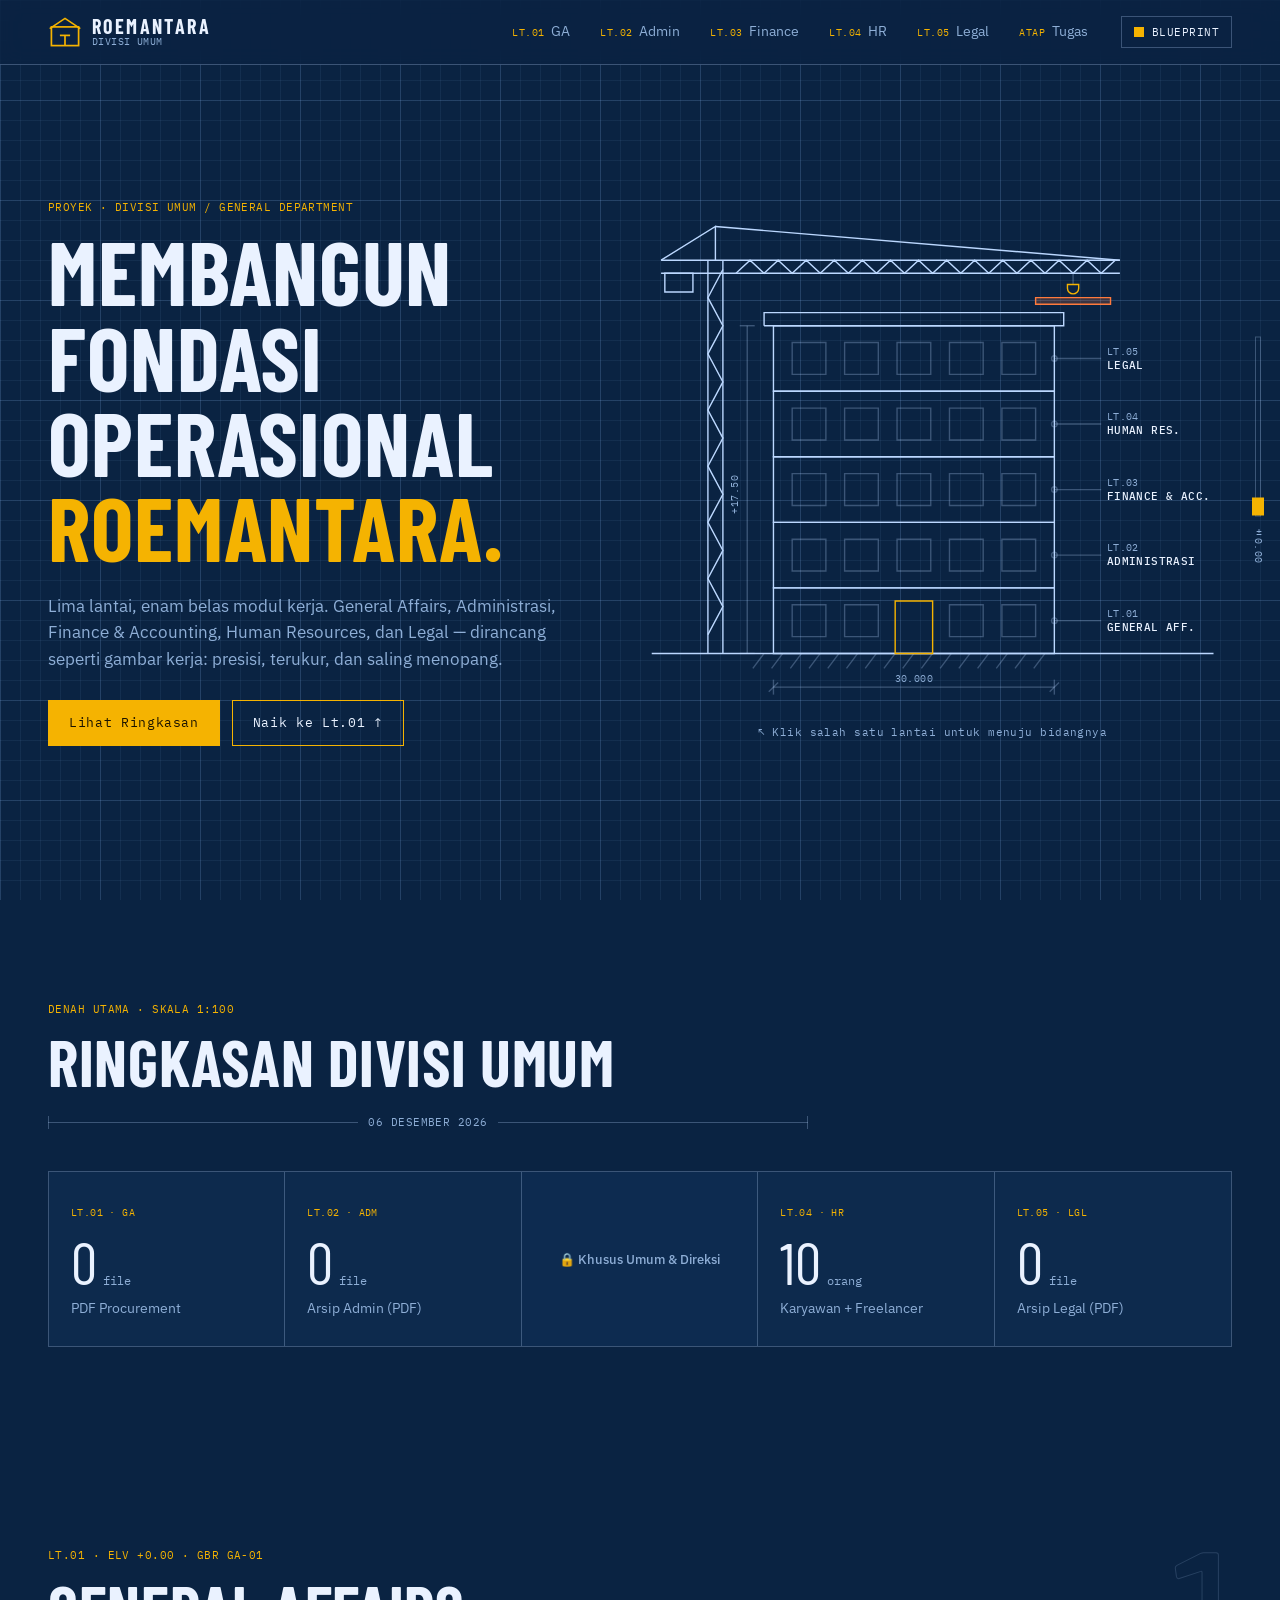
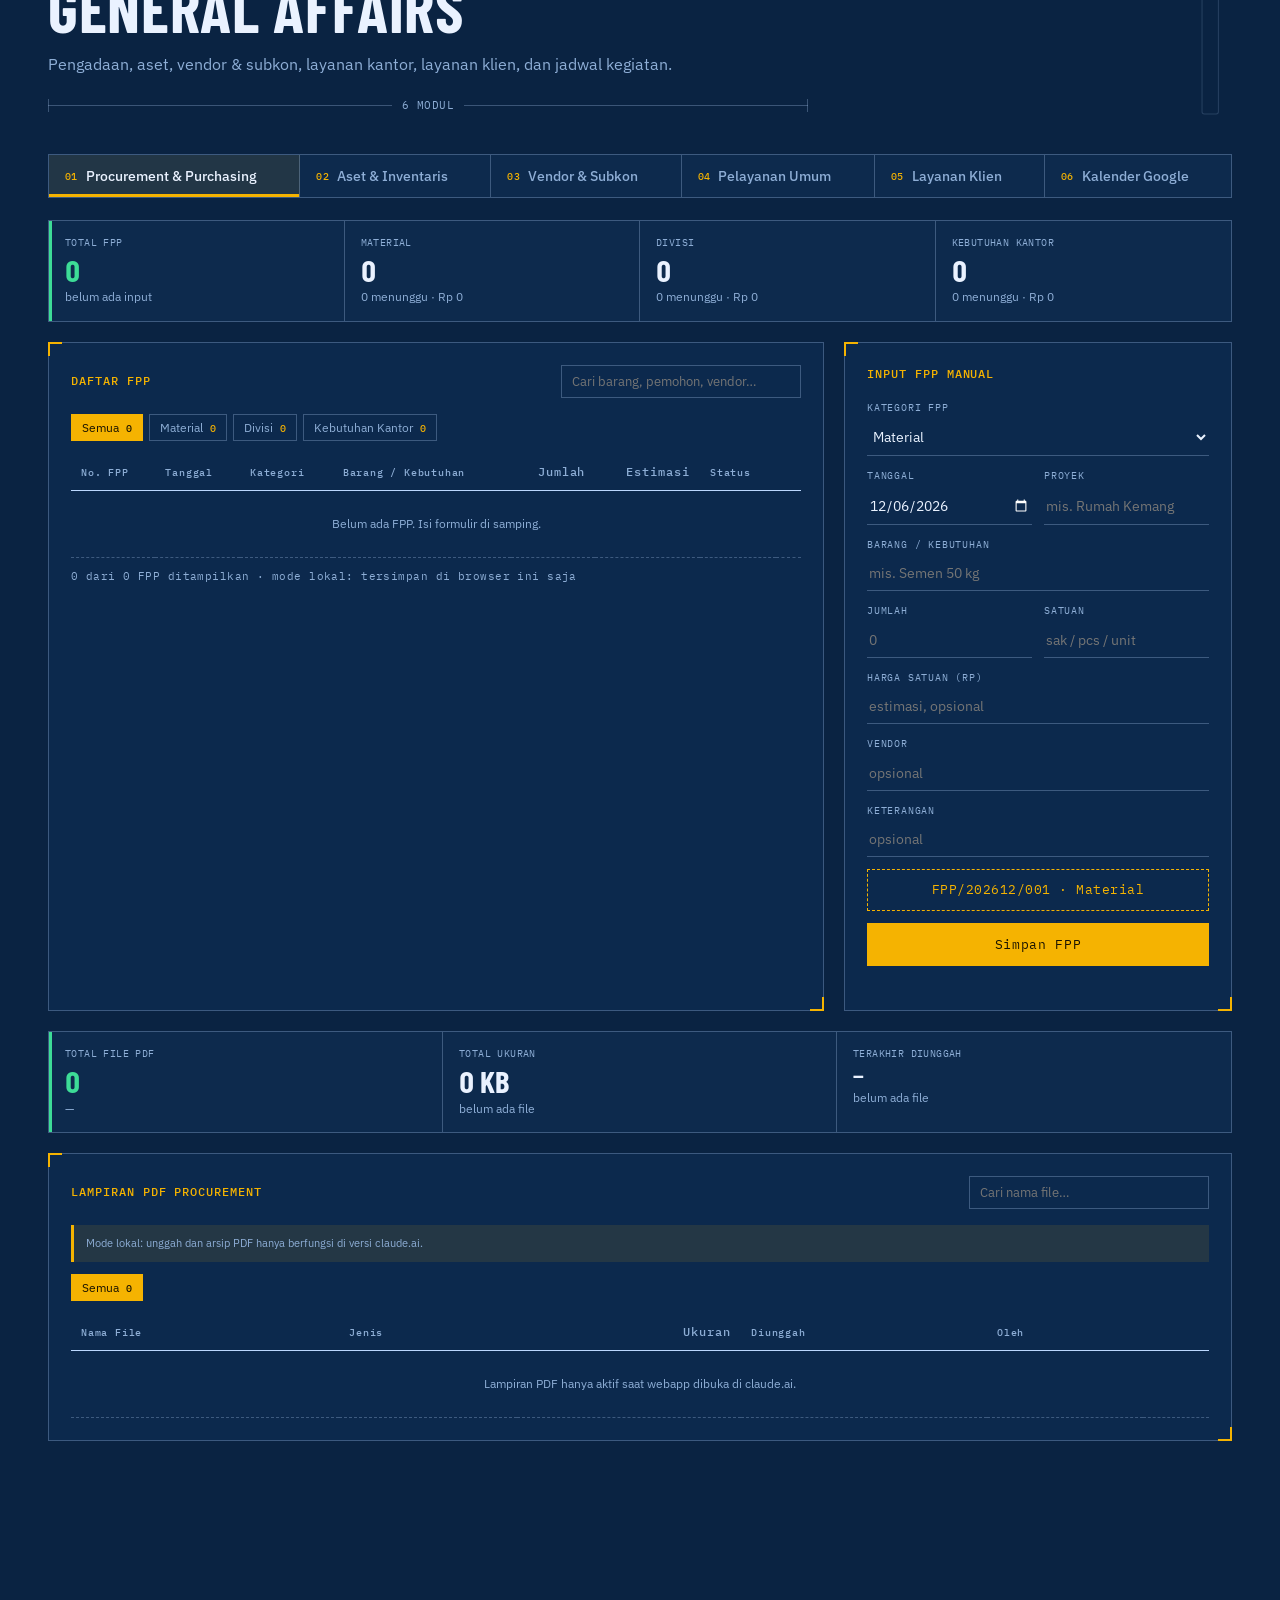
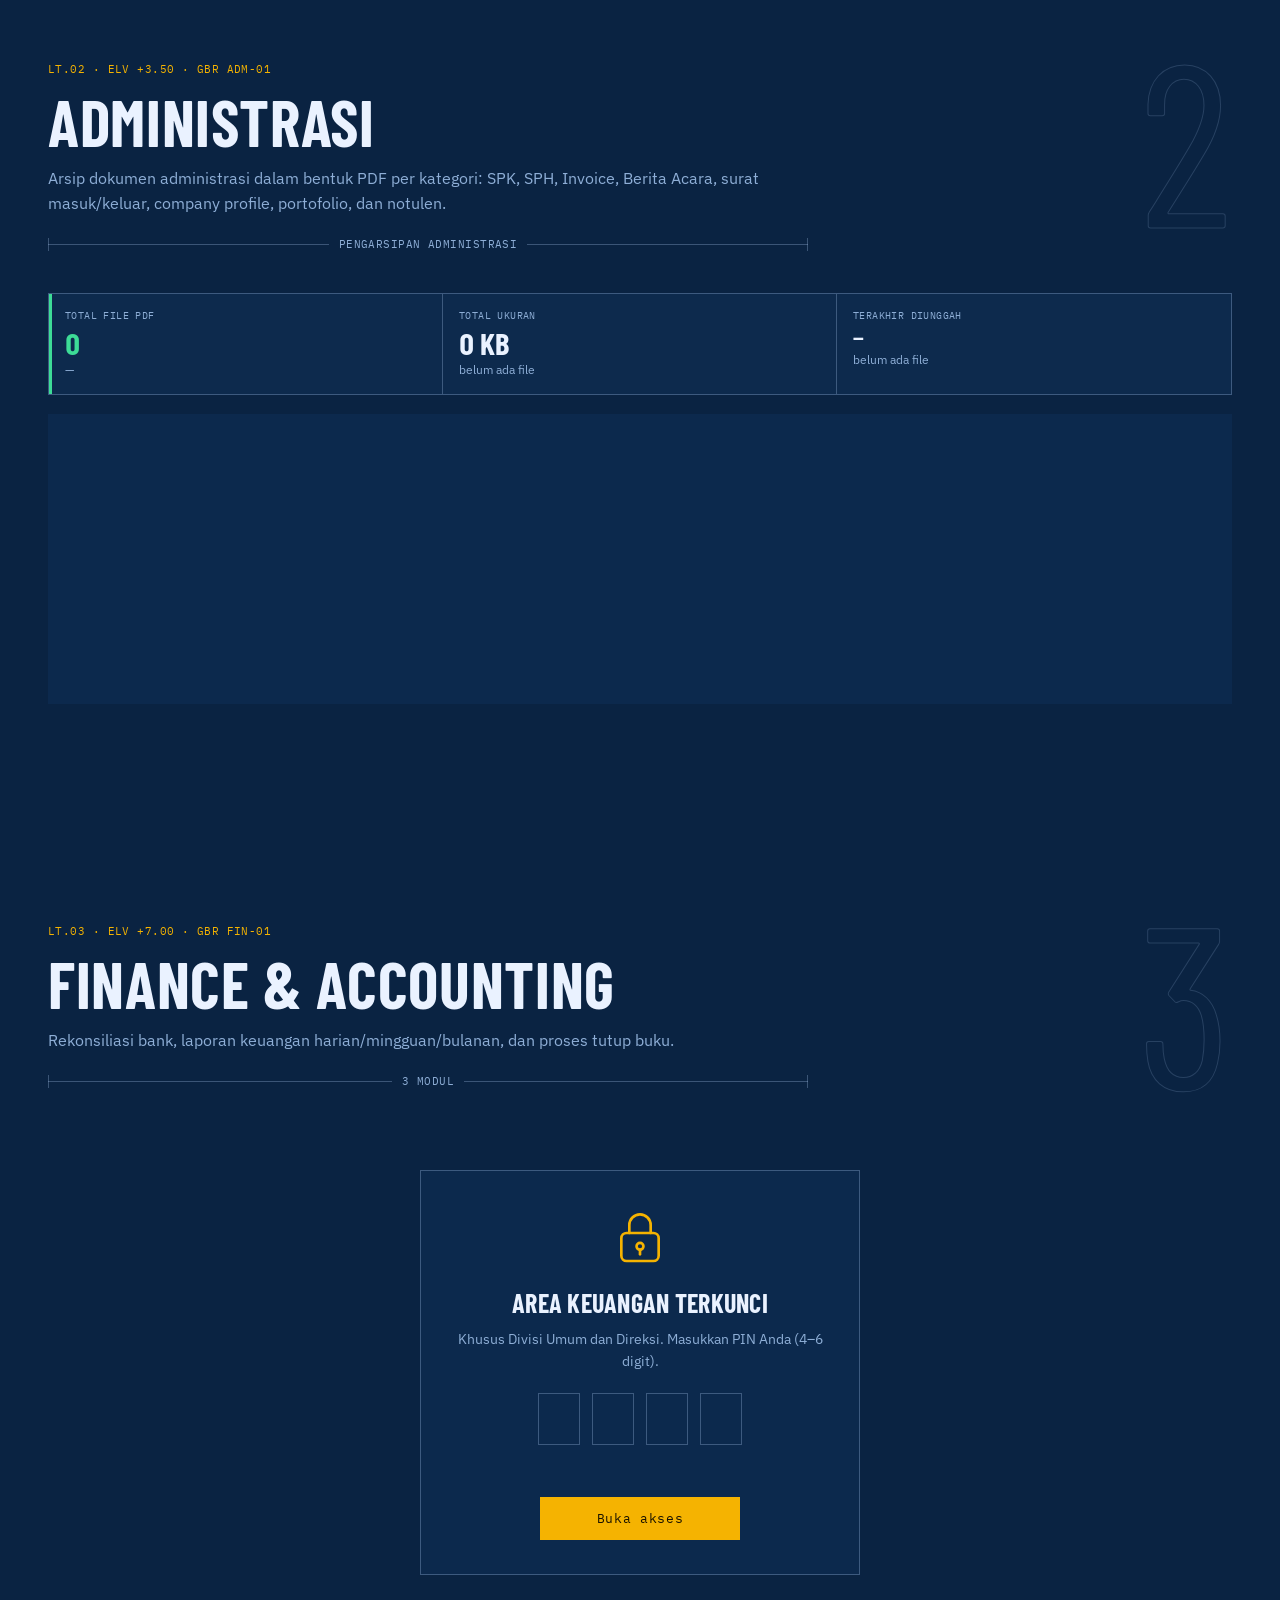
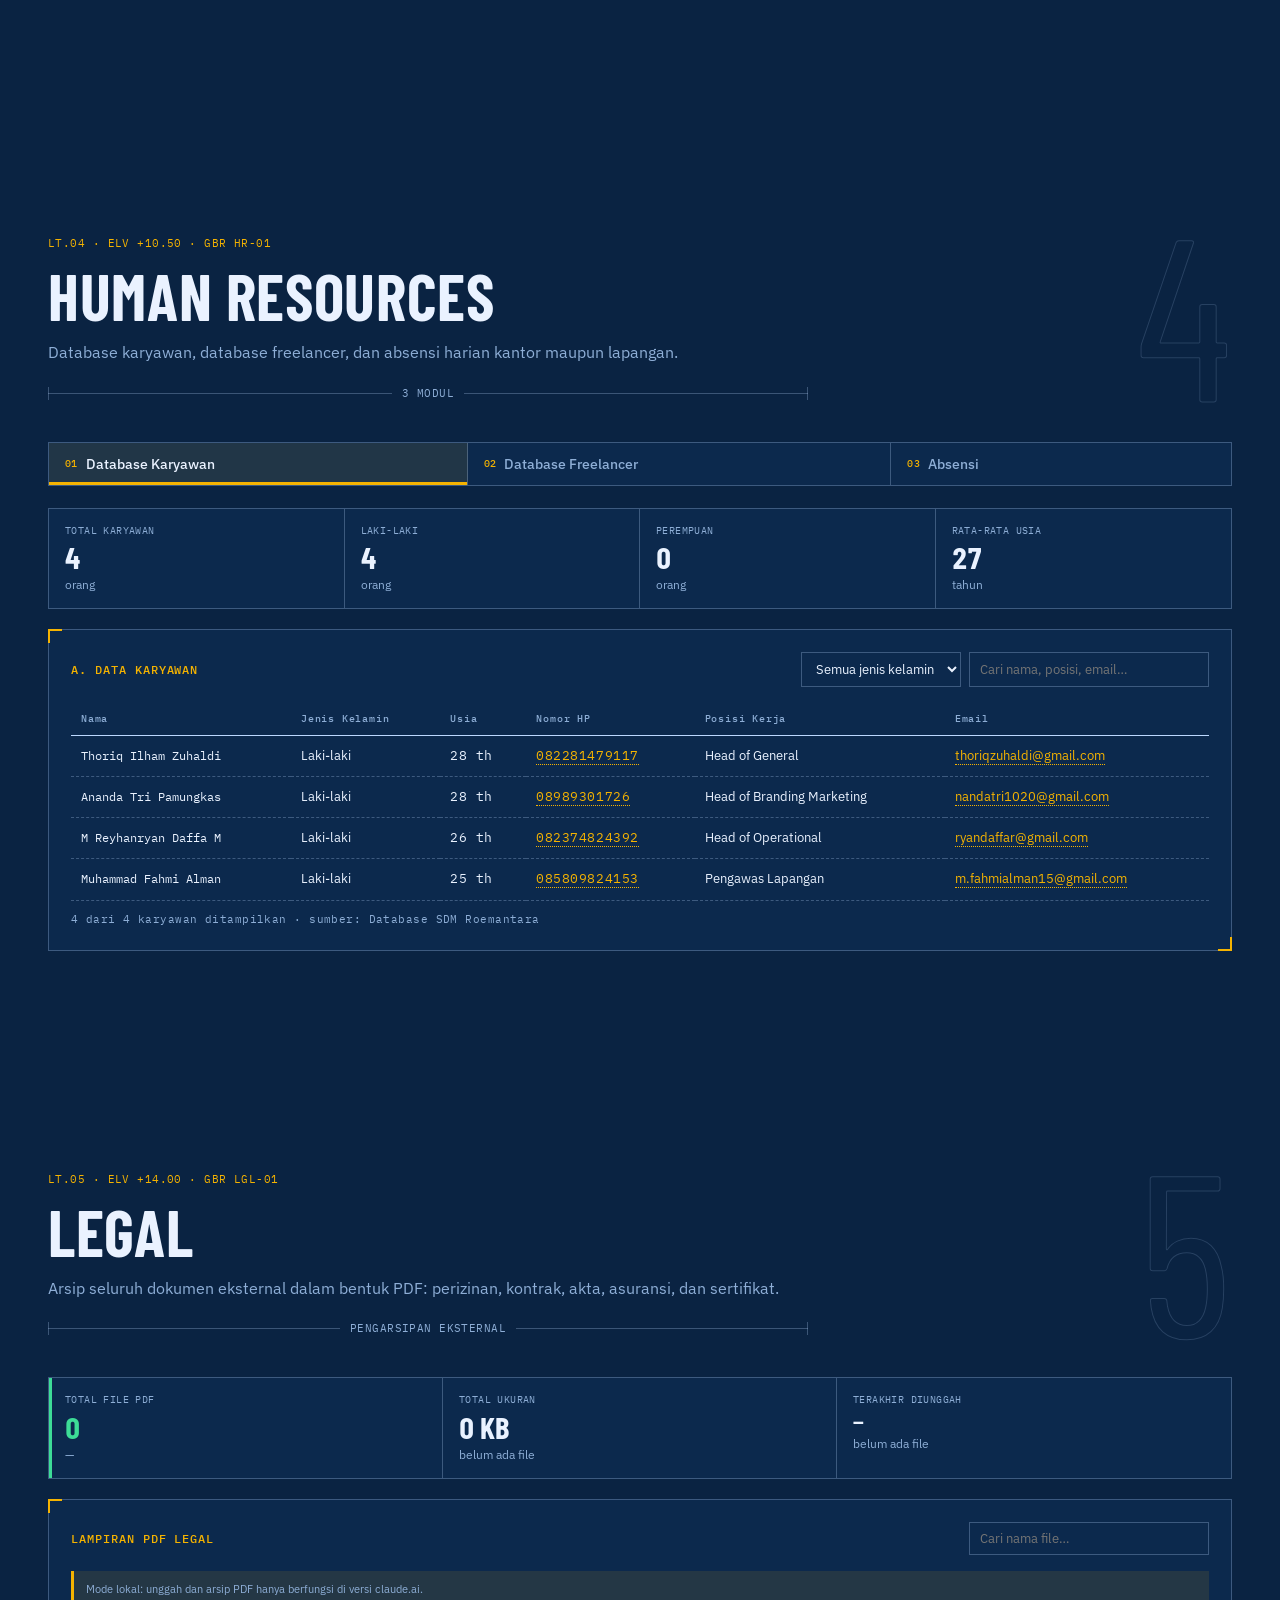
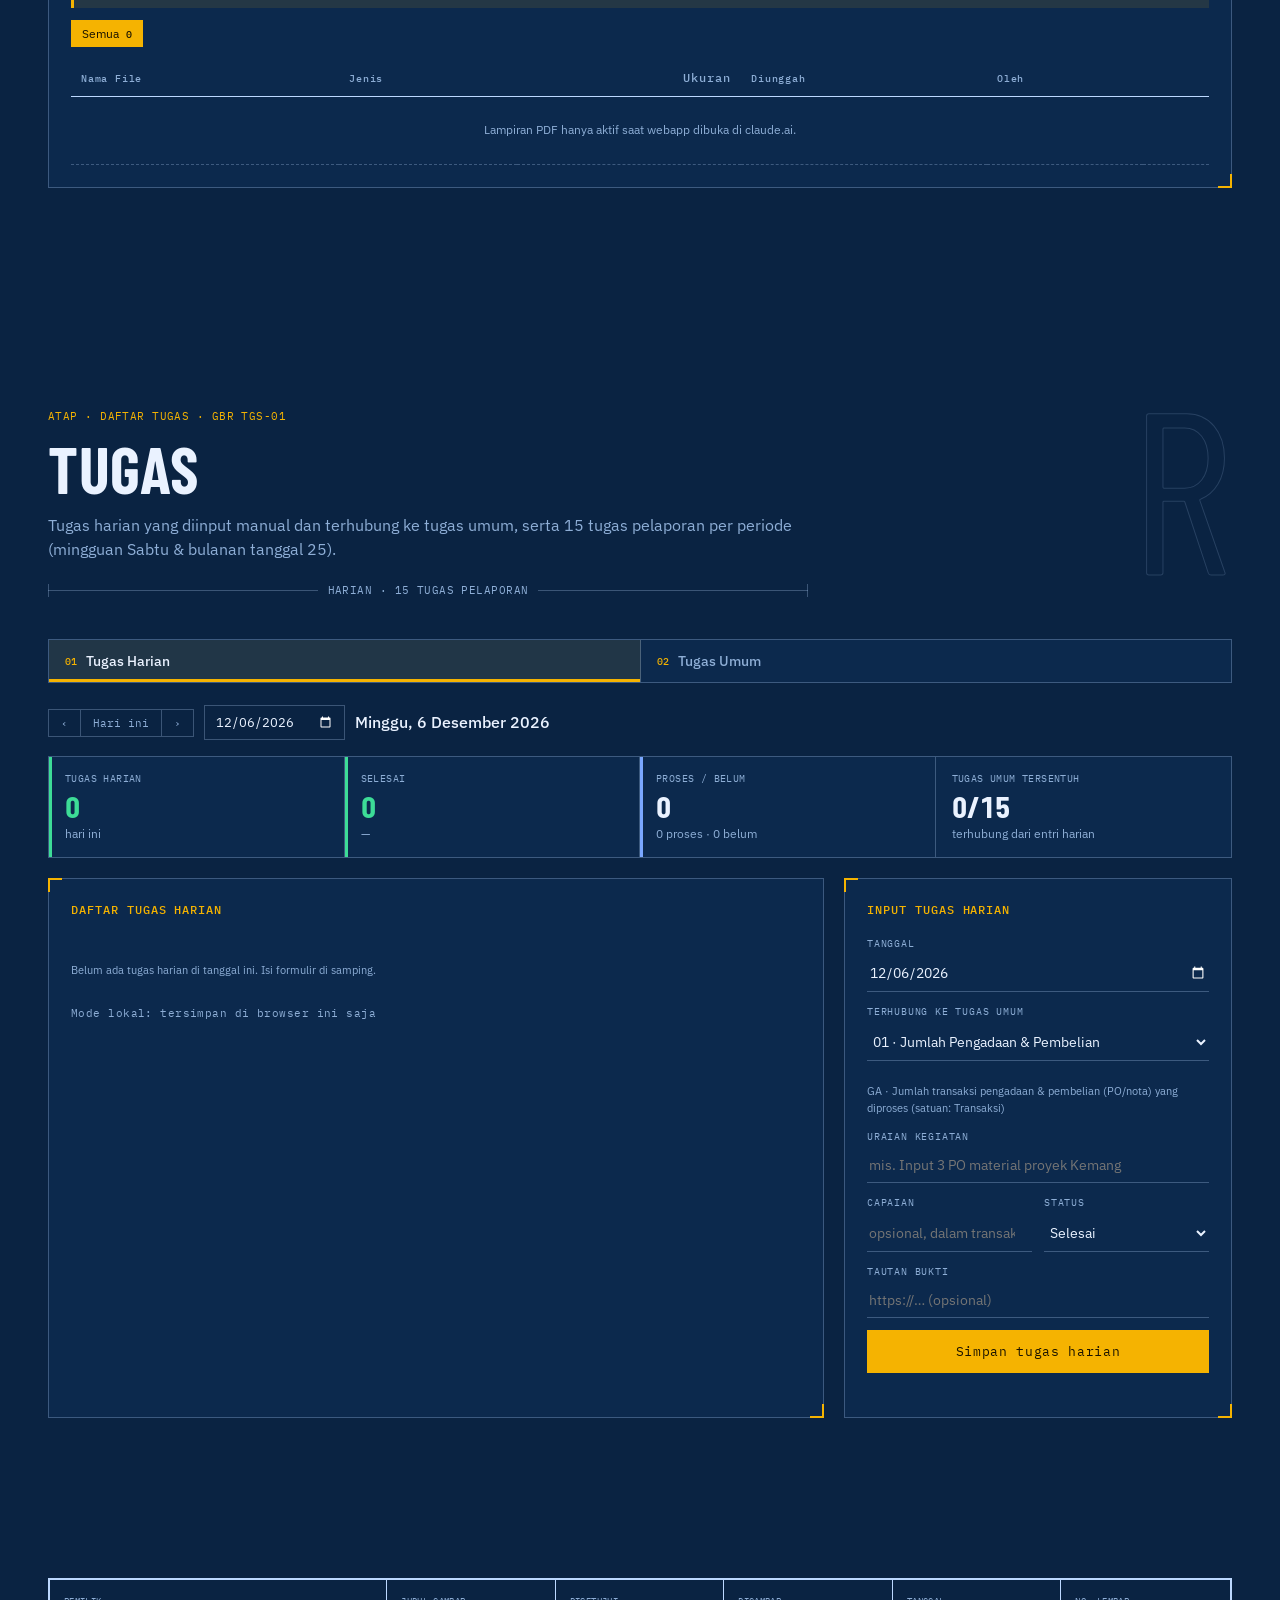
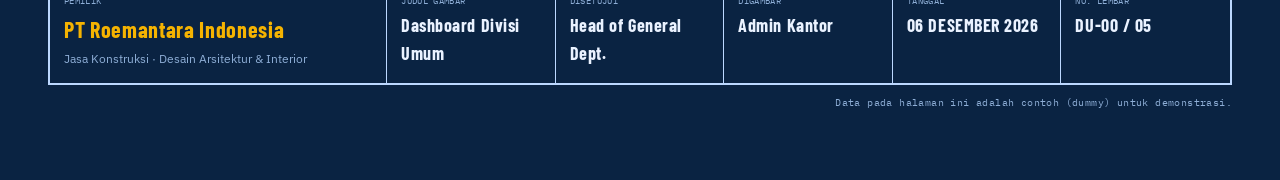
==== commit 09d97d51: "Add home-screen bookmark icons and web app manifest Phones now use the Roemantara icon and name when" ====
--- a/index.html
+++ b/index.html
@@ -5,6 +5,14 @@
   <meta name="viewport" content="width=device-width, initial-scale=1">
   <title>Divisi Umum — Roemantara</title>
   <meta name="description" content="Webapp Divisi Umum Roemantara Indonesia: General Affairs, Administrasi, Finance & Accounting, Human Resources, dan Legal — bertema gambar kerja konstruksi arsitektur.">
+  <link rel="icon" href="assets/icons/favicon-32.png" sizes="32x32" type="image/png">
+  <link rel="icon" href="assets/icons/logo.svg" type="image/svg+xml">
+  <link rel="apple-touch-icon" href="assets/icons/apple-touch-icon.png">
+  <link rel="manifest" href="manifest.webmanifest">
+  <meta name="apple-mobile-web-app-title" content="Roemantara">
+  <meta name="apple-mobile-web-app-capable" content="yes">
+  <meta name="mobile-web-app-capable" content="yes">
+  <meta name="theme-color" content="#1d2024">
   <link rel="preconnect" href="https://fonts.googleapis.com">
   <link rel="preconnect" href="https://fonts.gstatic.com" crossorigin>
   <link href="https://fonts.googleapis.com/css2?family=Barlow+Condensed:wght@500;600;700&family=IBM+Plex+Mono:wght@400;500&family=IBM+Plex+Sans:wght@400;500;600&display=swap" rel="stylesheet">
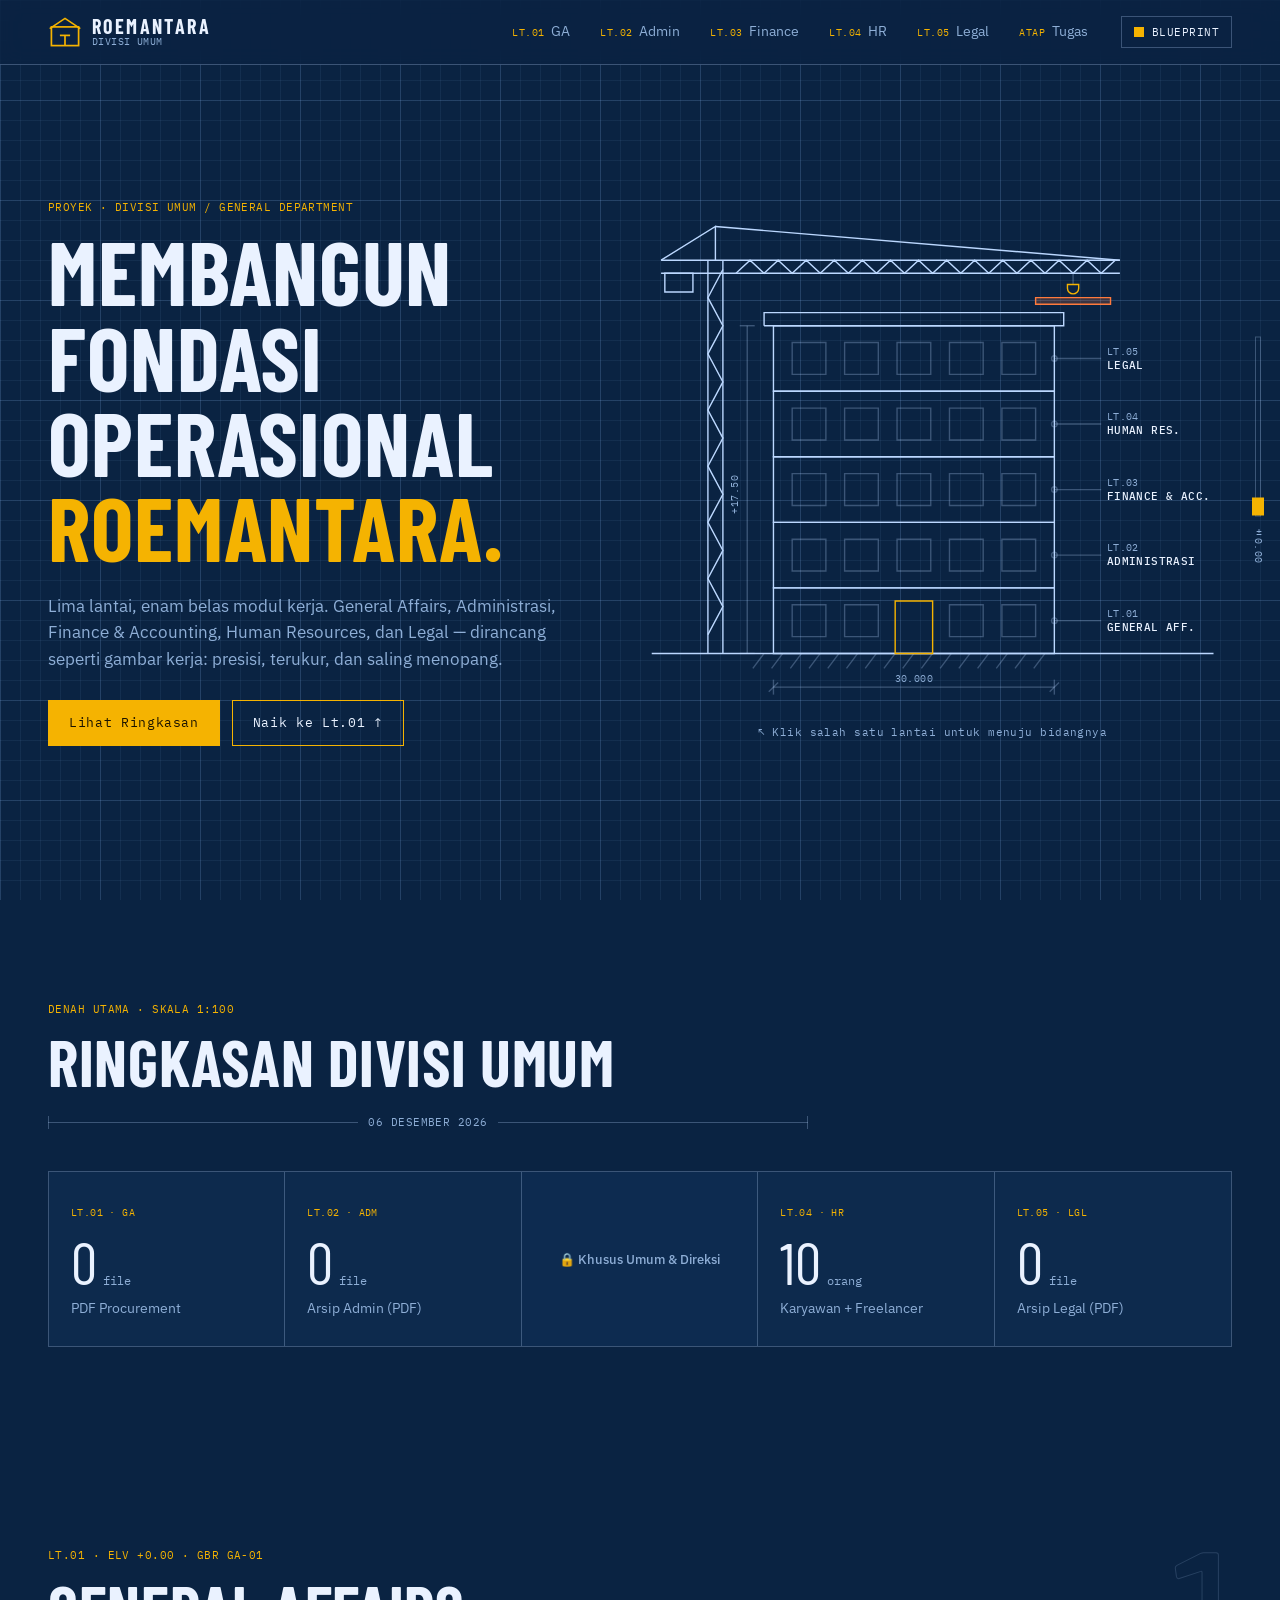
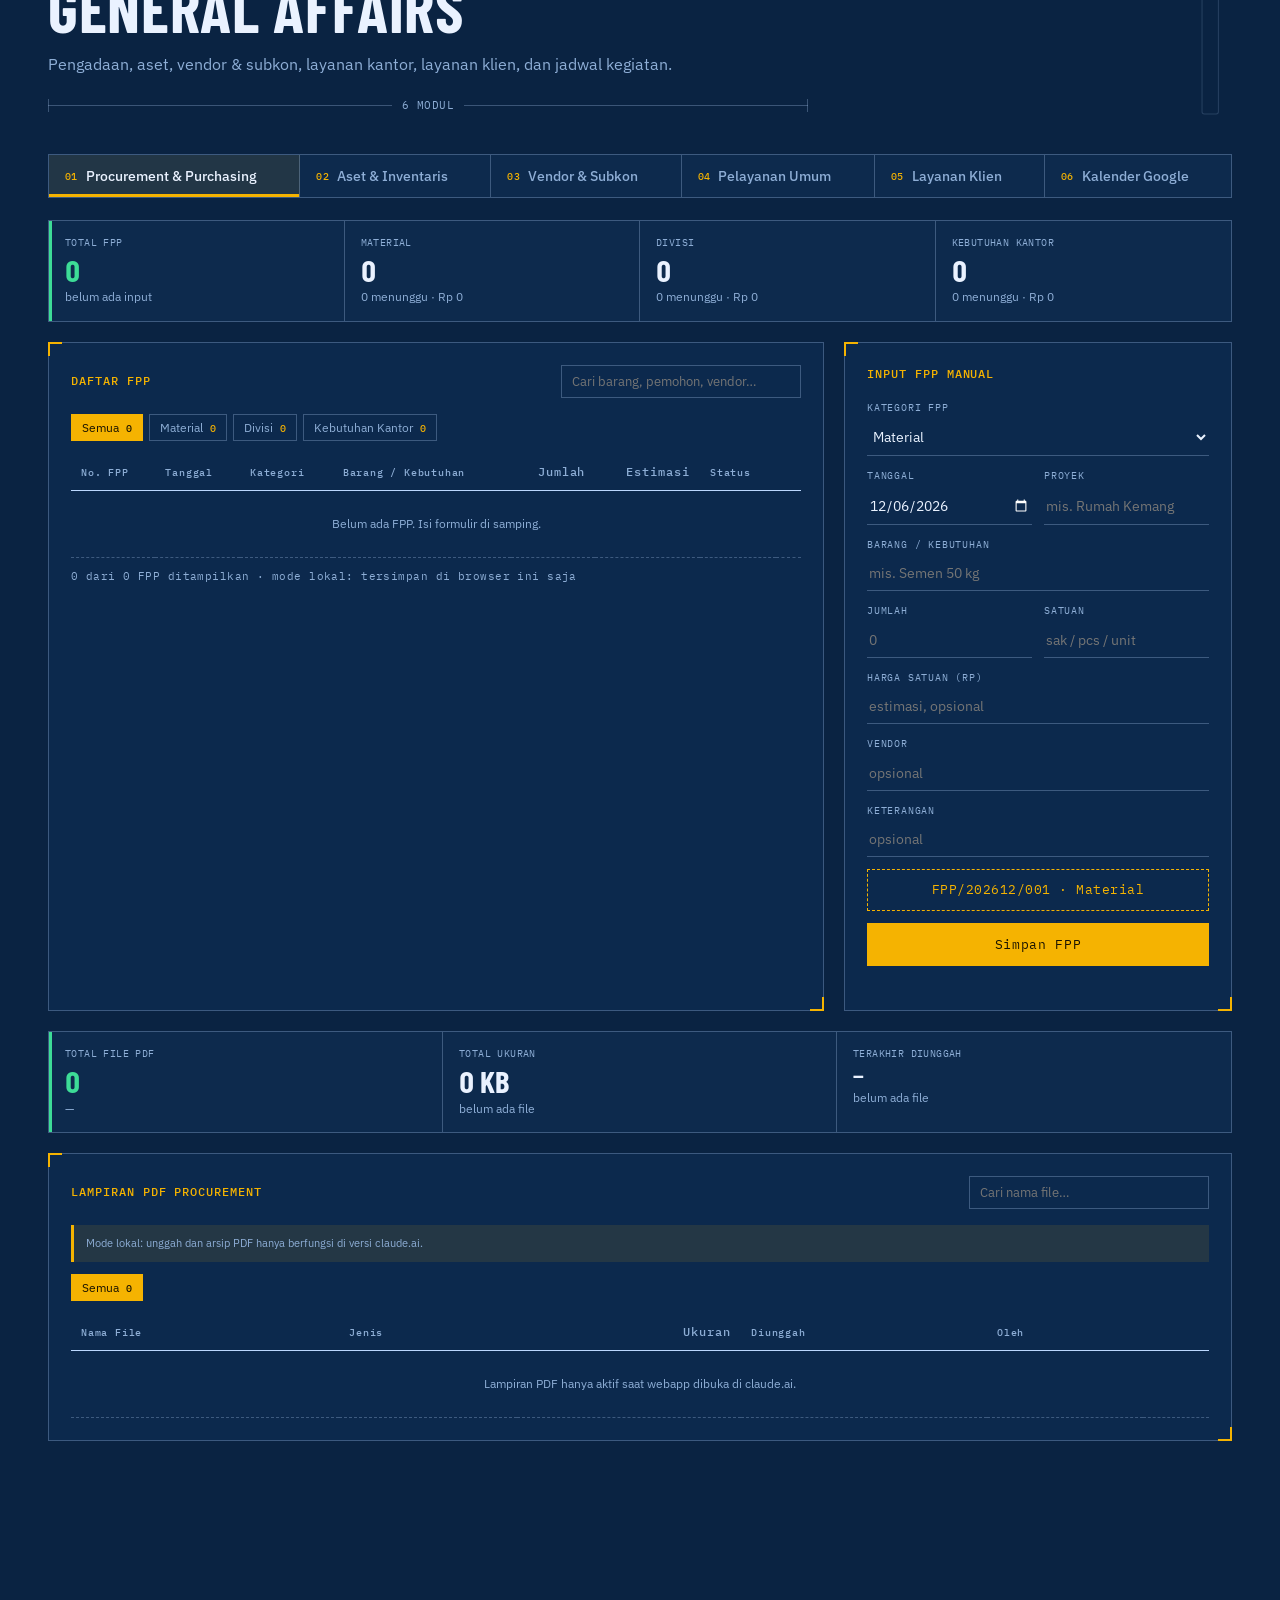
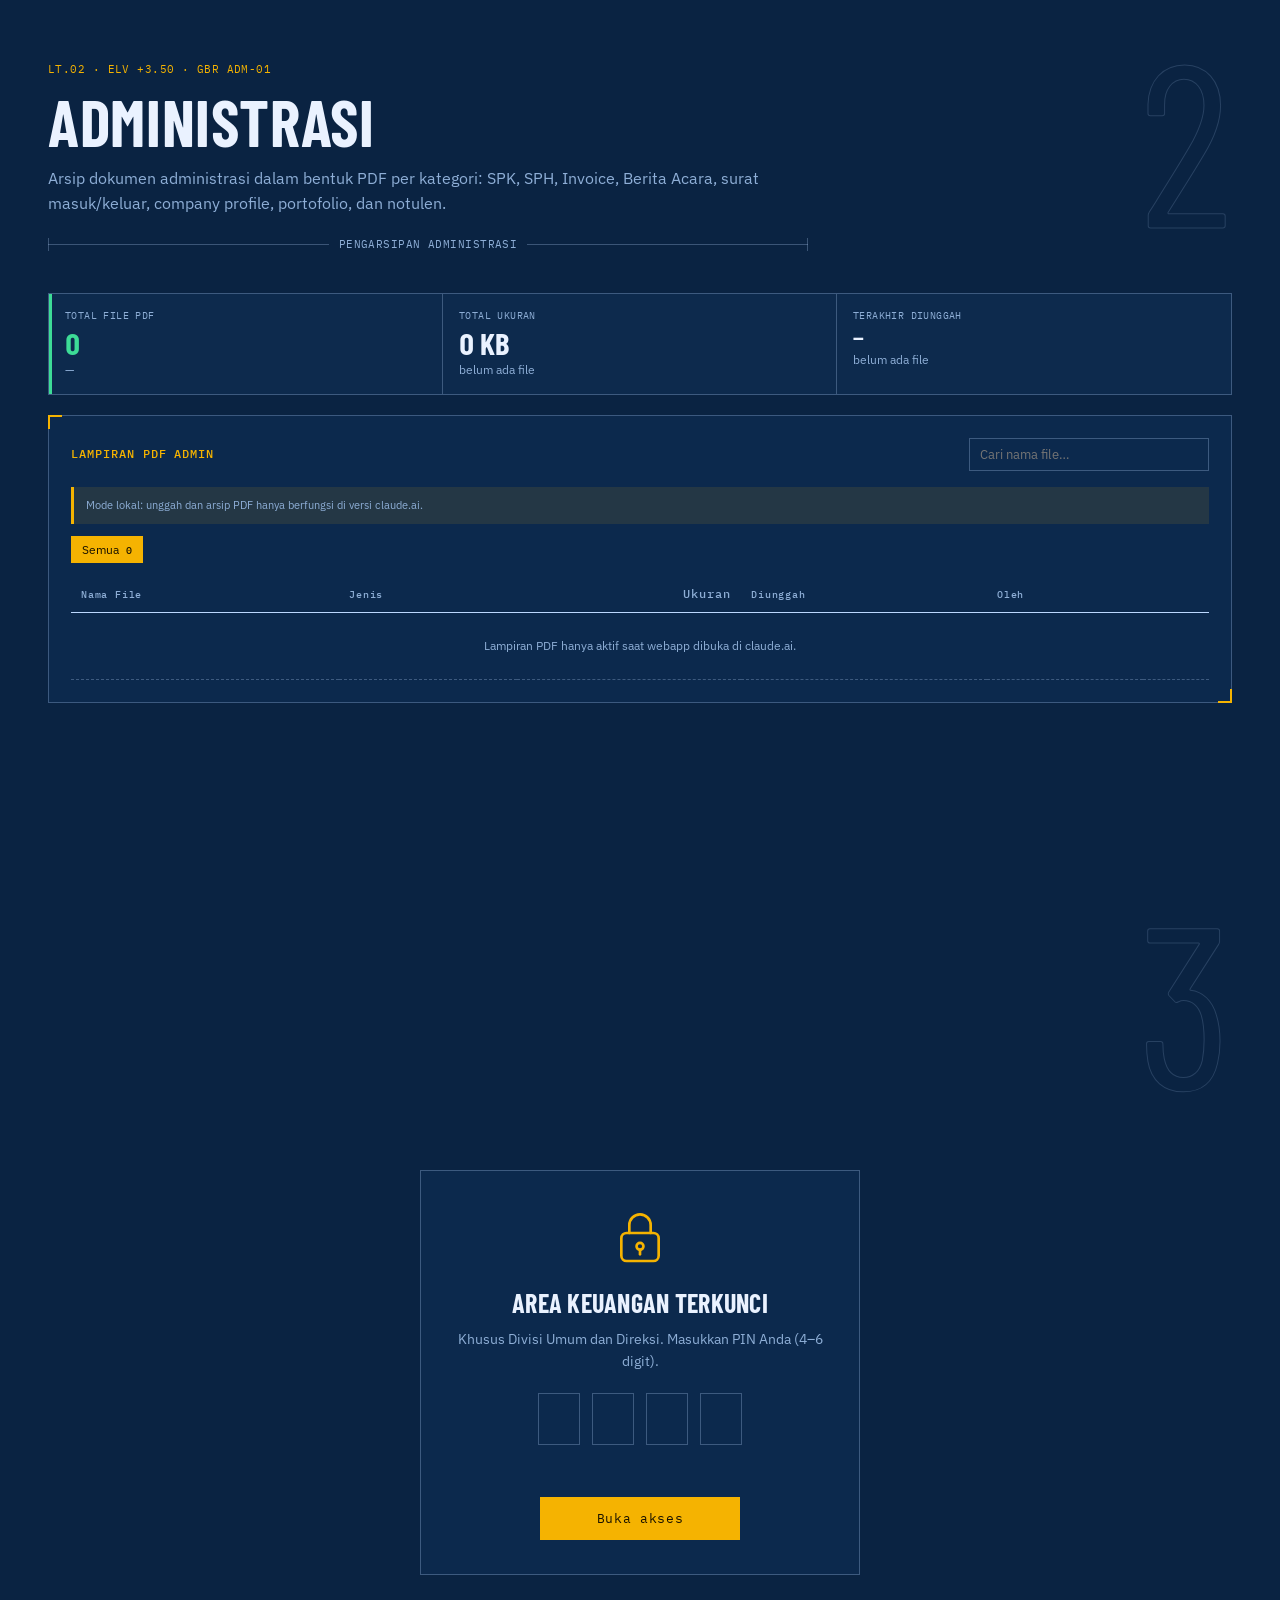
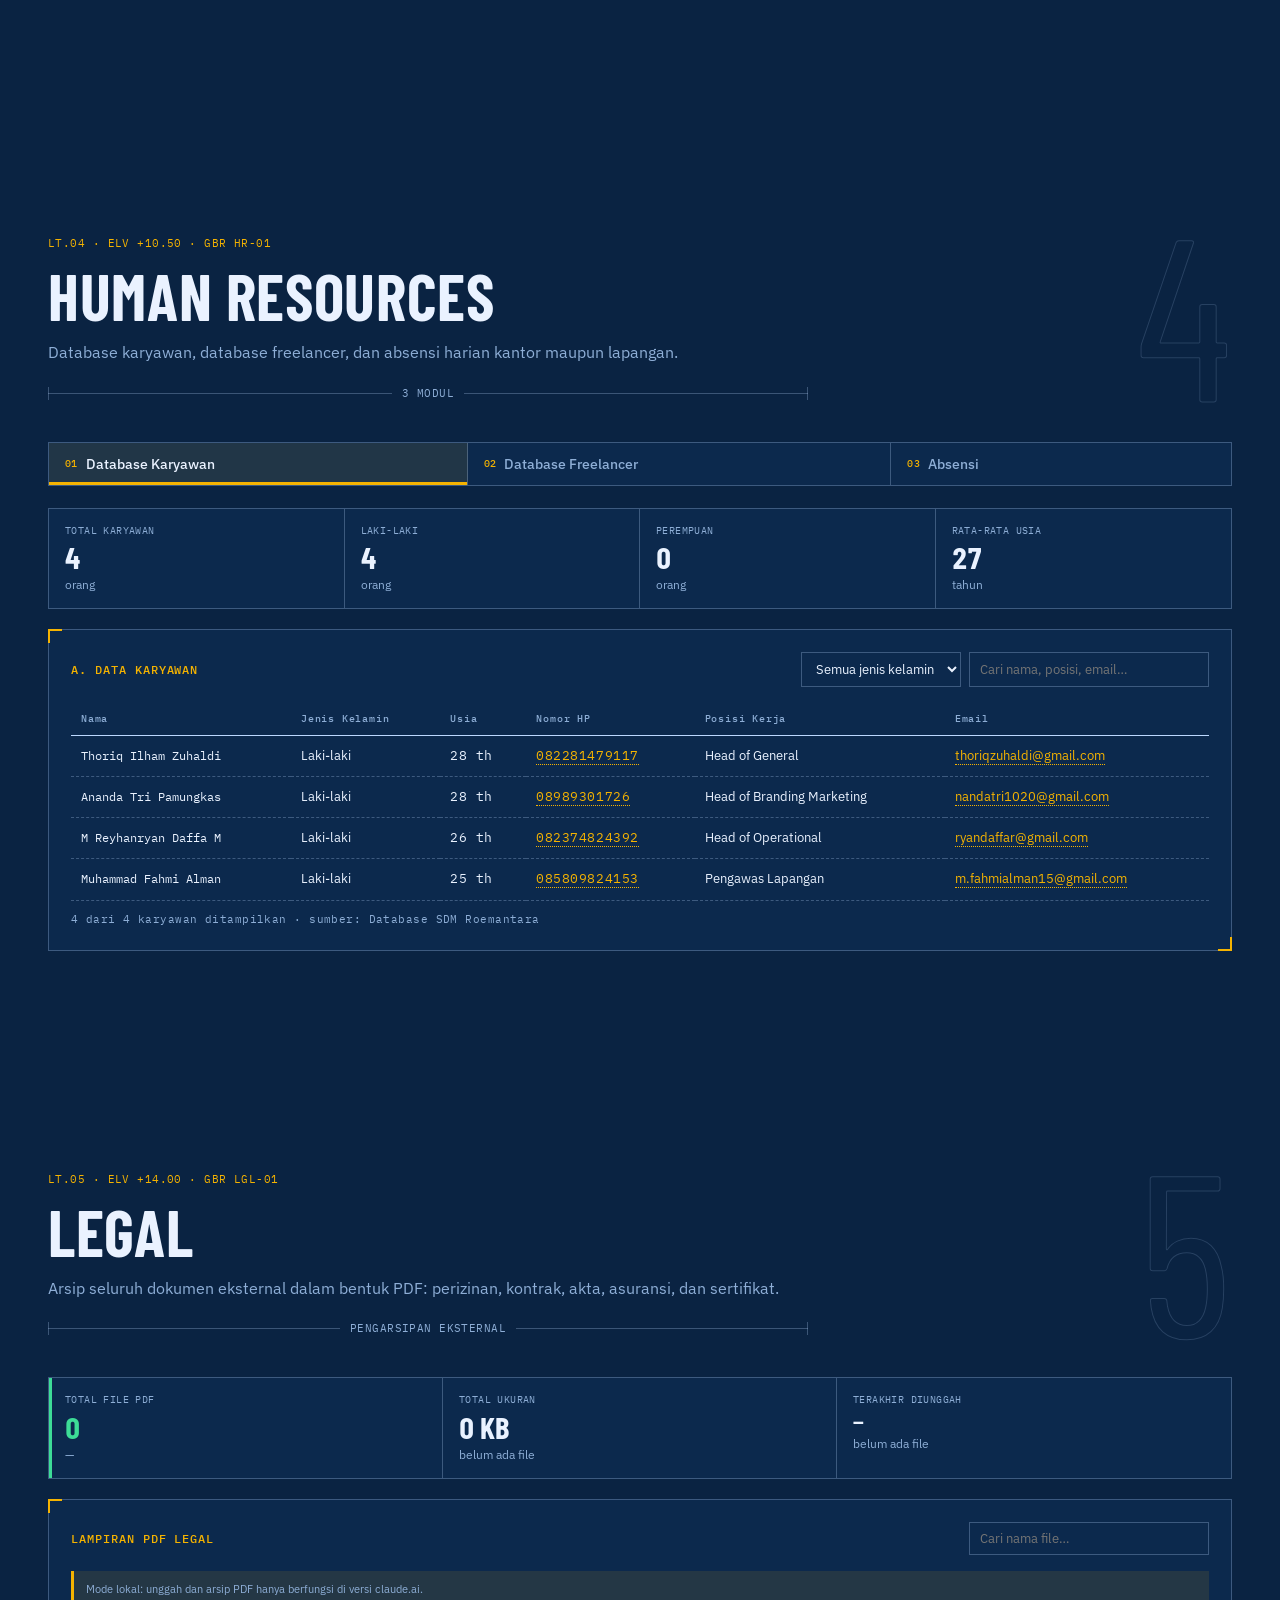
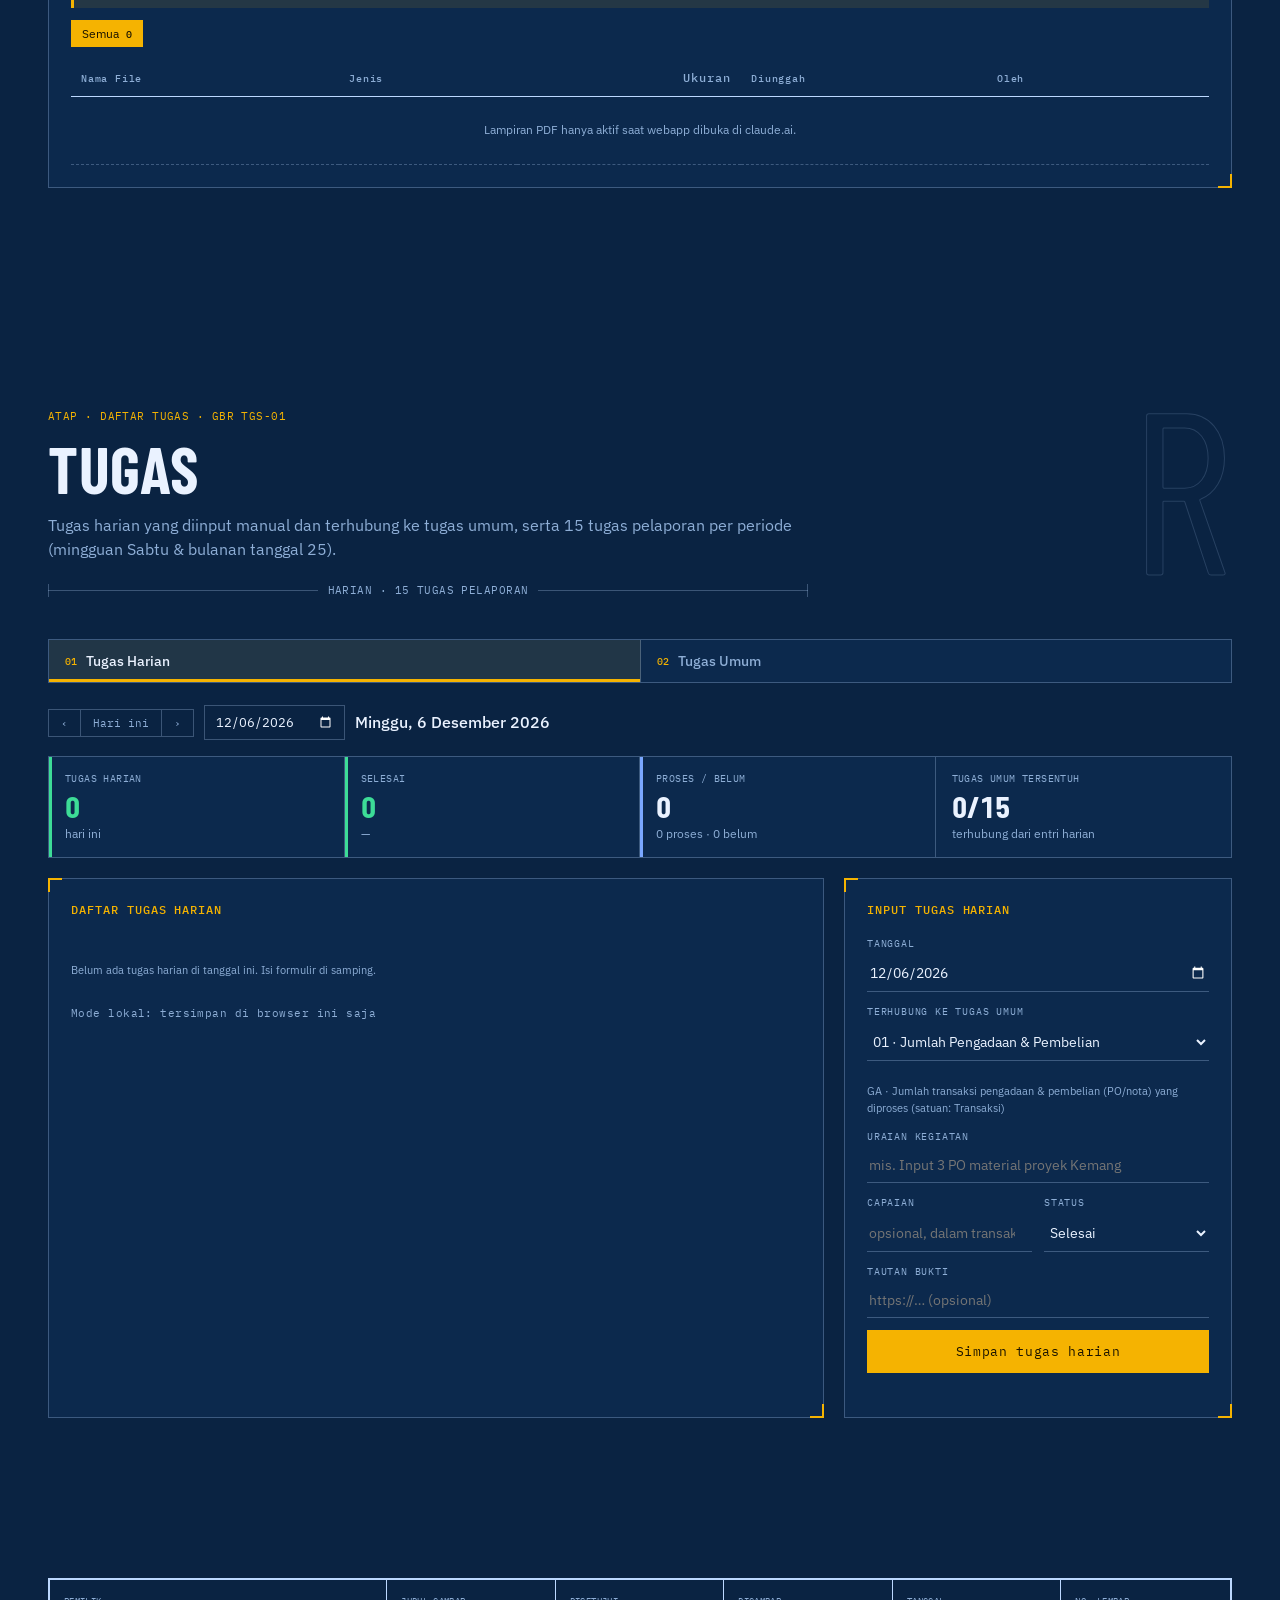
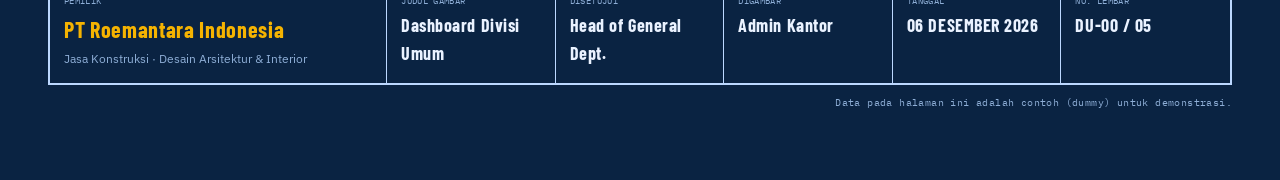
==== commit f9e63399: "Use the Roemantara logo for home-screen and browser icons Icons are generated from assets/icons/logo" ====
--- a/index.html
+++ b/index.html
@@ -6,13 +6,13 @@
   <title>Divisi Umum — Roemantara</title>
   <meta name="description" content="Webapp Divisi Umum Roemantara Indonesia: General Affairs, Administrasi, Finance & Accounting, Human Resources, dan Legal — bertema gambar kerja konstruksi arsitektur.">
   <link rel="icon" href="assets/icons/favicon-32.png" sizes="32x32" type="image/png">
-  <link rel="icon" href="assets/icons/logo.svg" type="image/svg+xml">
+  <link rel="icon" href="assets/icons/icon-192.png" sizes="192x192" type="image/png">
   <link rel="apple-touch-icon" href="assets/icons/apple-touch-icon.png">
   <link rel="manifest" href="manifest.webmanifest">
   <meta name="apple-mobile-web-app-title" content="Roemantara">
   <meta name="apple-mobile-web-app-capable" content="yes">
   <meta name="mobile-web-app-capable" content="yes">
-  <meta name="theme-color" content="#1d2024">
+  <meta name="theme-color" content="#135b46">
   <link rel="preconnect" href="https://fonts.googleapis.com">
   <link rel="preconnect" href="https://fonts.gstatic.com" crossorigin>
   <link href="https://fonts.googleapis.com/css2?family=Barlow+Condensed:wght@500;600;700&family=IBM+Plex+Mono:wght@400;500&family=IBM+Plex+Sans:wght@400;500;600&display=swap" rel="stylesheet">
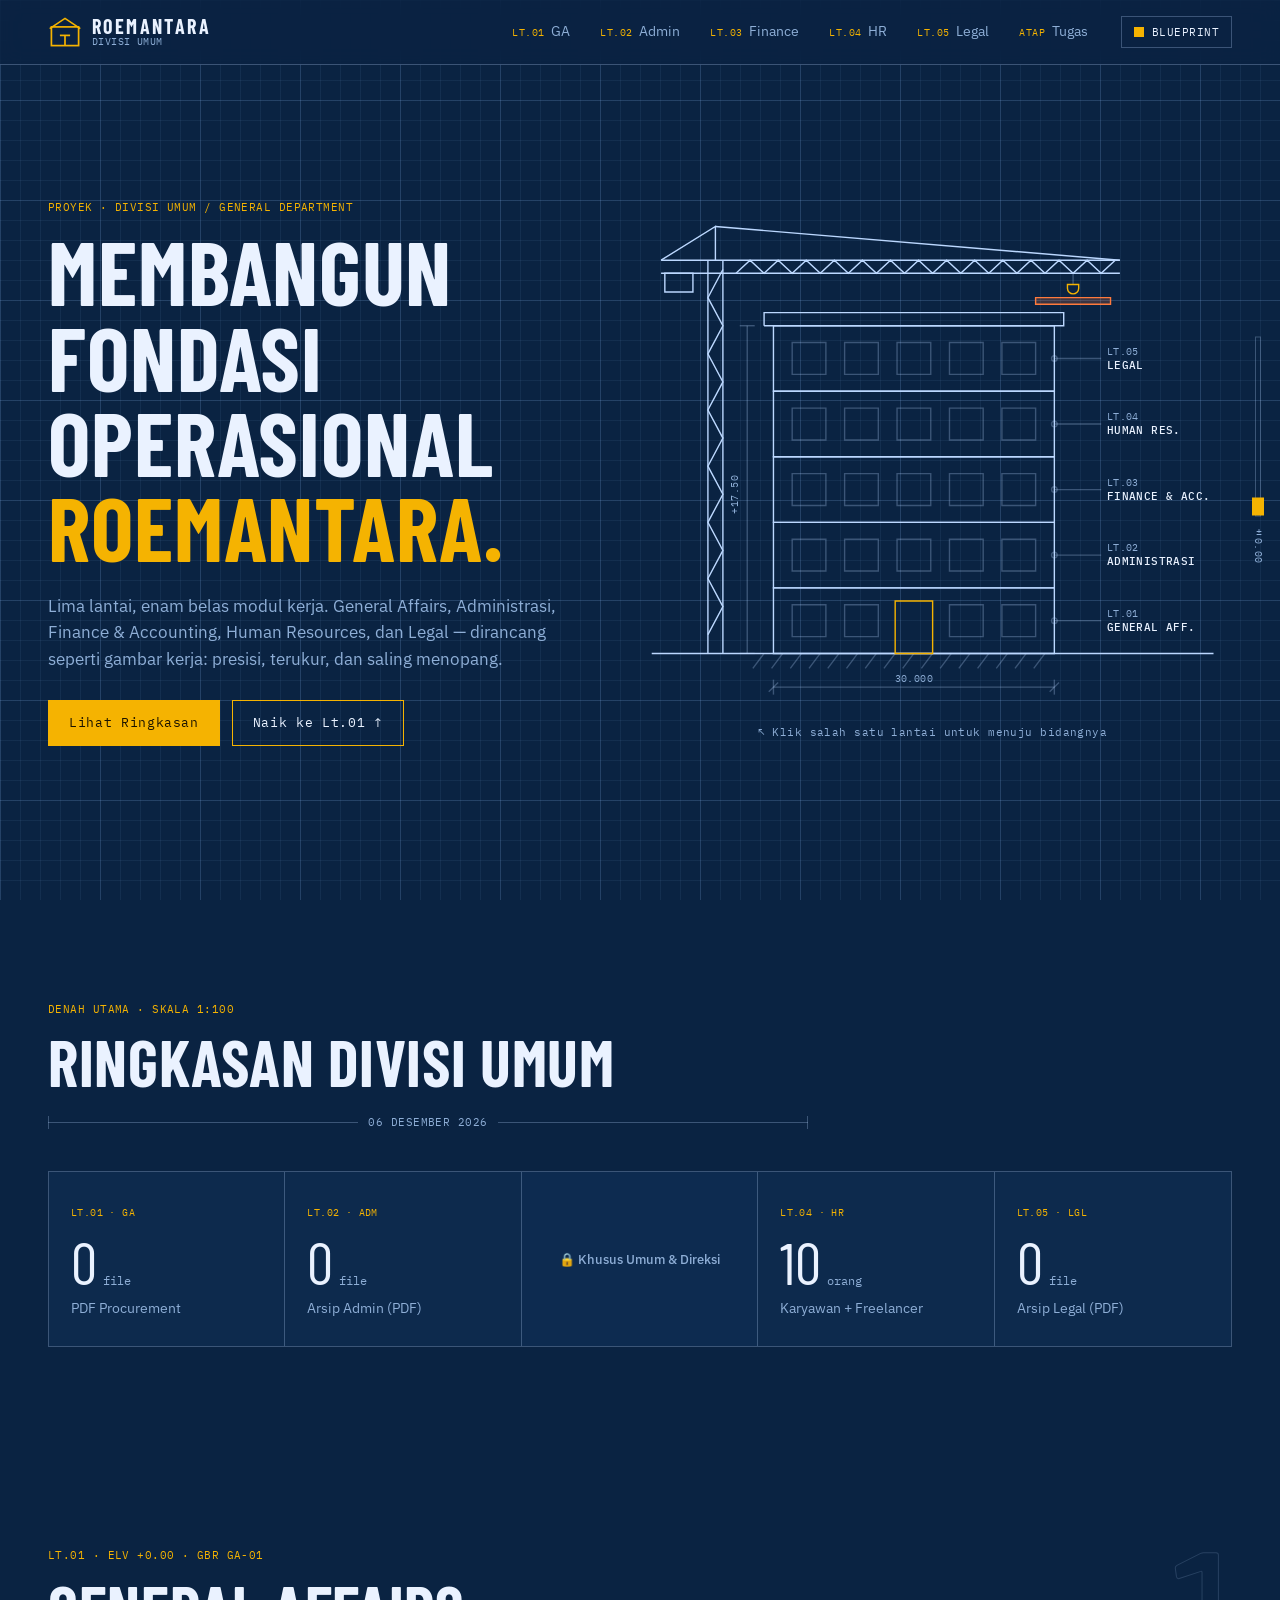
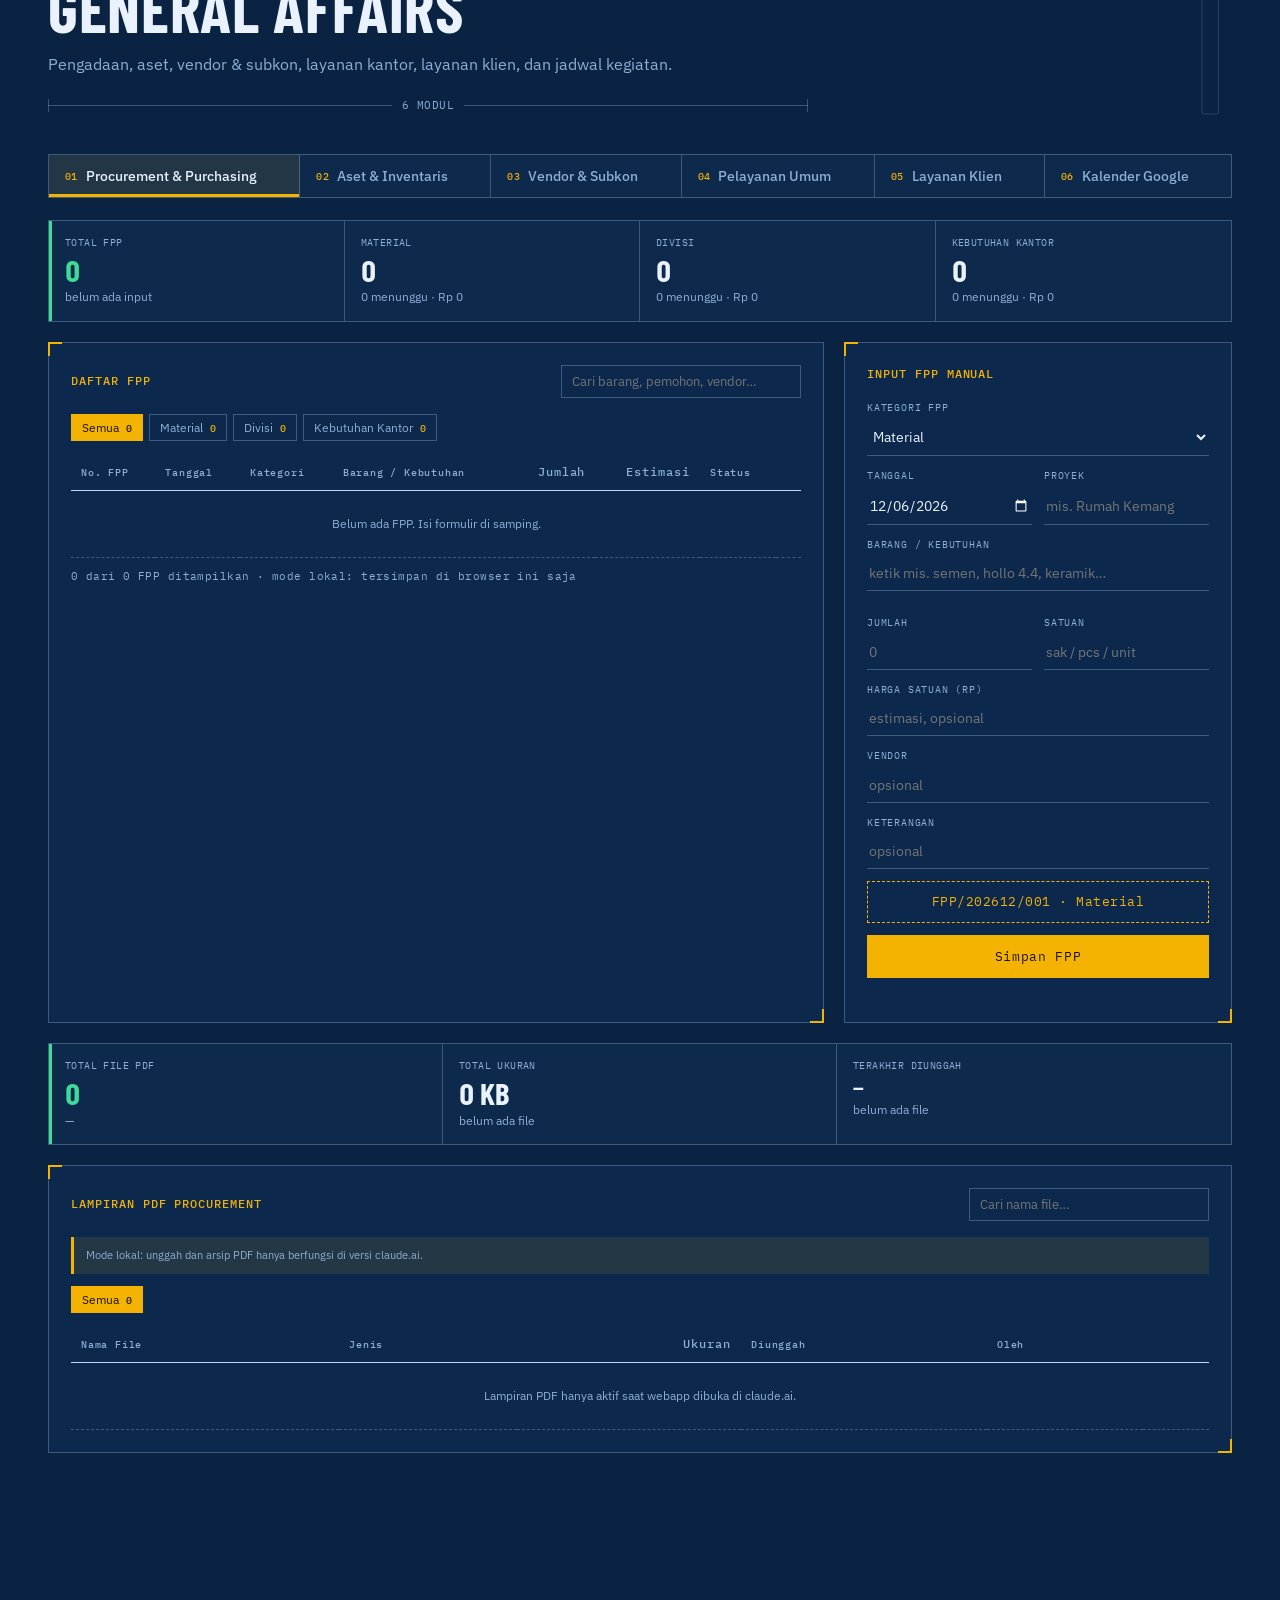
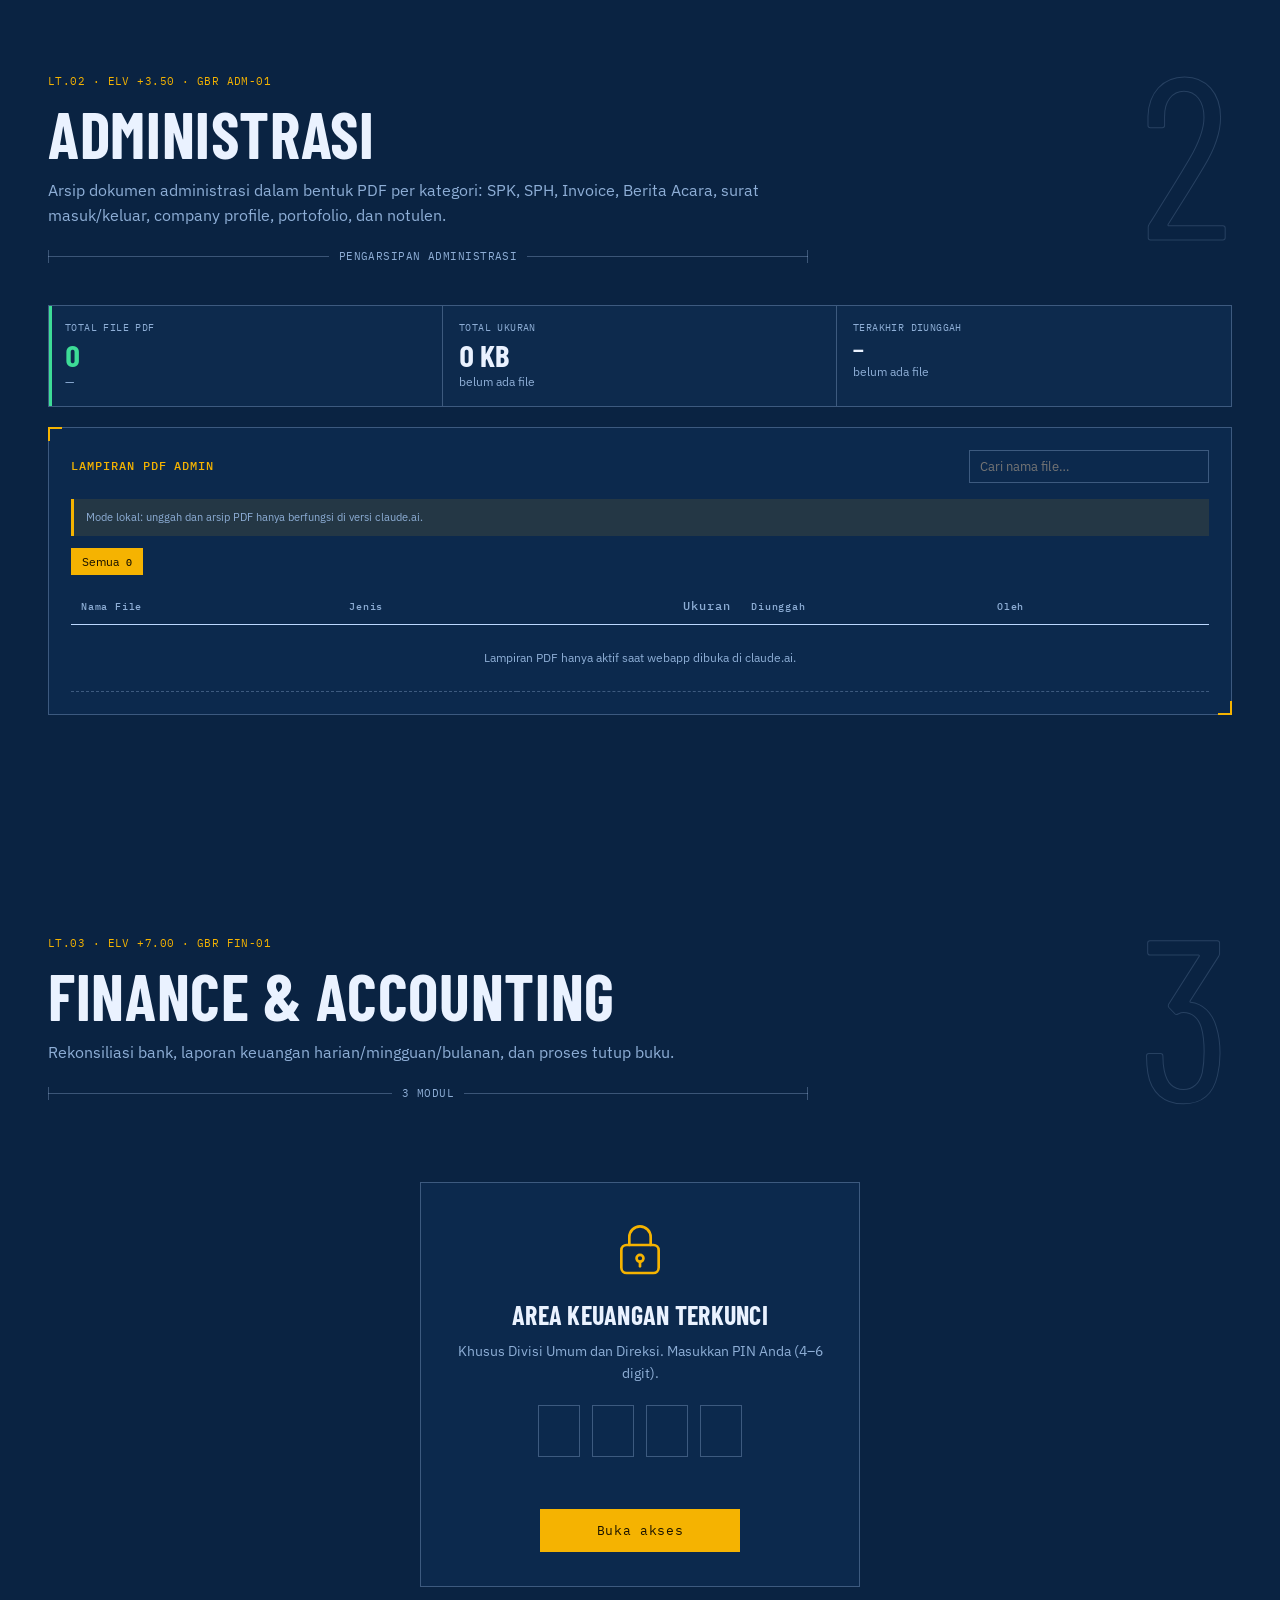
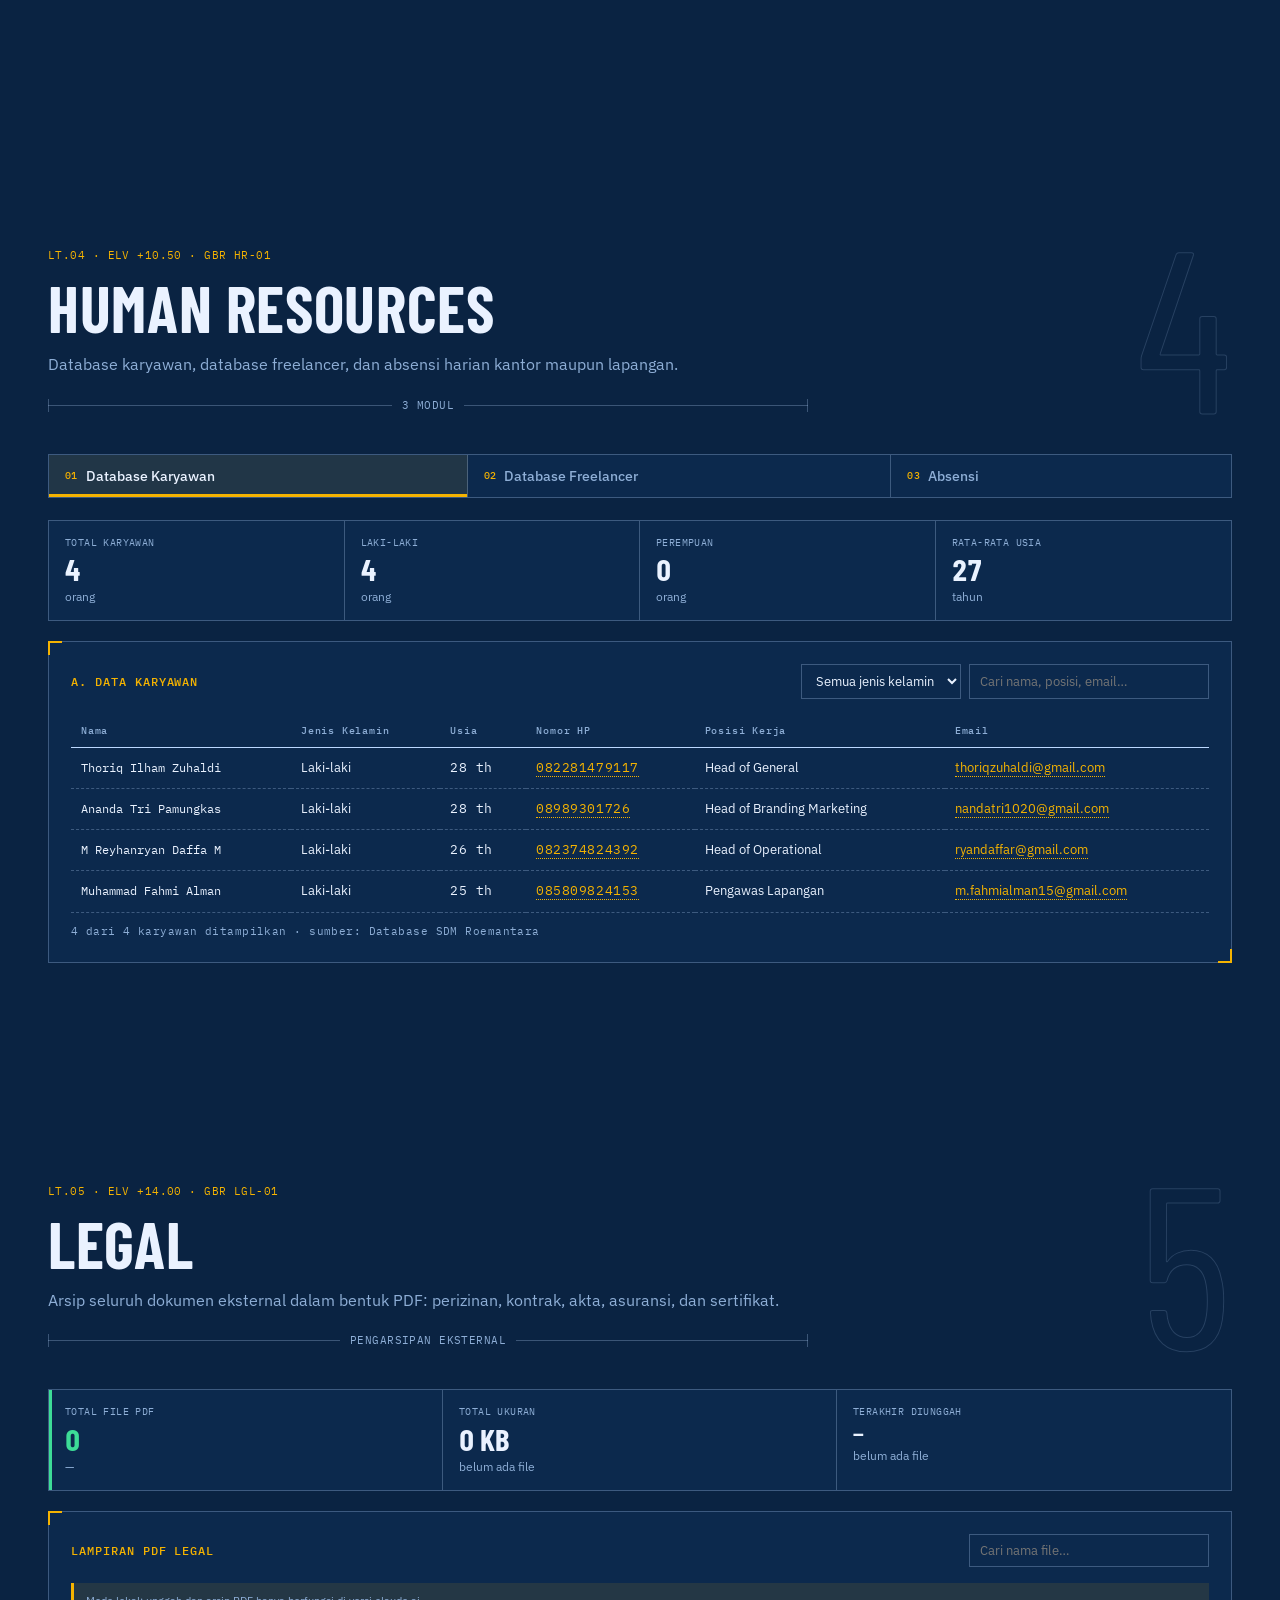
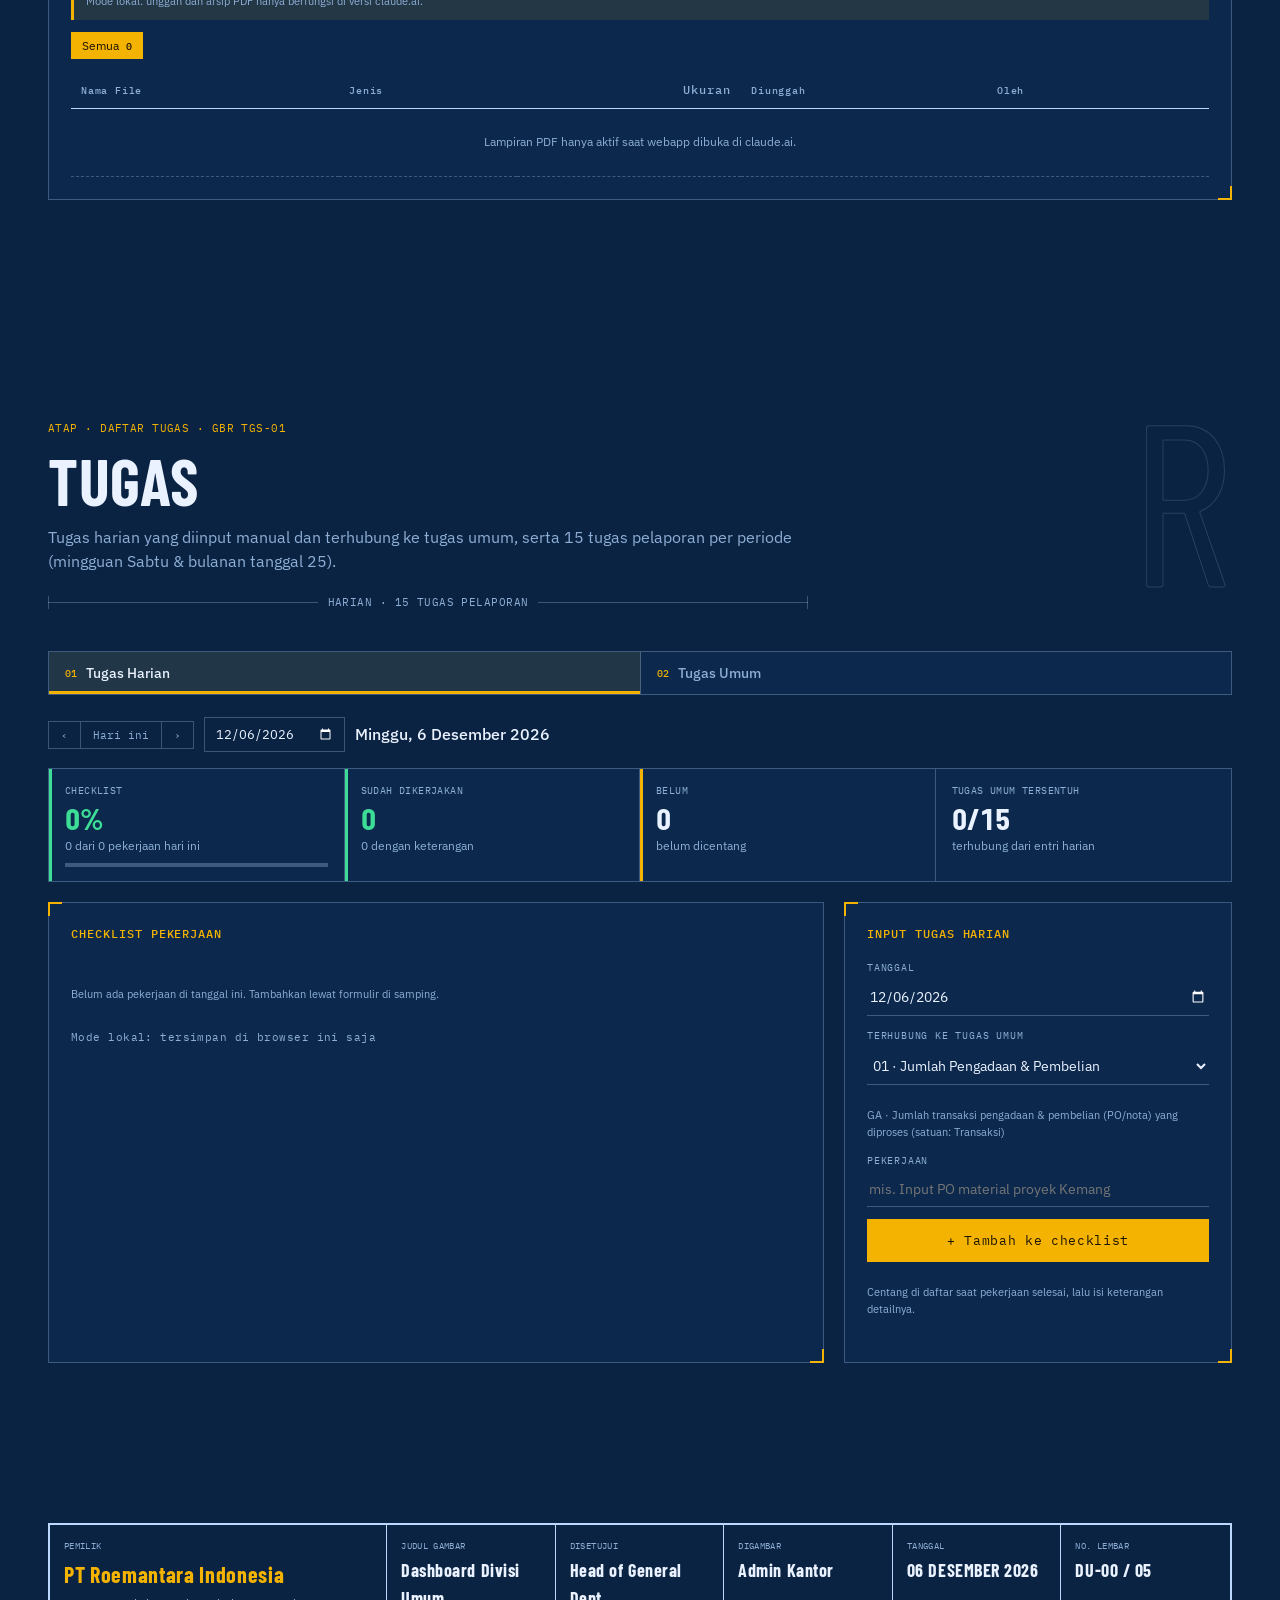
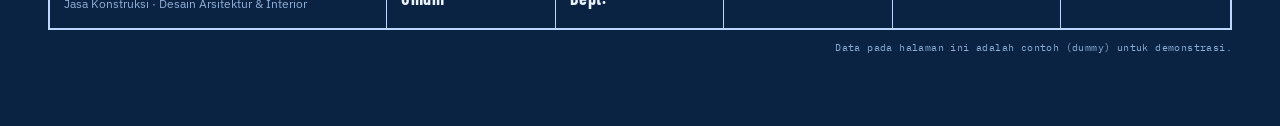
==== commit 95c6aee3: "Add unit price list from the vendor database and link it to FPP DATABASE_VENDOR_by_ROEMANTARA.xlsx b" ====
--- a/index.html
+++ b/index.html
@@ -261,6 +261,7 @@
           </table></div>
           <p class="note mono" id="vendorNote"></p>
         </article>
+        <article class="panel panel--wide" id="hargaApp"></article>
       </div>
 
       <div class="modpanel" id="ga-serv" role="tabpanel" hidden>
@@ -481,6 +482,8 @@
   <script src="assets/js/data.js"></script>
   <script src="assets/js/inventaris.js"></script>
   <script src="assets/js/tugas-data.js"></script>
+  <script src="assets/js/harga-data.js"></script>
+  <script src="assets/js/harga.js"></script>
   <script src="assets/js/store.js"></script>
   <script src="assets/js/app.js"></script>
   <script src="assets/js/pin.js"></script>
--- a/assets/css/style.css
+++ b/assets/css/style.css
@@ -1018,3 +1018,48 @@
 /* Kolom grid & kontrol form tidak boleh melebar karena isi panjang */
 .grid > * { min-width: 0; }
 .form label, .form input, .form select { min-width: 0; max-width: 100%; }
+
+/* ---------- Tugas harian: checklist ---------- */
+.hr-check { grid-template-columns: auto minmax(0, 1fr) auto; align-items: start; }
+.hr-box { position: relative; display: grid; cursor: pointer; padding-top: 2px; }
+.hr-box input { position: absolute; opacity: 0; width: 100%; height: 100%; margin: 0; cursor: pointer; }
+.hr-box span { width: 26px; height: 26px; border: 1.5px solid var(--ink); display: grid; place-items: center; background: transparent; transition: background .2s, border-color .2s, transform .2s var(--ease); }
+.hr-box svg { width: 18px; height: 18px; fill: none; stroke: currentColor; stroke-width: 2.6; stroke-linecap: square; stroke-dasharray: 24; stroke-dashoffset: 24; transition: stroke-dashoffset .35s var(--ease) .05s; }
+.hr-box input:checked + span { background: var(--ok); border-color: var(--ok); color: #fff; transform: scale(1.05); }
+.hr-box input:checked + span svg { stroke-dashoffset: 0; }
+.hr-box input:focus-visible + span { outline: 2px solid var(--accent); outline-offset: 2px; }
+.hr-box:hover span { border-color: var(--ok); }
+.hr-check { border-left-color: var(--warn); }
+.hr-check.is-done { border-left-color: var(--ok); }
+.hr-check.is-done .hr-text { text-decoration: line-through; text-decoration-thickness: 1.5px; color: var(--muted); }
+.hr-note-in { width: 100%; margin-top: 4px; resize: none; overflow: hidden; min-height: 34px; font: 13px/1.45 var(--f-body); color: var(--ink); background: transparent; border: 0; border-bottom: 1px dashed var(--line-soft); padding: 6px 2px; }
+.hr-note-in:focus { outline: none; border-bottom: 1px solid var(--accent); }
+.hr-check.is-done .hr-note-in { border-bottom-style: solid; }
+.hr-prog { display: block; height: 4px; margin-top: 6px; background: var(--line-soft); }
+.hr-prog > i { display: block; height: 100%; background: var(--ok); transition: width .6s var(--ease); }
+@media (max-width: 720px) {
+  .hr-check { grid-template-columns: auto minmax(0, 1fr); }
+  .hr-check .mini-btn { grid-column: 2; justify-self: start; }
+}
+
+/* ---------- Harga satuan material & sambungan FPP ---------- */
+.hg-tools { margin-bottom: 14px; }
+.hg-vp { display: inline-block; margin: 2px 6px 2px 0; padding: 2px 7px; border: 1px solid var(--line-soft); font-size: 12px; white-space: nowrap; }
+.hg-vp b { font-weight: 600; }
+.hg-vp.is-best { border-color: var(--ok); color: var(--ok); }
+.hg-vp.is-best::after { content: " termurah"; font: 10px var(--f-mono); }
+.hg-vp.is-q { border-style: dashed; border-color: var(--warn); }
+.hg-more { margin-top: 12px; }
+.hg-link { display: inline-block; margin-top: 4px; appearance: none; background: none; border: 1px solid var(--blue, #2c5d8a); color: var(--blue, #2c5d8a); font: 500 10.5px var(--f-mono); padding: 2px 7px; cursor: pointer; }
+.hg-link:hover { background: var(--blue, #2c5d8a); color: #fff; }
+.fpp__form { position: relative; }
+.fpp__sug { list-style: none; margin: -8px 0 0; padding: 0; border: 1px solid var(--ink); background: var(--panel); max-height: 300px; overflow: auto; position: relative; z-index: 5; box-shadow: 4px 4px 0 rgba(29, 32, 36, .12); }
+.fpp__sug li { padding: 8px 10px; cursor: pointer; border-bottom: 1px dashed var(--line-soft); display: grid; gap: 2px; }
+.fpp__sug li:last-child { border-bottom: 0; }
+.fpp__sug li b { font: 500 13px/1.3 var(--f-body); }
+.fpp__sug li small { font: 11px var(--f-mono); color: var(--muted); }
+.fpp__sug li:hover, .fpp__sug li.is-sel { background: rgba(44, 93, 138, .08); }
+.fpp__opts { display: flex; flex-wrap: wrap; gap: 6px; align-items: center; margin-top: -4px; }
+.fpp__opt { appearance: none; background: transparent; border: 1px solid var(--line-soft); padding: 5px 9px; font: 12px var(--f-body); color: var(--ink); cursor: pointer; }
+.fpp__opt b { font-weight: 600; }
+.fpp__opt[aria-pressed="true"] { background: var(--ink); border-color: var(--ink); color: var(--panel); }
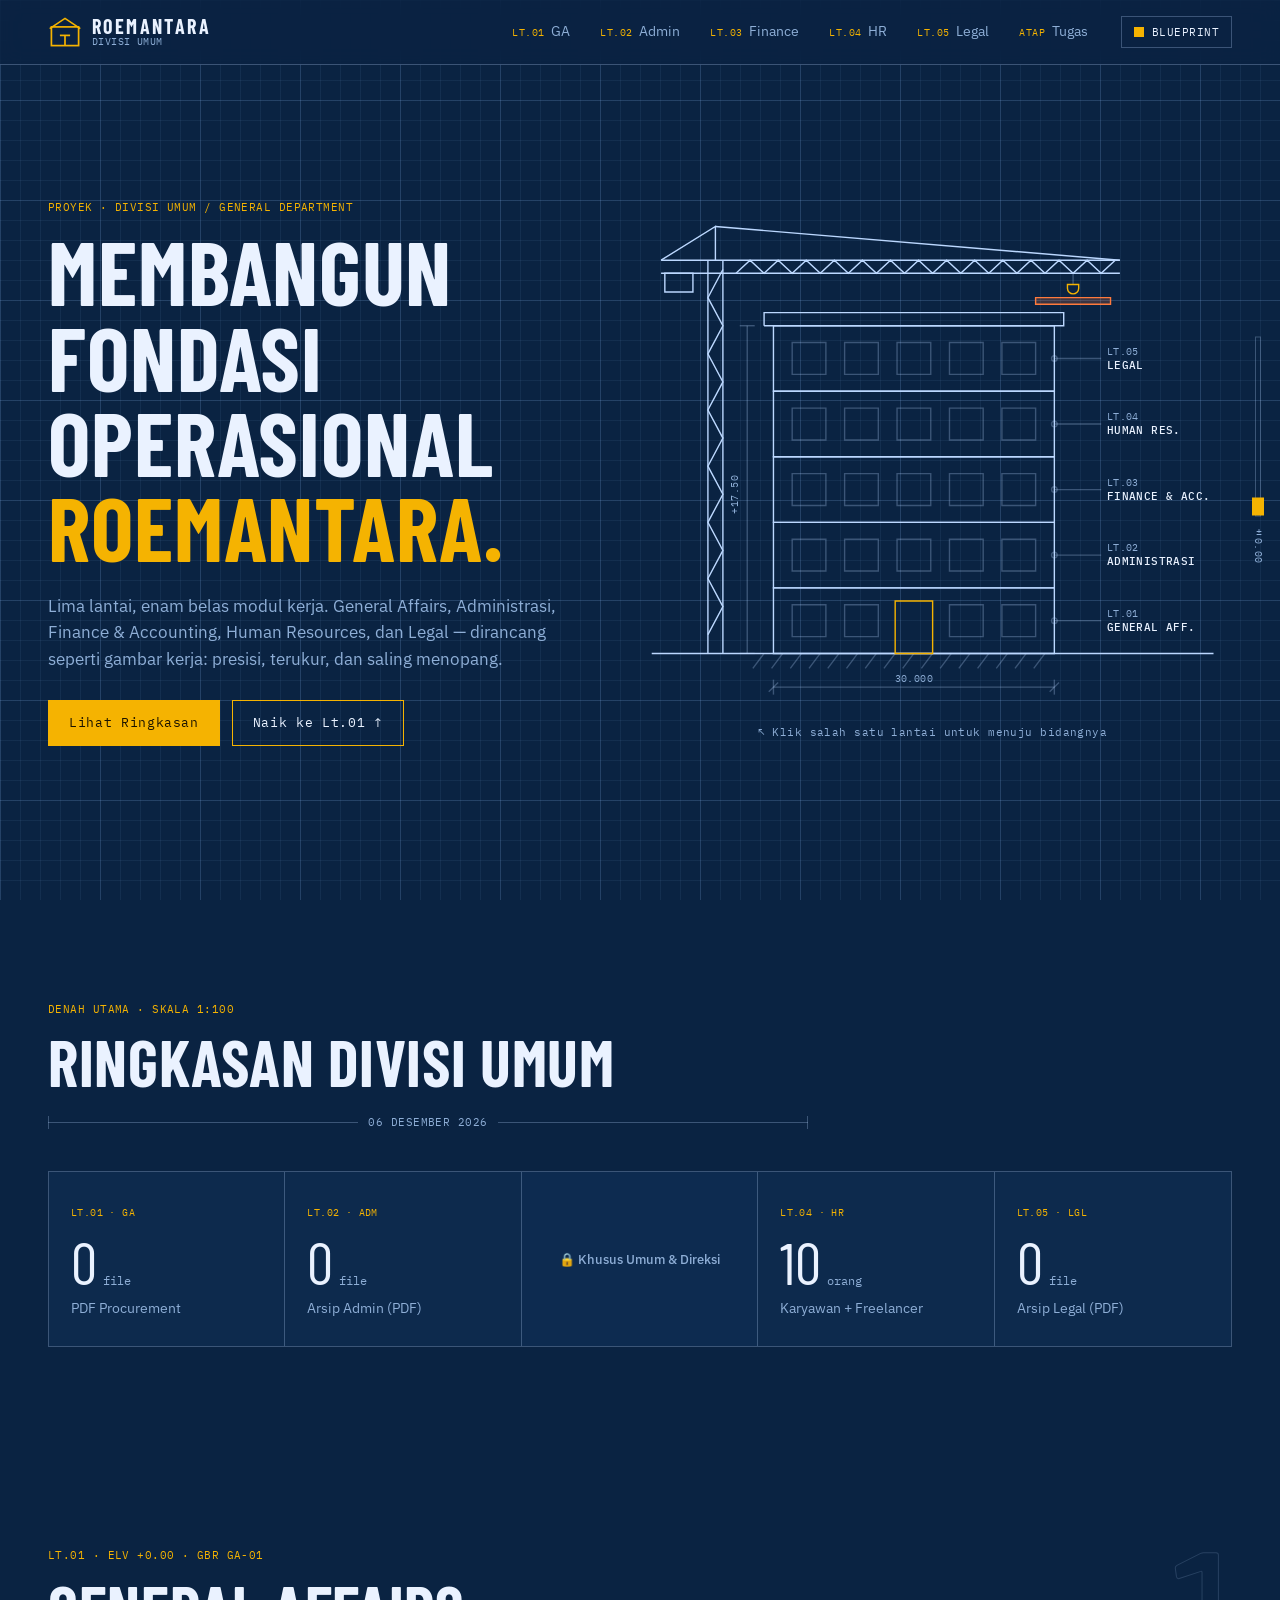
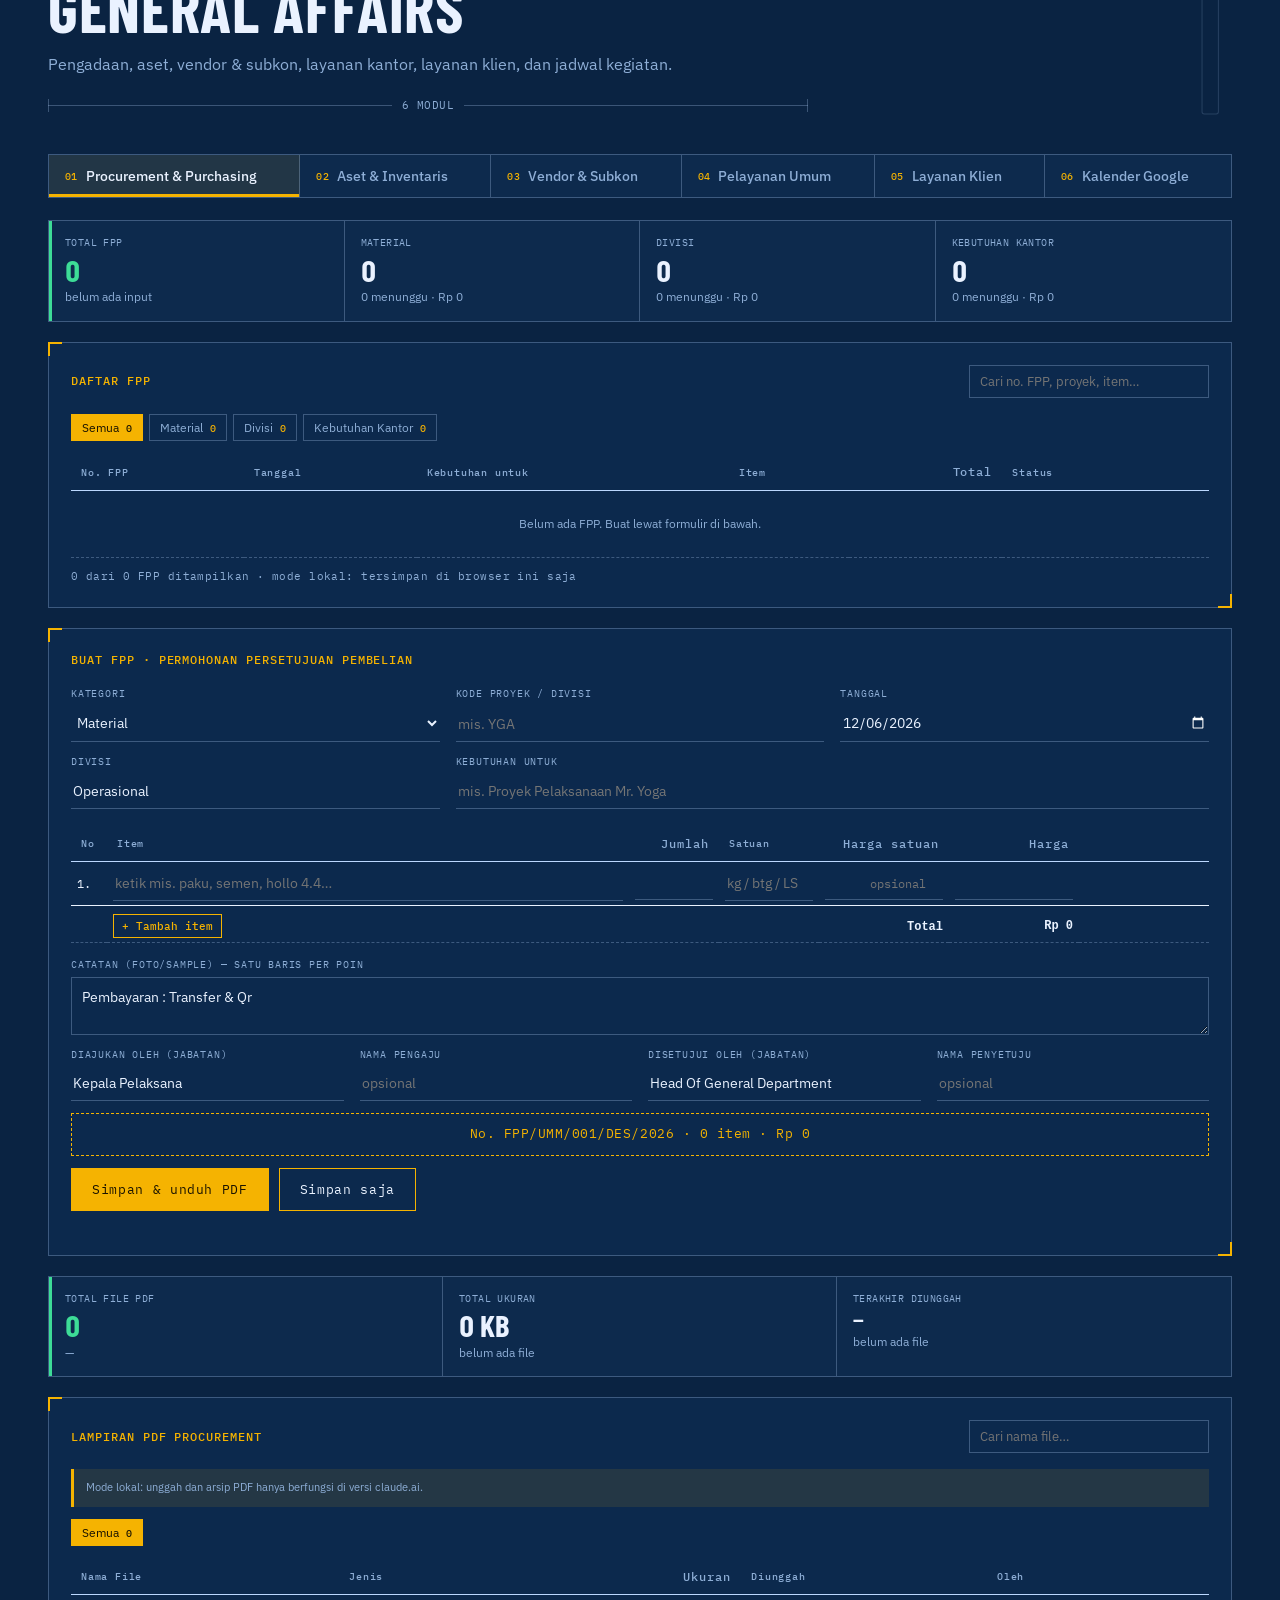
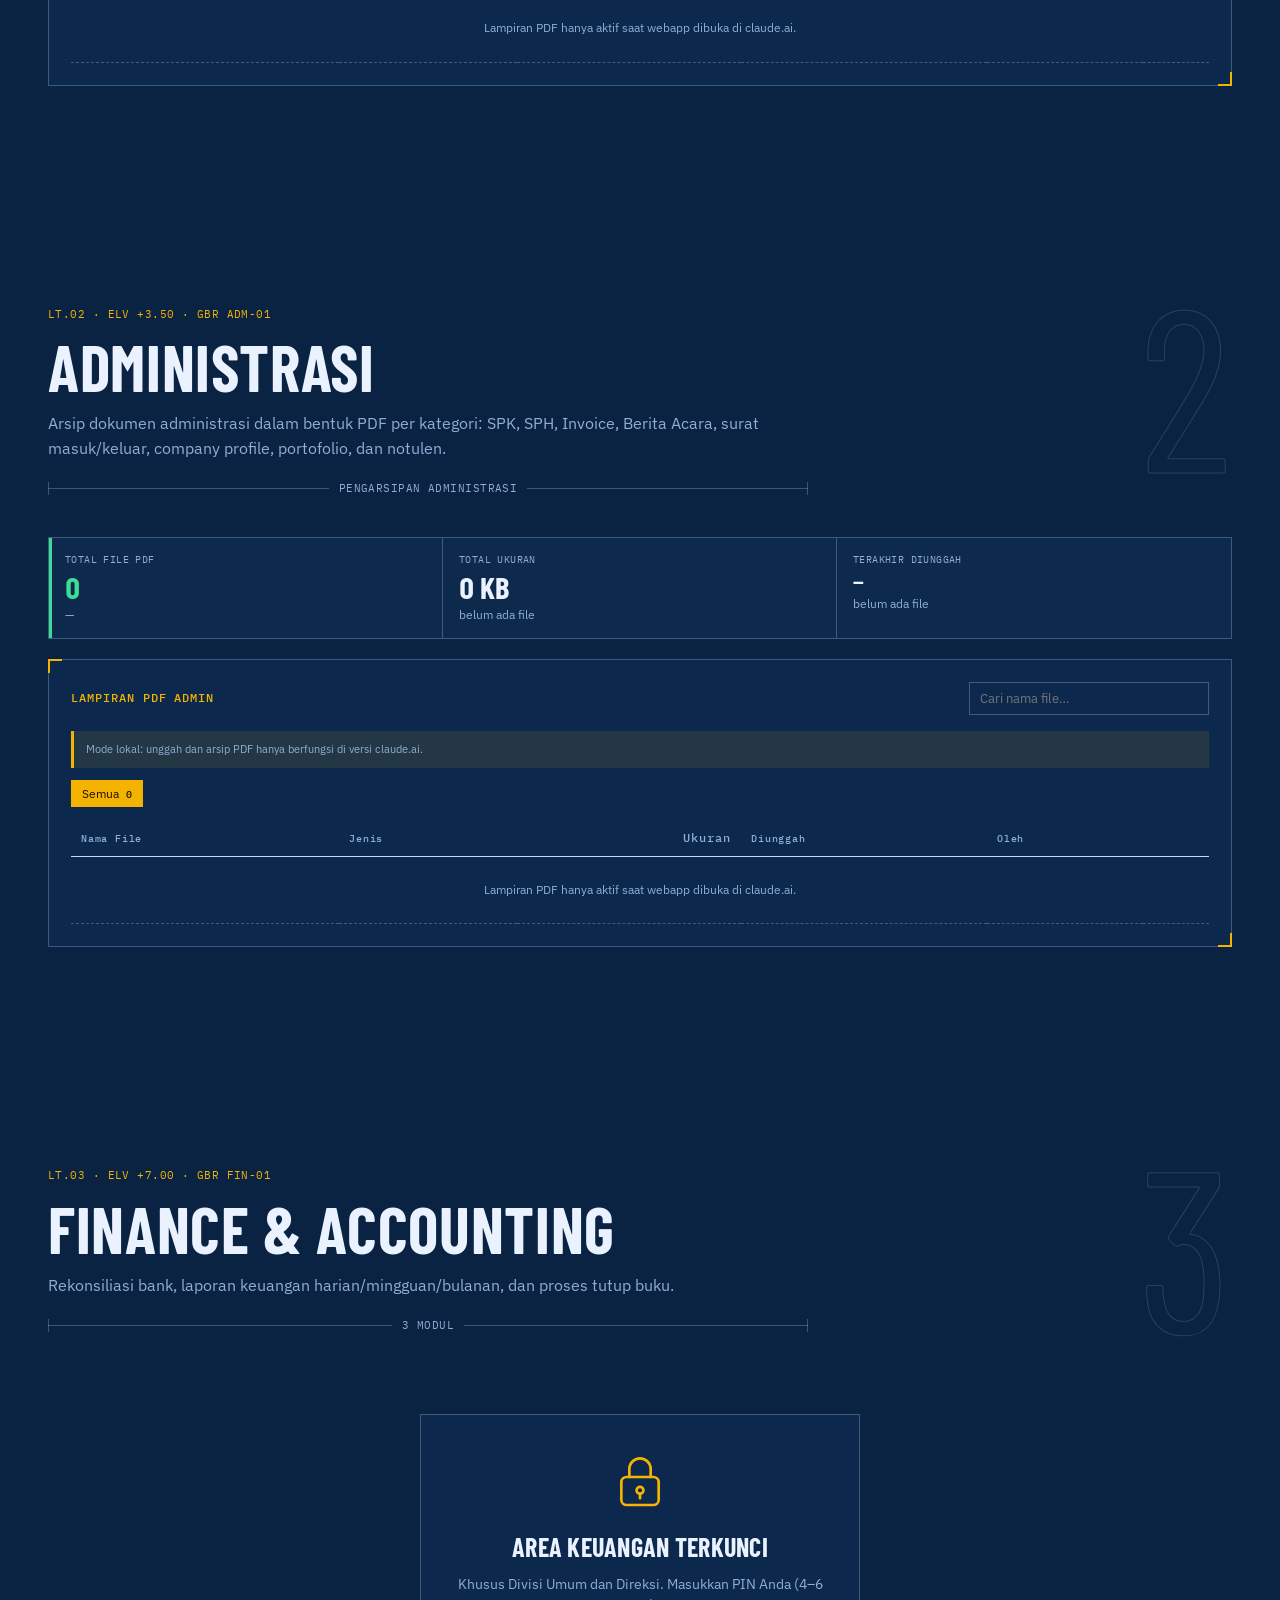
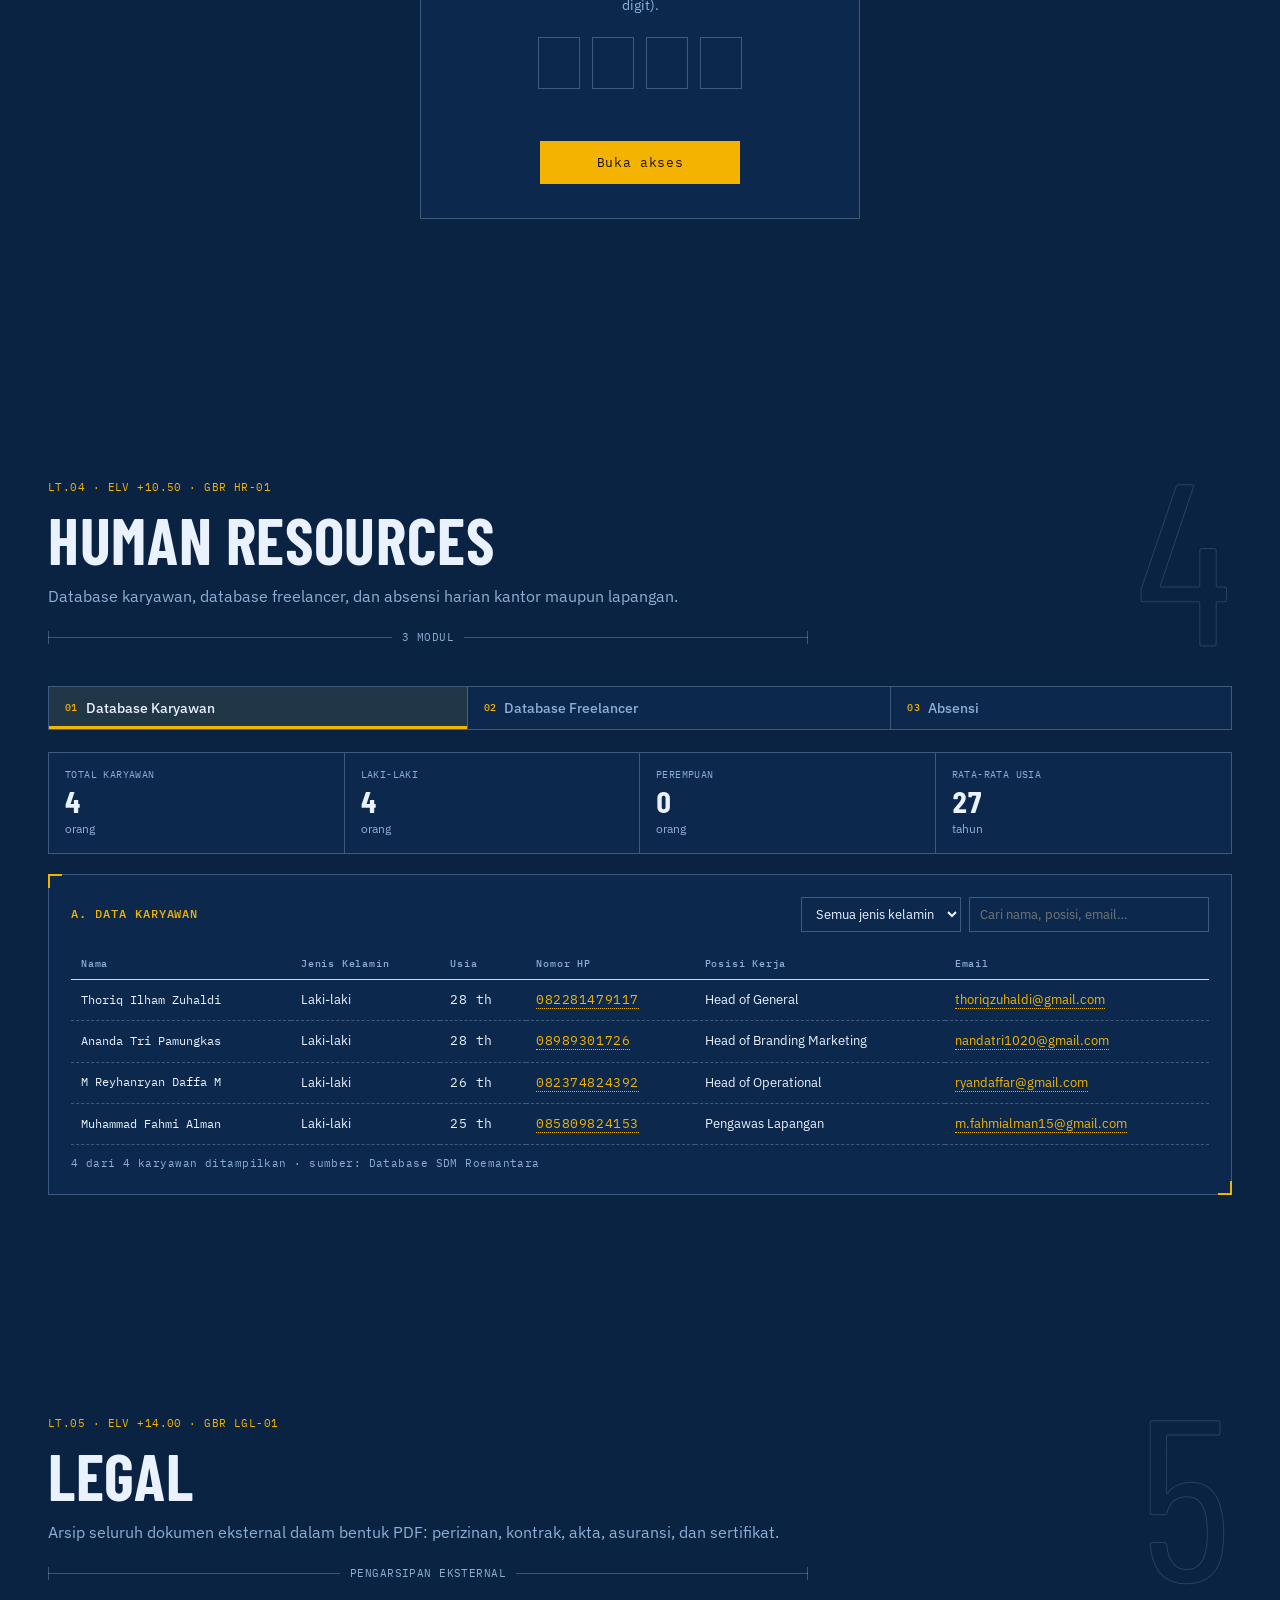
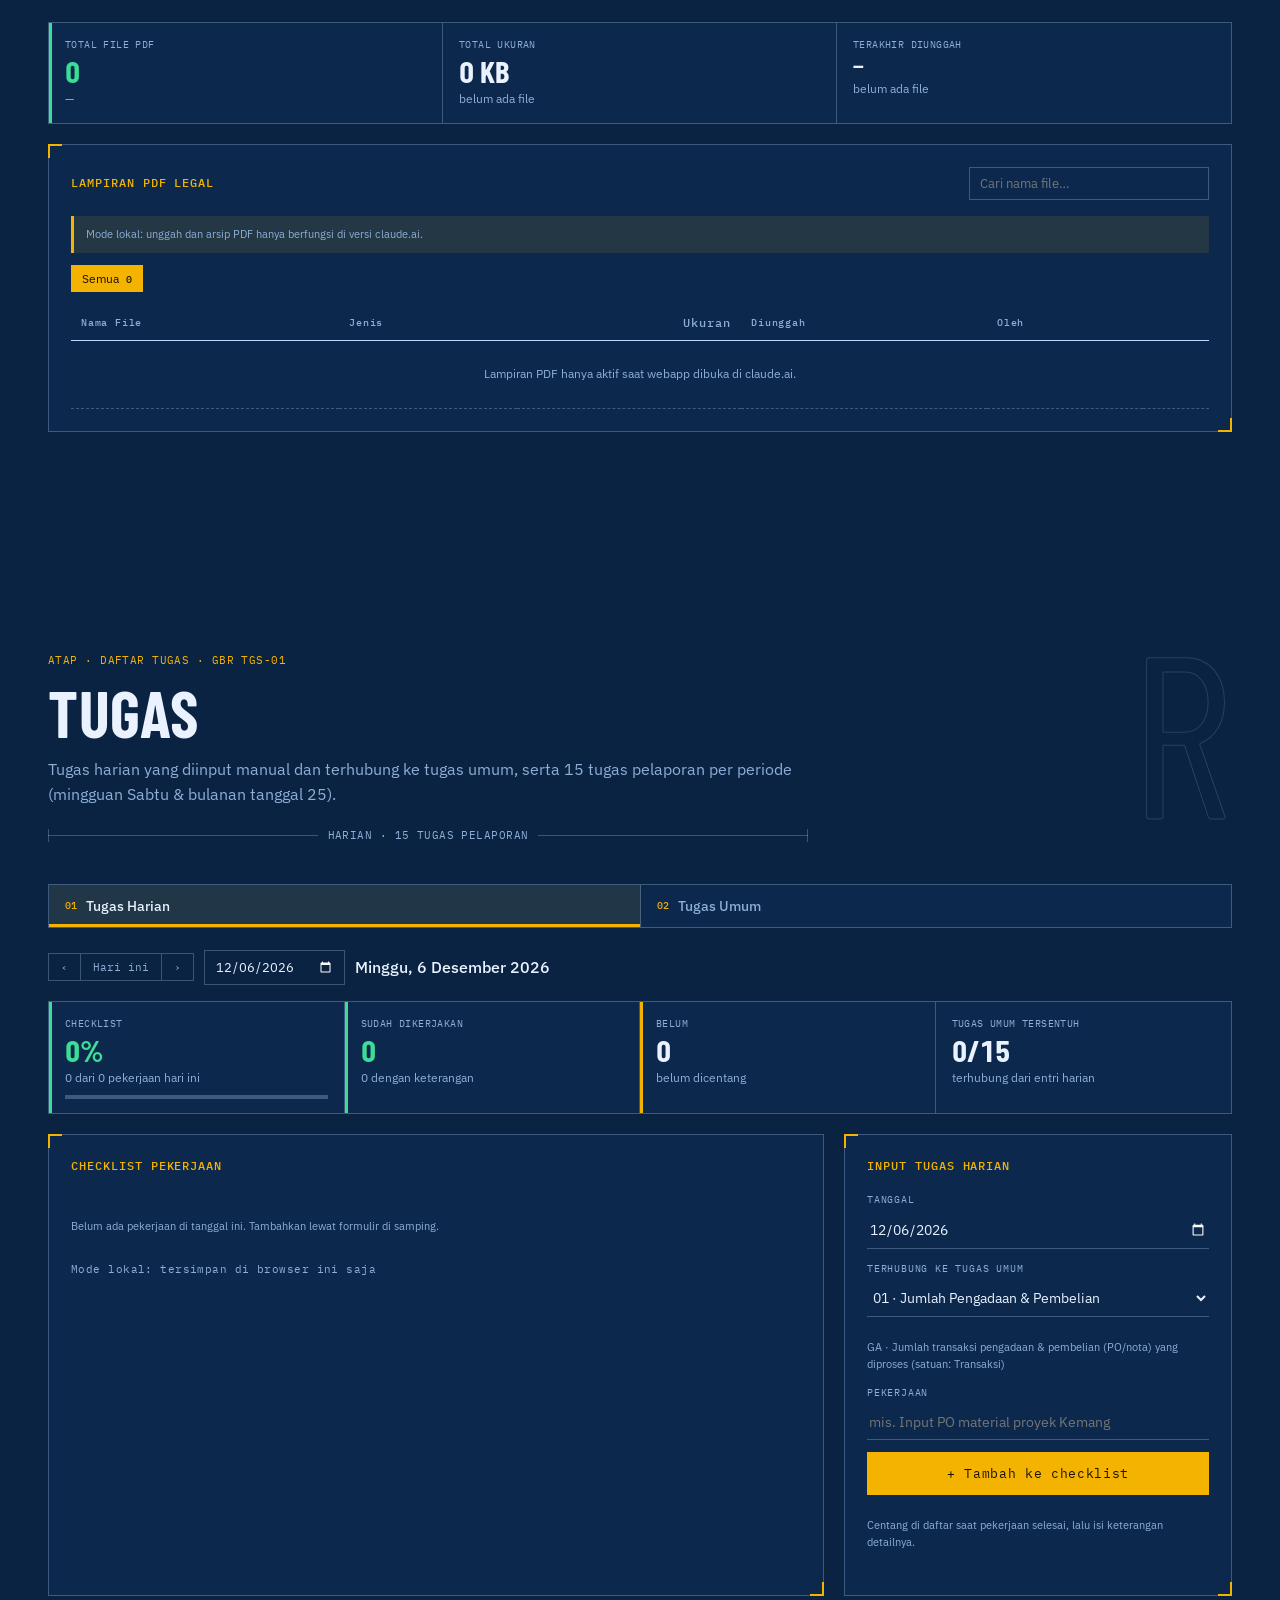
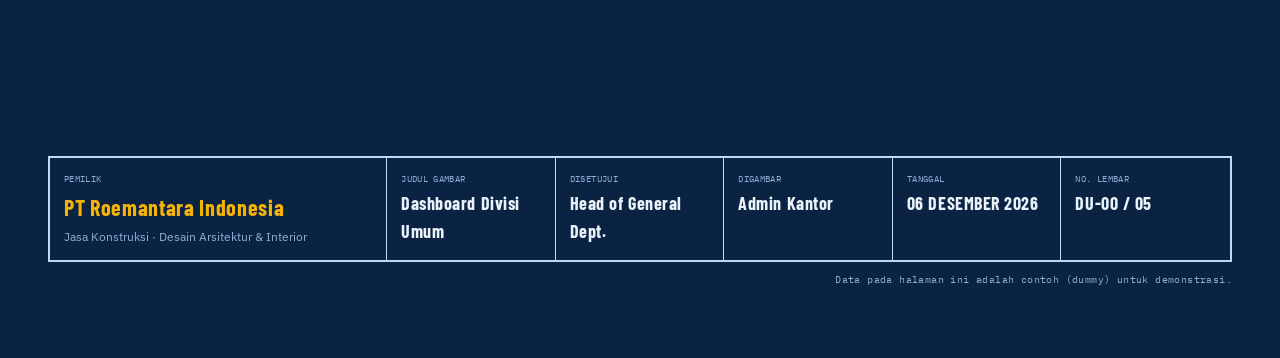
==== commit ded258c9: "Rebuild FPP input on the Roemantara purchase request template with PDF output FPP now follows the Pe" ====
--- a/index.html
+++ b/index.html
@@ -484,11 +484,14 @@
   <script src="assets/js/tugas-data.js"></script>
   <script src="assets/js/harga-data.js"></script>
   <script src="assets/js/harga.js"></script>
+  <script src="assets/js/harga-upload.js"></script>
   <script src="assets/js/store.js"></script>
   <script src="assets/js/app.js"></script>
   <script src="assets/js/pin.js"></script>
   <script src="assets/js/docs.js"></script>
   <script src="assets/js/gcal.js"></script>
+  <script src="assets/js/fpp-logo.js"></script>
+  <script src="assets/js/fpp-pdf.js"></script>
   <script src="assets/js/fpp.js"></script>
   <script src="assets/js/tugas.js"></script>
   <script src="assets/js/harian.js"></script>
--- a/assets/css/style.css
+++ b/assets/css/style.css
@@ -1063,3 +1063,68 @@
 .fpp__opt { appearance: none; background: transparent; border: 1px solid var(--line-soft); padding: 5px 9px; font: 12px var(--f-body); color: var(--ink); cursor: pointer; }
 .fpp__opt b { font-weight: 600; }
 .fpp__opt[aria-pressed="true"] { background: var(--ink); border-color: var(--ink); color: var(--panel); }
+.hg-dl { white-space: nowrap; padding: 9px 14px; }
+@media (max-width: 600px) { .hg-dl { width: 100%; justify-content: center; } }
+
+/* ---------- Unggah data harga terbaru ---------- */
+.hg-up { position: relative; cursor: pointer; white-space: nowrap; padding: 9px 14px; }
+.hg-ver { margin: -6px 0 12px; }
+.hg-preview { border: 1.5px dashed var(--ink); padding: 14px 16px; margin-bottom: 16px; background: rgba(44, 93, 138, .05); }
+.hg-preview h4 { margin: 0 0 10px; font: 700 16px var(--f-head); text-transform: uppercase; letter-spacing: .04em; }
+.hg-pv__stats { display: flex; flex-wrap: wrap; gap: 8px 16px; font: 12px var(--f-mono); margin-bottom: 10px; }
+.hg-pv__stats b { font: 700 18px var(--f-head); margin-right: 3px; }
+.hg-pv__stats .is-chg b { color: var(--warn); } .hg-pv__stats .is-add b { color: var(--ok); } .hg-pv__stats .is-del b { color: var(--danger); }
+.hg-pv__list { list-style: none; margin: 0 0 12px; padding: 0; display: grid; gap: 4px; font-size: 13px; }
+.hg-pv__list li { display: flex; justify-content: space-between; gap: 12px; border-bottom: 1px dashed var(--line-soft); padding: 4px 0; }
+.hg-pv__list small { color: var(--muted); font-family: var(--f-mono); }
+.hg-pv__list span { white-space: nowrap; font-family: var(--f-mono); font-size: 12px; }
+.hg-pv__act { display: flex; flex-wrap: wrap; gap: 10px; align-items: center; }
+.hg-pv__err { color: var(--danger); margin: 0 0 10px; }
+@media (max-width: 600px) { .hg-up { width: 100%; justify-content: center; } .hg-pv__list li { flex-direction: column; gap: 2px; } }
+
+/* ---------- FPP: format Permohonan Persetujuan Pembelian ---------- */
+.fpp__grid { display: grid; grid-template-columns: repeat(3, minmax(0, 1fr)); gap: 12px 16px; }
+.fpp__grid .fpp__wide { grid-column: span 2; }
+.fpp__sign { grid-template-columns: repeat(4, minmax(0, 1fr)); }
+.fpp__itemswrap { margin: 6px 0 2px; }
+.fpp__items { min-width: 720px; }
+.fpp__items th:nth-child(1), .fpp__items td:nth-child(1) { width: 36px; }
+.fpp__items th:nth-child(3), .fpp__items td:nth-child(3) { width: 90px; }
+.fpp__items th:nth-child(4), .fpp__items td:nth-child(4) { width: 100px; }
+.fpp__items th:nth-child(5), .fpp__items td:nth-child(5), .fpp__items th:nth-child(6), .fpp__items td:nth-child(6) { width: 130px; }
+.fpp__items th:nth-child(7), .fpp__items td:nth-child(7) { width: 40px; }
+.fpp__items td { padding: 4px 6px; vertical-align: middle; }
+.fpp__in { width: 100%; min-width: 0; font: 13.5px var(--f-body); color: var(--ink); background: transparent; border: 0; border-bottom: 1px solid var(--line-soft); padding: 6px 2px; }
+.fpp__in.num { text-align: right; font-variant-numeric: tabular-nums; }
+.fpp__in:focus { outline: none; border-bottom-color: var(--accent); }
+.fpp__items tfoot td { border-top: 1.5px solid var(--ink); padding-top: 8px; }
+.fpp__total { font: 700 15px var(--f-body); }
+.fpp__form .fpp__sug { position: absolute; margin: 0; z-index: 20; max-height: 280px; }
+.fpp__act { display: flex; flex-wrap: wrap; gap: 10px; }
+.fpp__rowact { white-space: nowrap; }
+.fpp__rowact .mini-btn + .mini-btn { margin-left: 6px; }
+@media (max-width: 900px) {
+  .fpp__grid, .fpp__sign { grid-template-columns: 1fr 1fr; }
+}
+@media (max-width: 600px) {
+  .fpp__grid, .fpp__sign { grid-template-columns: 1fr; }
+  .fpp__grid .fpp__wide { grid-column: auto; }
+  .fpp__act .btn { flex: 1; justify-content: center; }
+}
+.fpp__opts[hidden], .fpp__sug[hidden] { display: none; }
+@media (max-width: 700px) {
+  .fpp__items { min-width: 0; }
+  .fpp__items thead { display: none; }
+  .fpp__items, .fpp__items tbody { display: block; }
+  .fpp__items tbody tr { display: grid; grid-template-columns: repeat(4, minmax(0, 1fr)); gap: 4px 8px; padding: 10px 0; border-bottom: 1px dashed var(--line-soft); }
+  .fpp__items tbody td { display: block; border: 0; padding: 0; width: auto !important; }
+  .fpp__items tbody td::before { content: attr(data-l); display: block; font: 500 9.5px var(--f-mono); color: var(--muted); text-transform: uppercase; letter-spacing: .06em; }
+  .fpp__items tbody td:nth-child(1) { grid-column: 1 / 4; grid-row: 1; font-weight: 600; align-self: center; }
+  .fpp__items tbody td:nth-child(1)::before { display: none; }
+  .fpp__items tbody td:nth-child(2) { grid-column: 1 / -1; }
+  .fpp__items tbody td.fpp__rm { grid-column: 4; grid-row: 1; justify-self: end; }
+  .fpp__items tbody td.fpp__rm::before { display: none; }
+  .fpp__items tfoot, .fpp__items tfoot tr { display: grid; grid-template-columns: auto 1fr auto; align-items: center; gap: 8px; }
+  .fpp__items tfoot td { display: block; border-top: 0; padding: 6px 0; }
+  .fpp__items tfoot td:first-child, .fpp__items tfoot td:last-child { display: none; }
+}
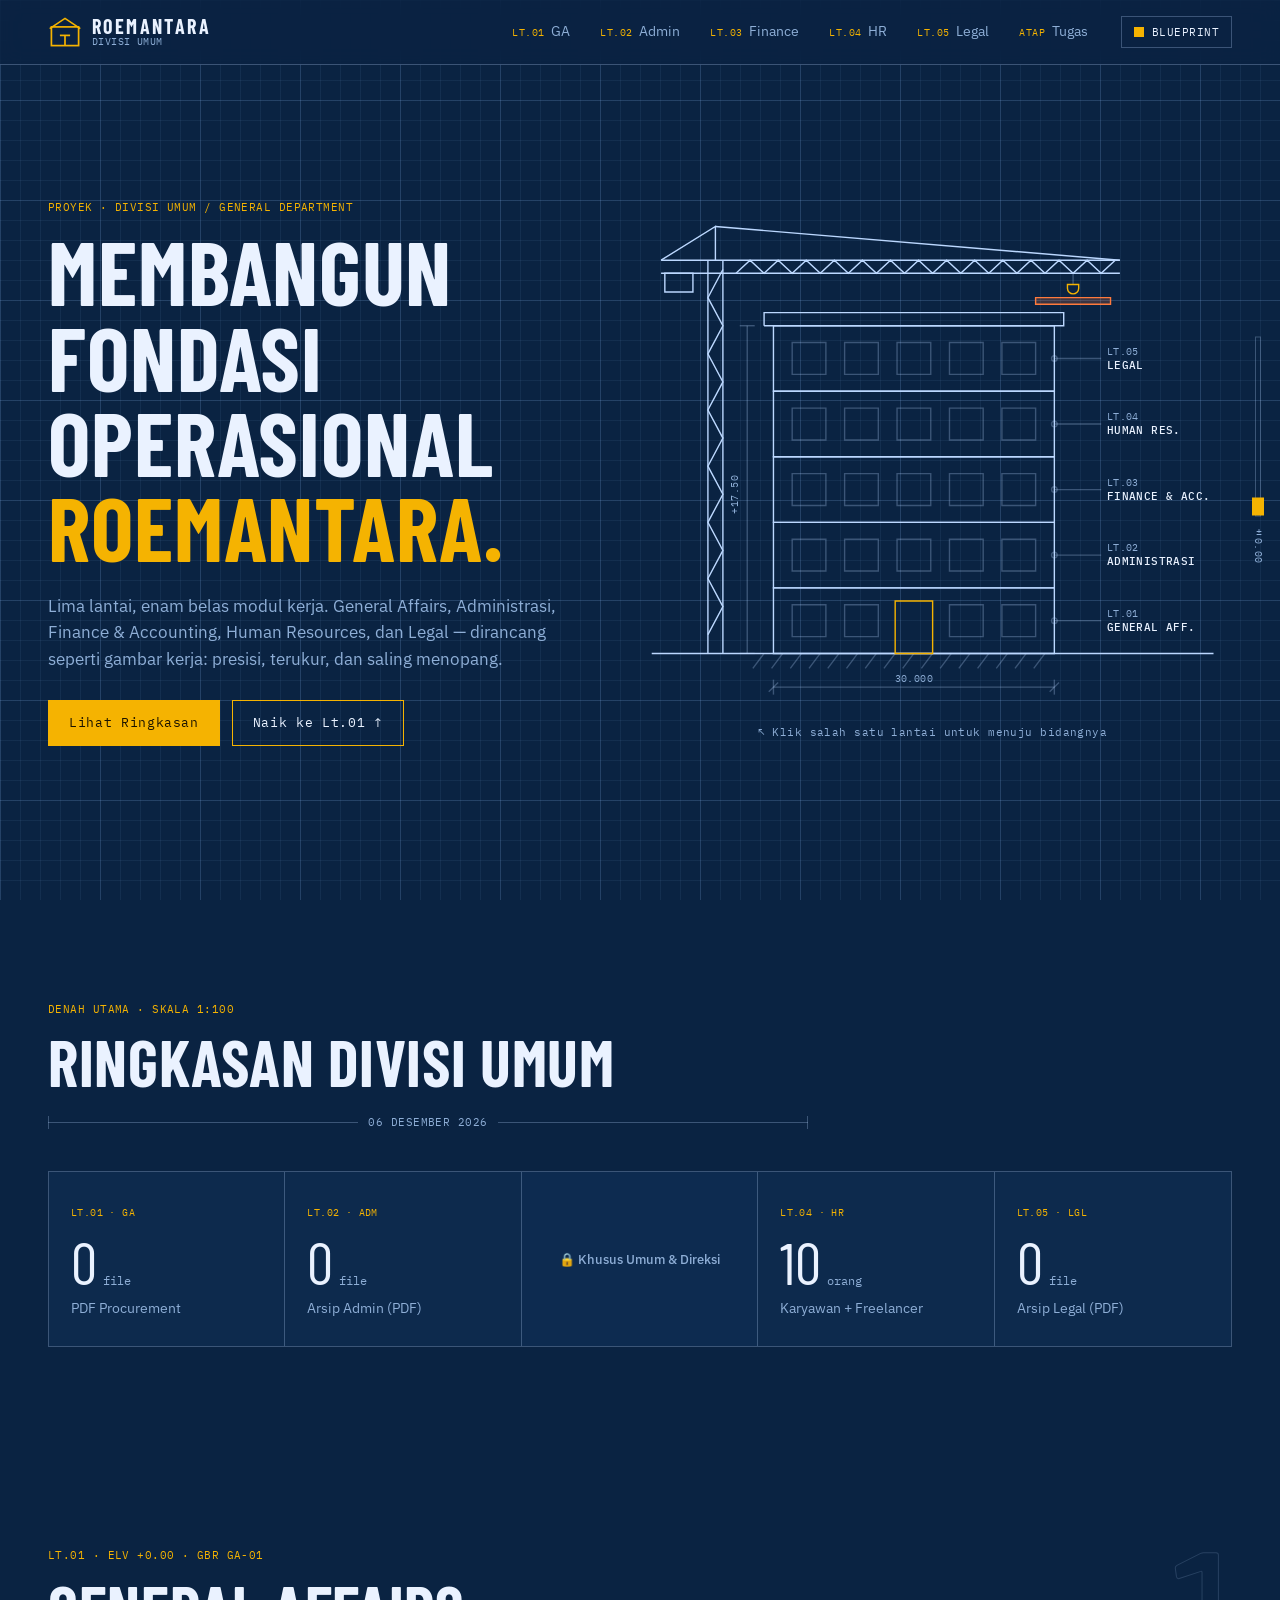
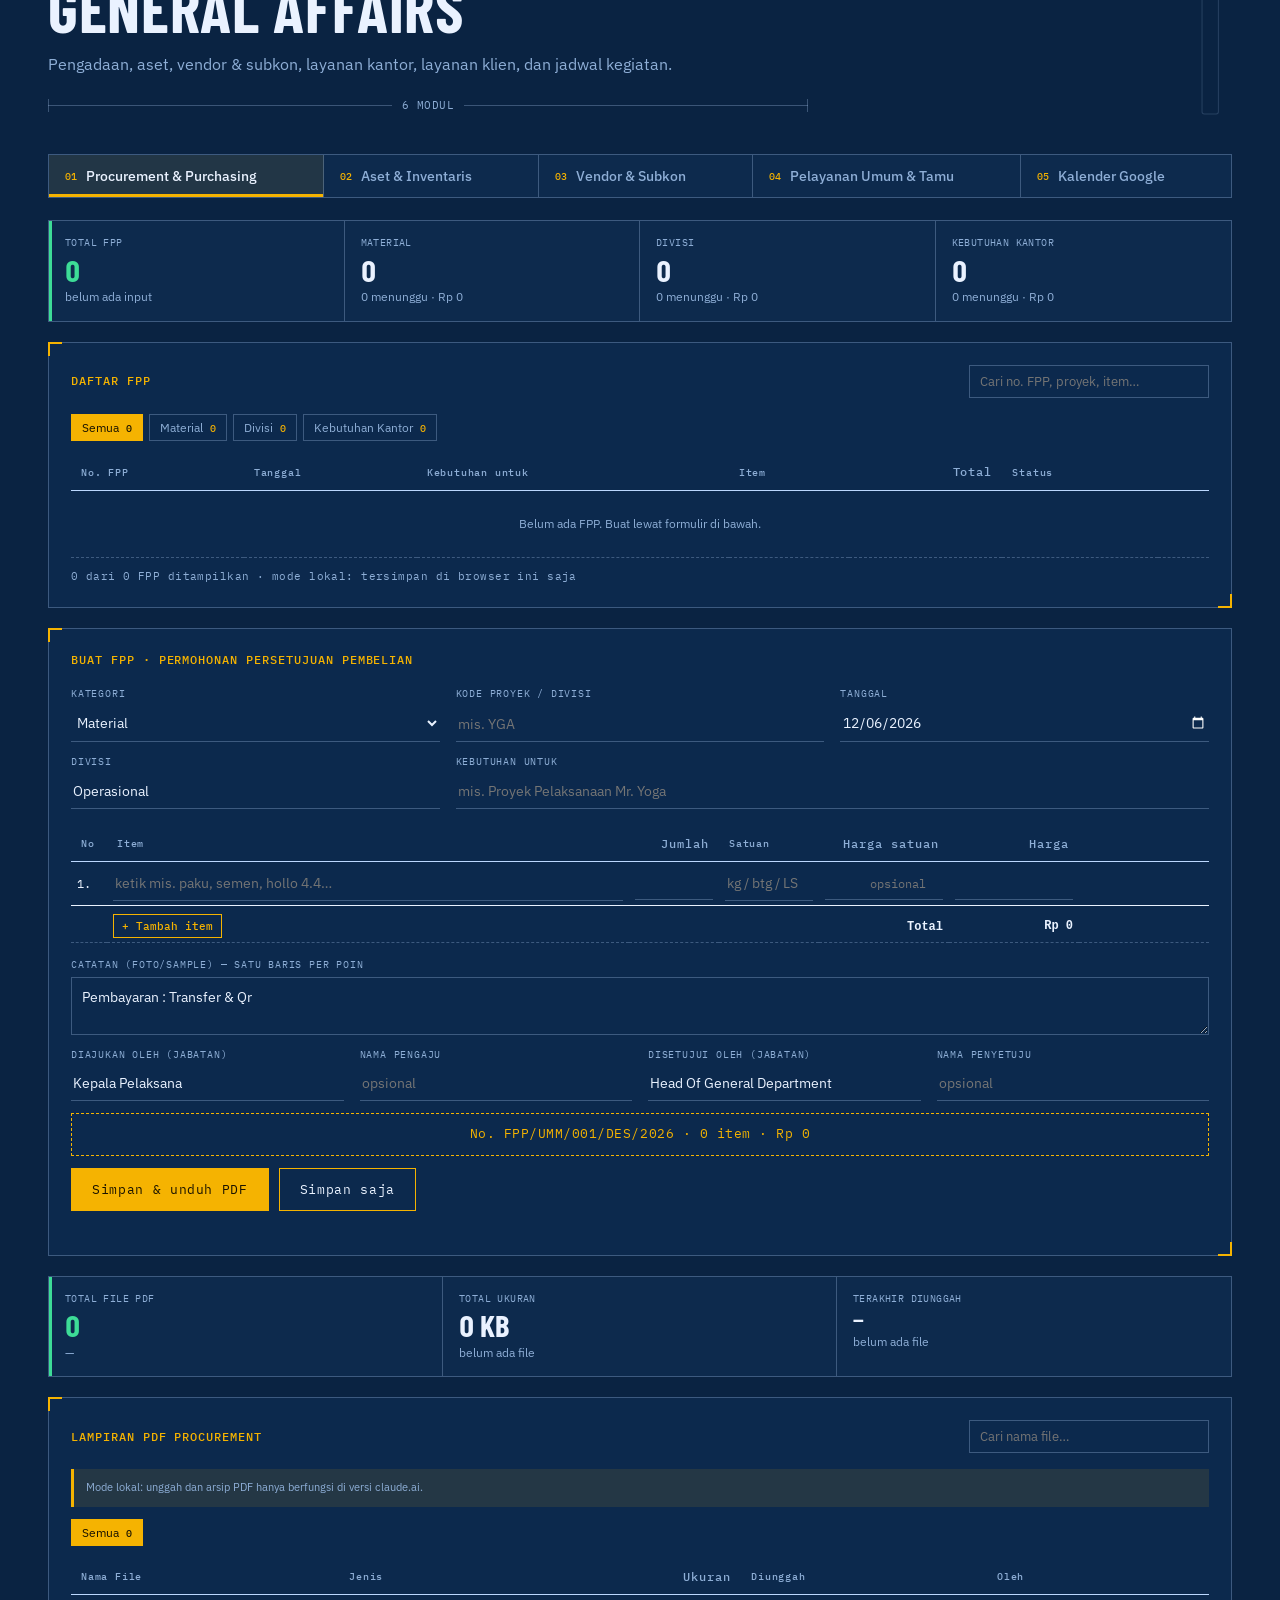
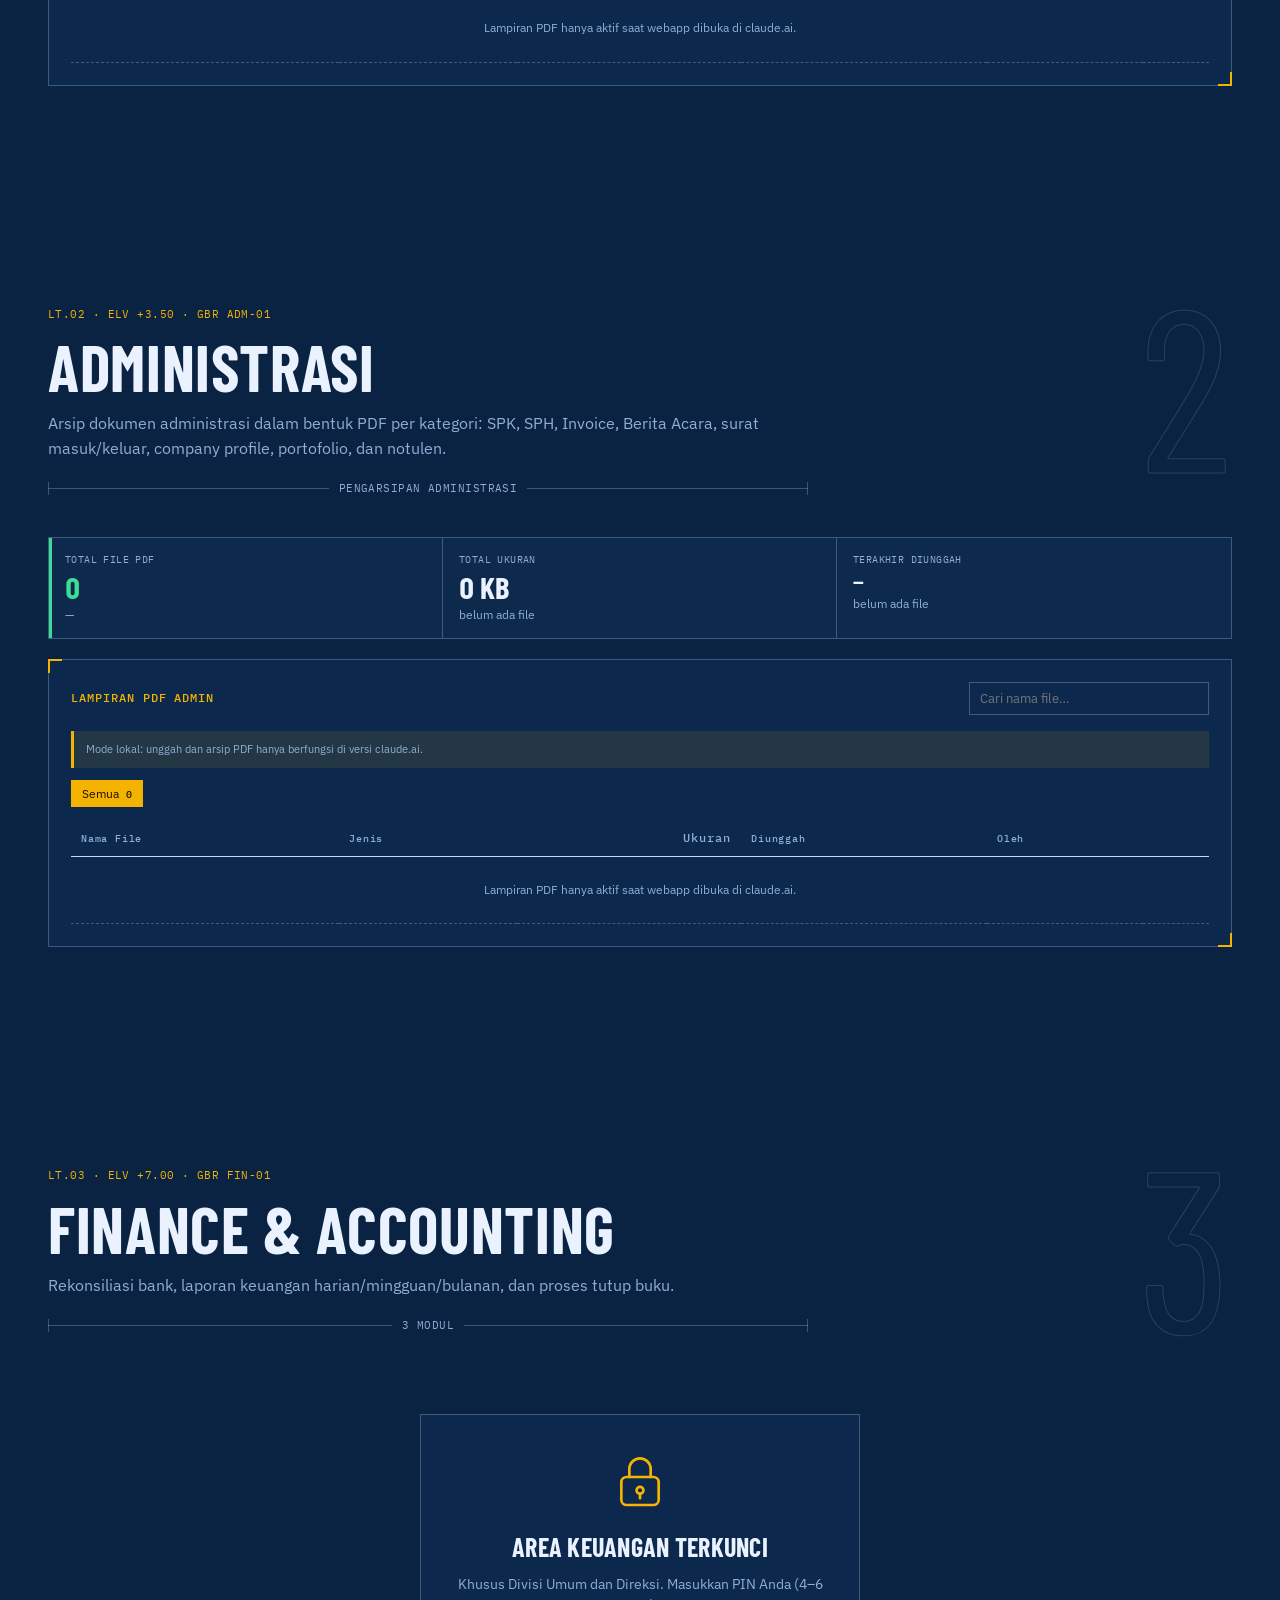
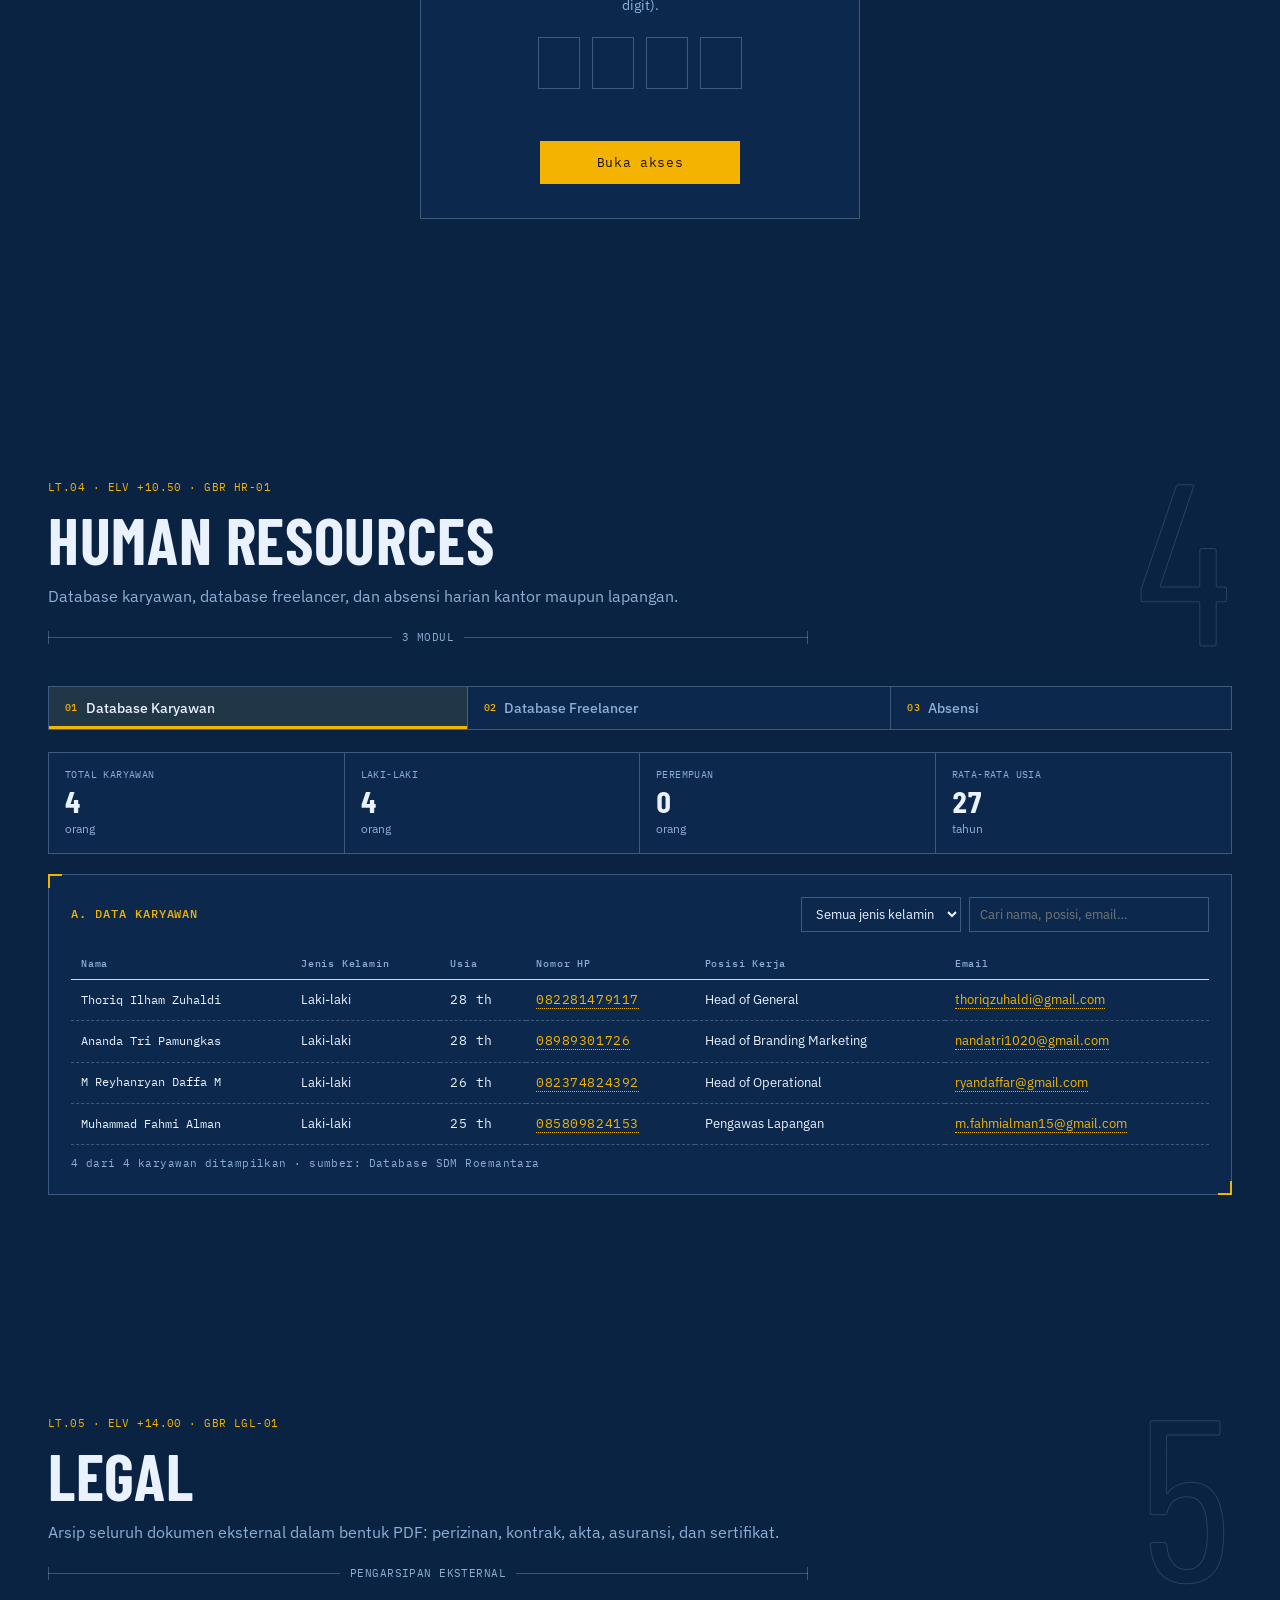
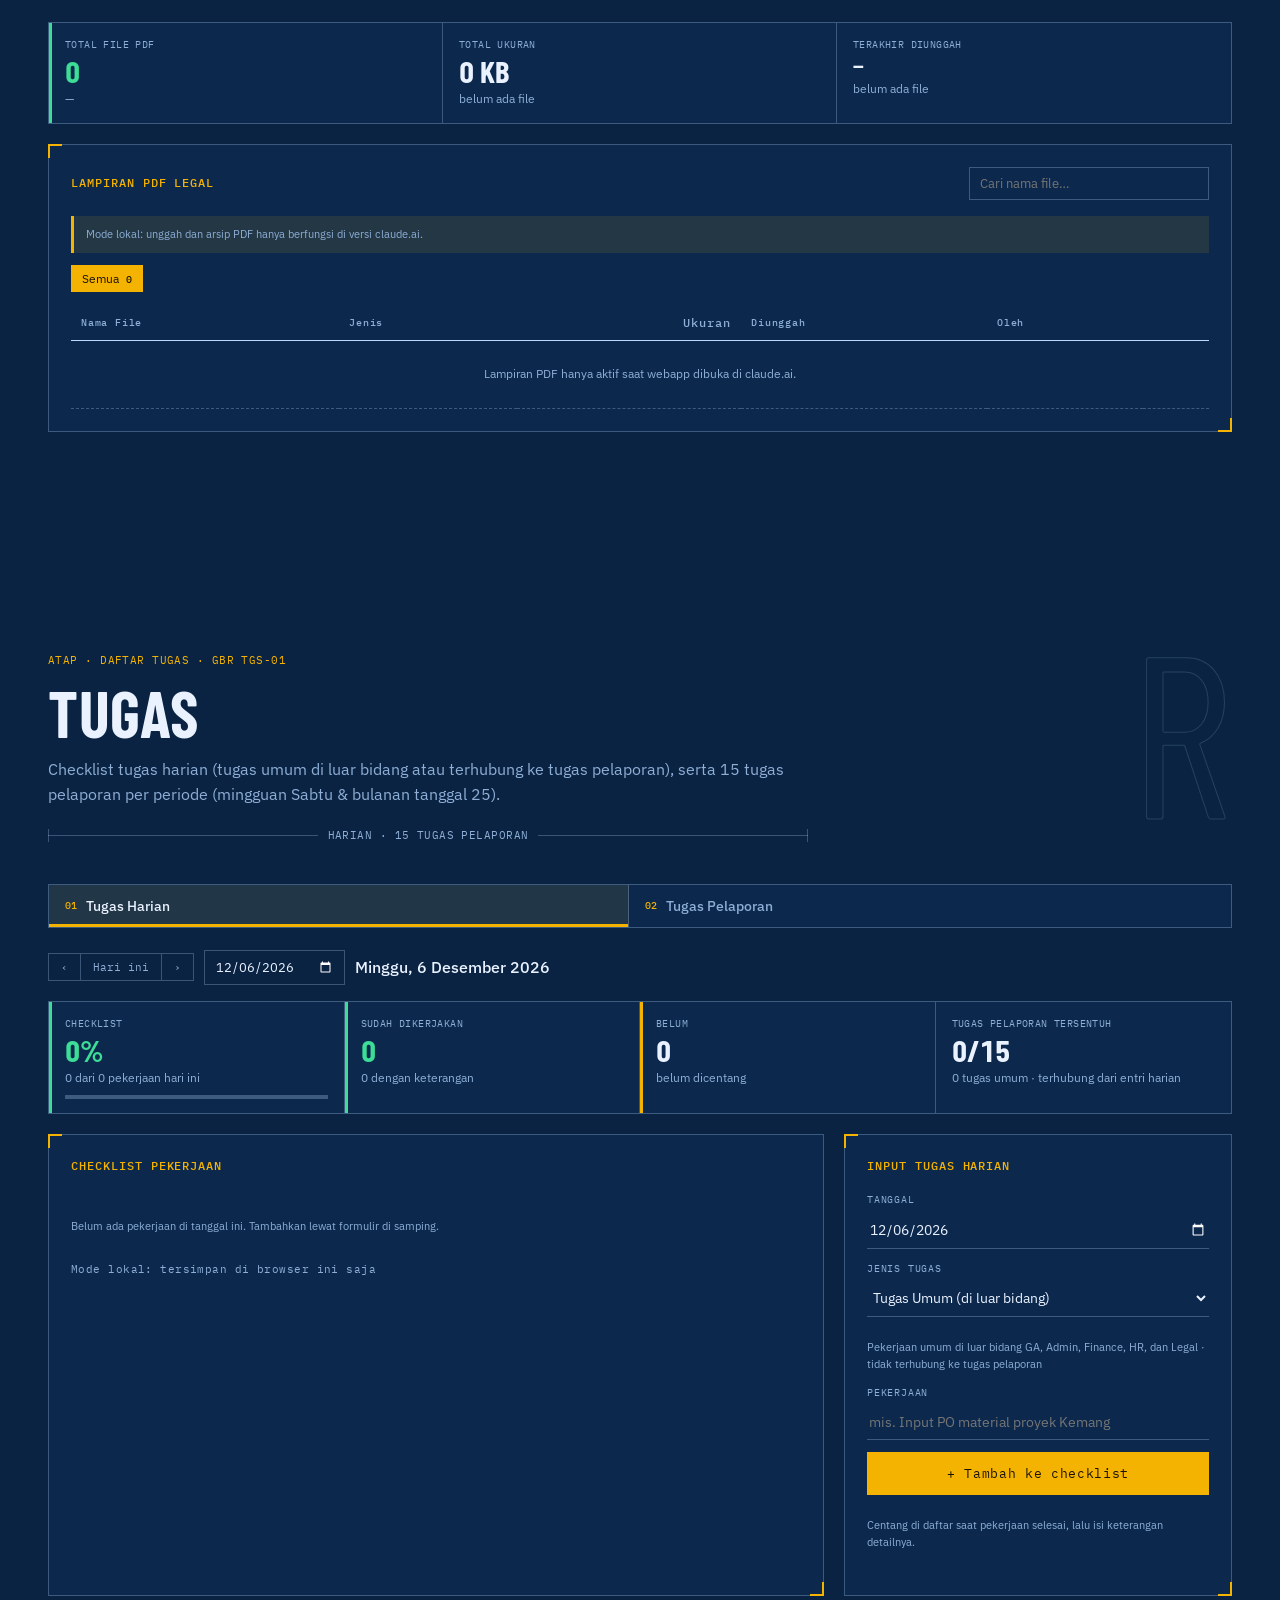
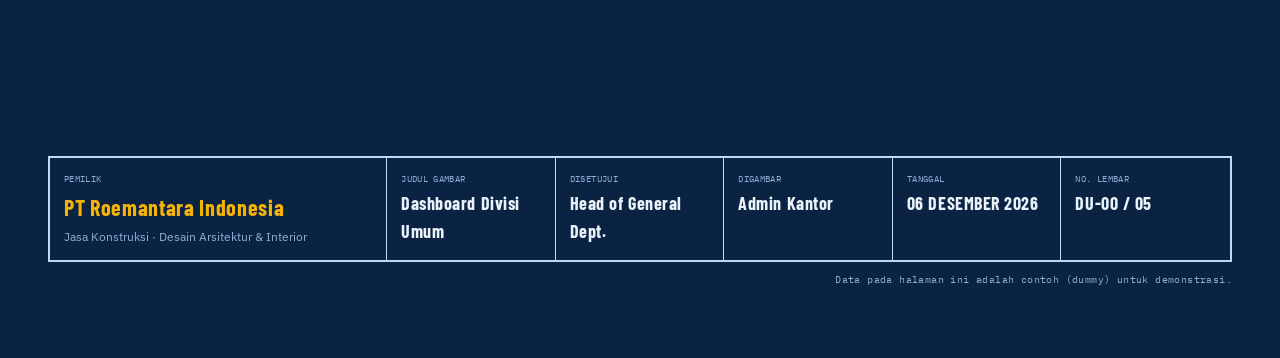
==== commit d74cc23d: "Add Tugas Umum task type and show client meetings from Google Calendar Daily checklist entries can n" ====
--- a/index.html
+++ b/index.html
@@ -199,9 +199,8 @@
         <button role="tab" data-panel="ga-proc"><span class="mono">01</span>Procurement &amp; Purchasing</button>
         <button role="tab" data-panel="ga-asset"><span class="mono">02</span>Aset &amp; Inventaris</button>
         <button role="tab" data-panel="ga-vendor"><span class="mono">03</span>Vendor &amp; Subkon</button>
-        <button role="tab" data-panel="ga-serv"><span class="mono">04</span>Pelayanan Umum</button>
-        <button role="tab" data-panel="ga-client"><span class="mono">05</span>Layanan Klien</button>
-        <button role="tab" data-panel="ga-cal"><span class="mono">06</span>Kalender Google</button>
+        <button role="tab" data-panel="ga-meet"><span class="mono">04</span>Pelayanan Umum &amp; Tamu</button>
+        <button role="tab" data-panel="ga-cal"><span class="mono">05</span>Kalender Google</button>
       </div>
 
       <div class="modpanel" id="ga-proc" role="tabpanel">
@@ -264,31 +263,7 @@
         <article class="panel panel--wide" id="hargaApp"></article>
       </div>
 
-      <div class="modpanel" id="ga-serv" role="tabpanel" hidden>
-        <article class="panel panel--wide">
-          <div class="panel__head">
-            <h3 class="panel__title mono">TIKET PELAYANAN UMUM</h3>
-            <span class="note mono">Klik tiket untuk memindahkan ke tahap berikutnya →</span>
-          </div>
-          <div class="kanban kanban--3" id="servBoard"></div>
-        </article>
-      </div>
-
-      <div class="modpanel" id="ga-client" role="tabpanel" hidden>
-        <div class="grid grid--2-1">
-          <article class="panel">
-            <h3 class="panel__title mono">A. PERMINTAAN KLIEN HARI INI</h3>
-            <div class="table-wrap"><table class="table">
-              <thead><tr><th>Klien</th><th>Permintaan</th><th>Kanal</th><th>Masuk</th><th>Waktu Respons</th><th>Status</th></tr></thead>
-              <tbody id="clientBody"></tbody>
-            </table></div>
-          </article>
-          <article class="panel">
-            <h3 class="panel__title mono">B. KINERJA RESPONS</h3>
-            <div id="slaBox"></div>
-          </article>
-        </div>
-      </div>
+      <div class="modpanel" id="ga-meet" role="tabpanel" hidden><div id="meetApp"></div></div>
 
       <div class="modpanel" id="ga-cal" role="tabpanel" hidden></div>
     </section>
@@ -448,12 +423,12 @@
       <header class="sec-head reveal">
         <p class="eyebrow mono">ATAP · DAFTAR TUGAS · GBR TGS-01</p>
         <h2>Tugas</h2>
-        <p class="sec-lead">Tugas harian yang diinput manual dan terhubung ke tugas umum, serta 15 tugas pelaporan per periode (mingguan Sabtu &amp; bulanan tanggal 25).</p>
+        <p class="sec-lead">Checklist tugas harian (tugas umum di luar bidang atau terhubung ke tugas pelaporan), serta 15 tugas pelaporan per periode (mingguan Sabtu &amp; bulanan tanggal 25).</p>
         <div class="dimline"><span></span><em class="mono">HARIAN · 15 TUGAS PELAPORAN</em><span></span></div>
       </header>
       <div class="modtabs reveal" role="tablist" aria-label="Modul Tugas">
         <button role="tab" data-panel="tg-daily"><span class="mono">01</span>Tugas Harian</button>
-        <button role="tab" data-panel="tg-umum"><span class="mono">02</span>Tugas Umum</button>
+        <button role="tab" data-panel="tg-umum"><span class="mono">02</span>Tugas Pelaporan</button>
       </div>
       <div class="modpanel" id="tg-daily" role="tabpanel"><div id="harianApp"></div></div>
       <div class="modpanel" id="tg-umum" role="tabpanel" hidden><div id="tugasApp"></div></div>
@@ -490,6 +465,7 @@
   <script src="assets/js/pin.js"></script>
   <script src="assets/js/docs.js"></script>
   <script src="assets/js/gcal.js"></script>
+  <script src="assets/js/meet.js"></script>
   <script src="assets/js/fpp-logo.js"></script>
   <script src="assets/js/fpp-pdf.js"></script>
   <script src="assets/js/fpp.js"></script>
--- a/assets/css/style.css
+++ b/assets/css/style.css
@@ -1128,3 +1128,5 @@
   .fpp__items tfoot td { display: block; border-top: 0; padding: 6px 0; }
   .fpp__items tfoot td:first-child, .fpp__items tfoot td:last-child { display: none; }
 }
+.hr-link--umum { cursor: default; background: transparent; border: 1px dashed var(--muted); color: var(--ink-2, var(--ink)); }
+.hr-link--umum:hover { background: transparent; color: var(--ink-2, var(--ink)); }
